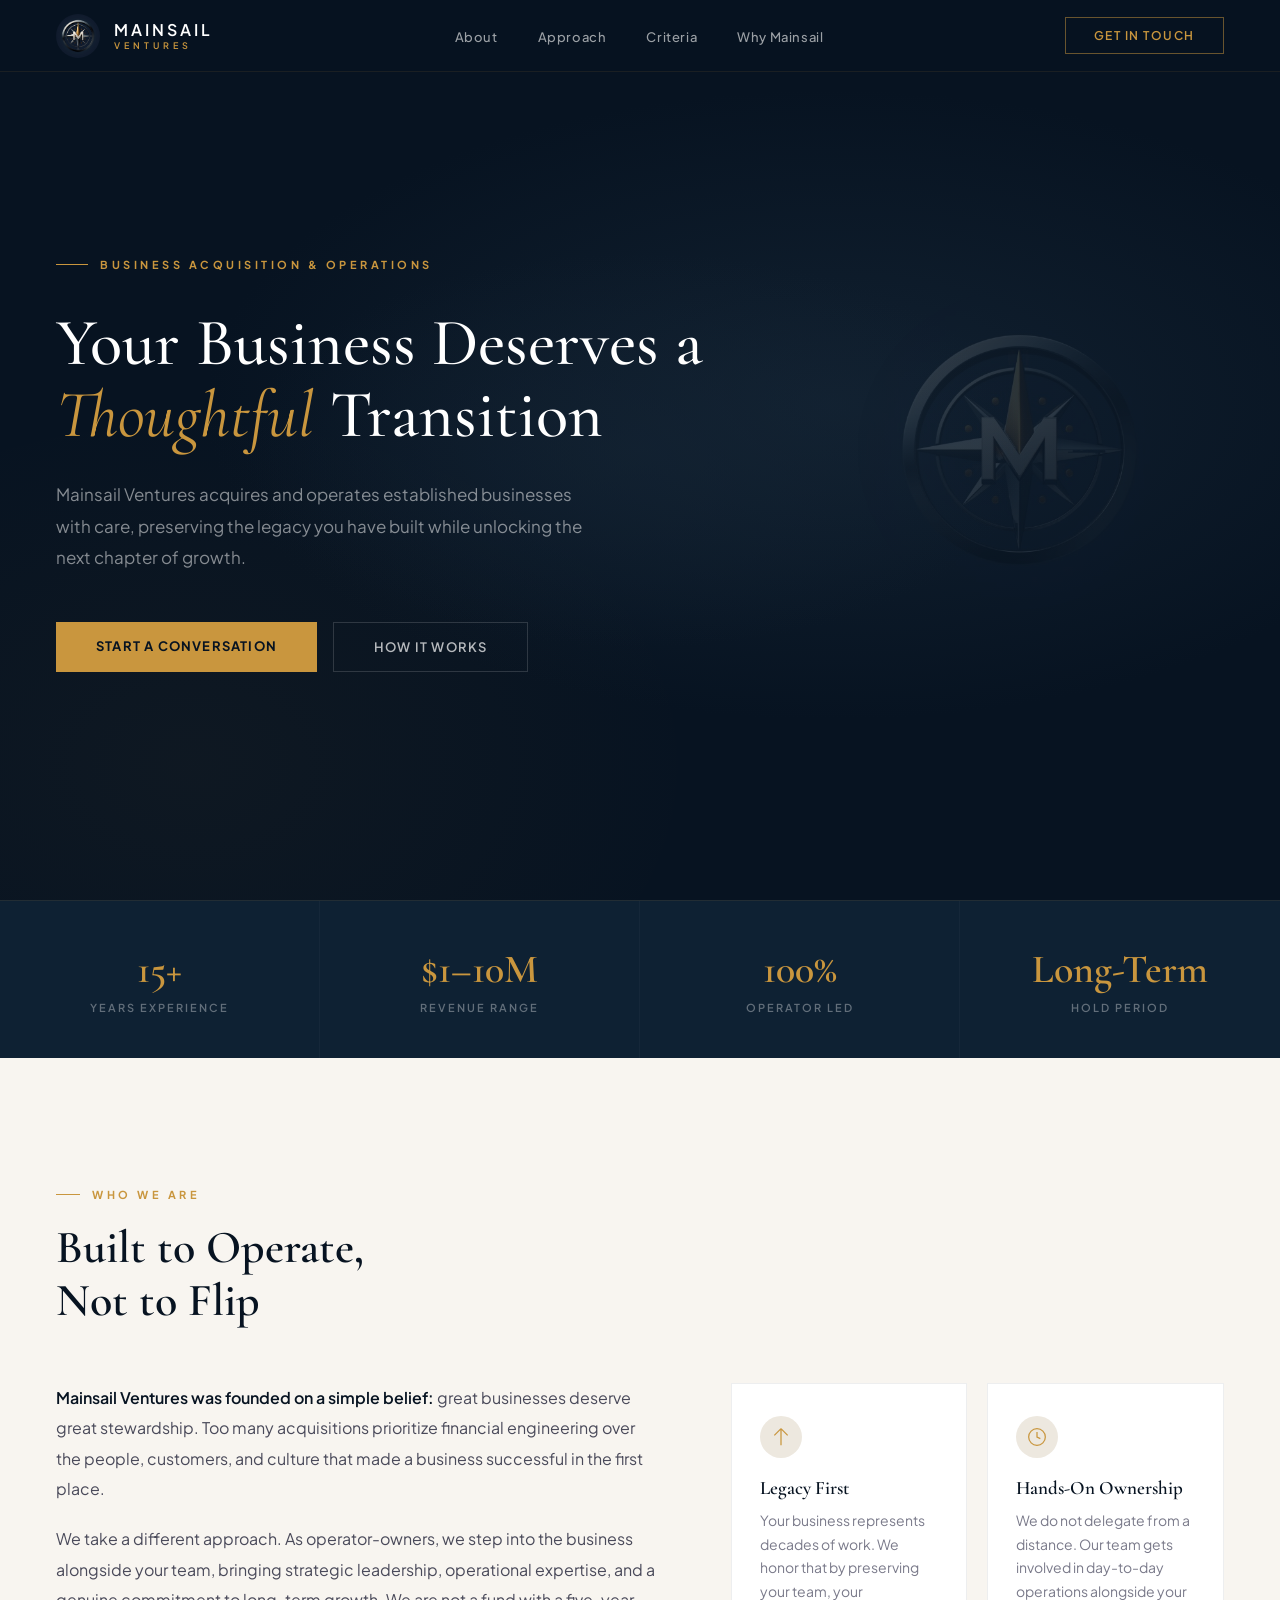
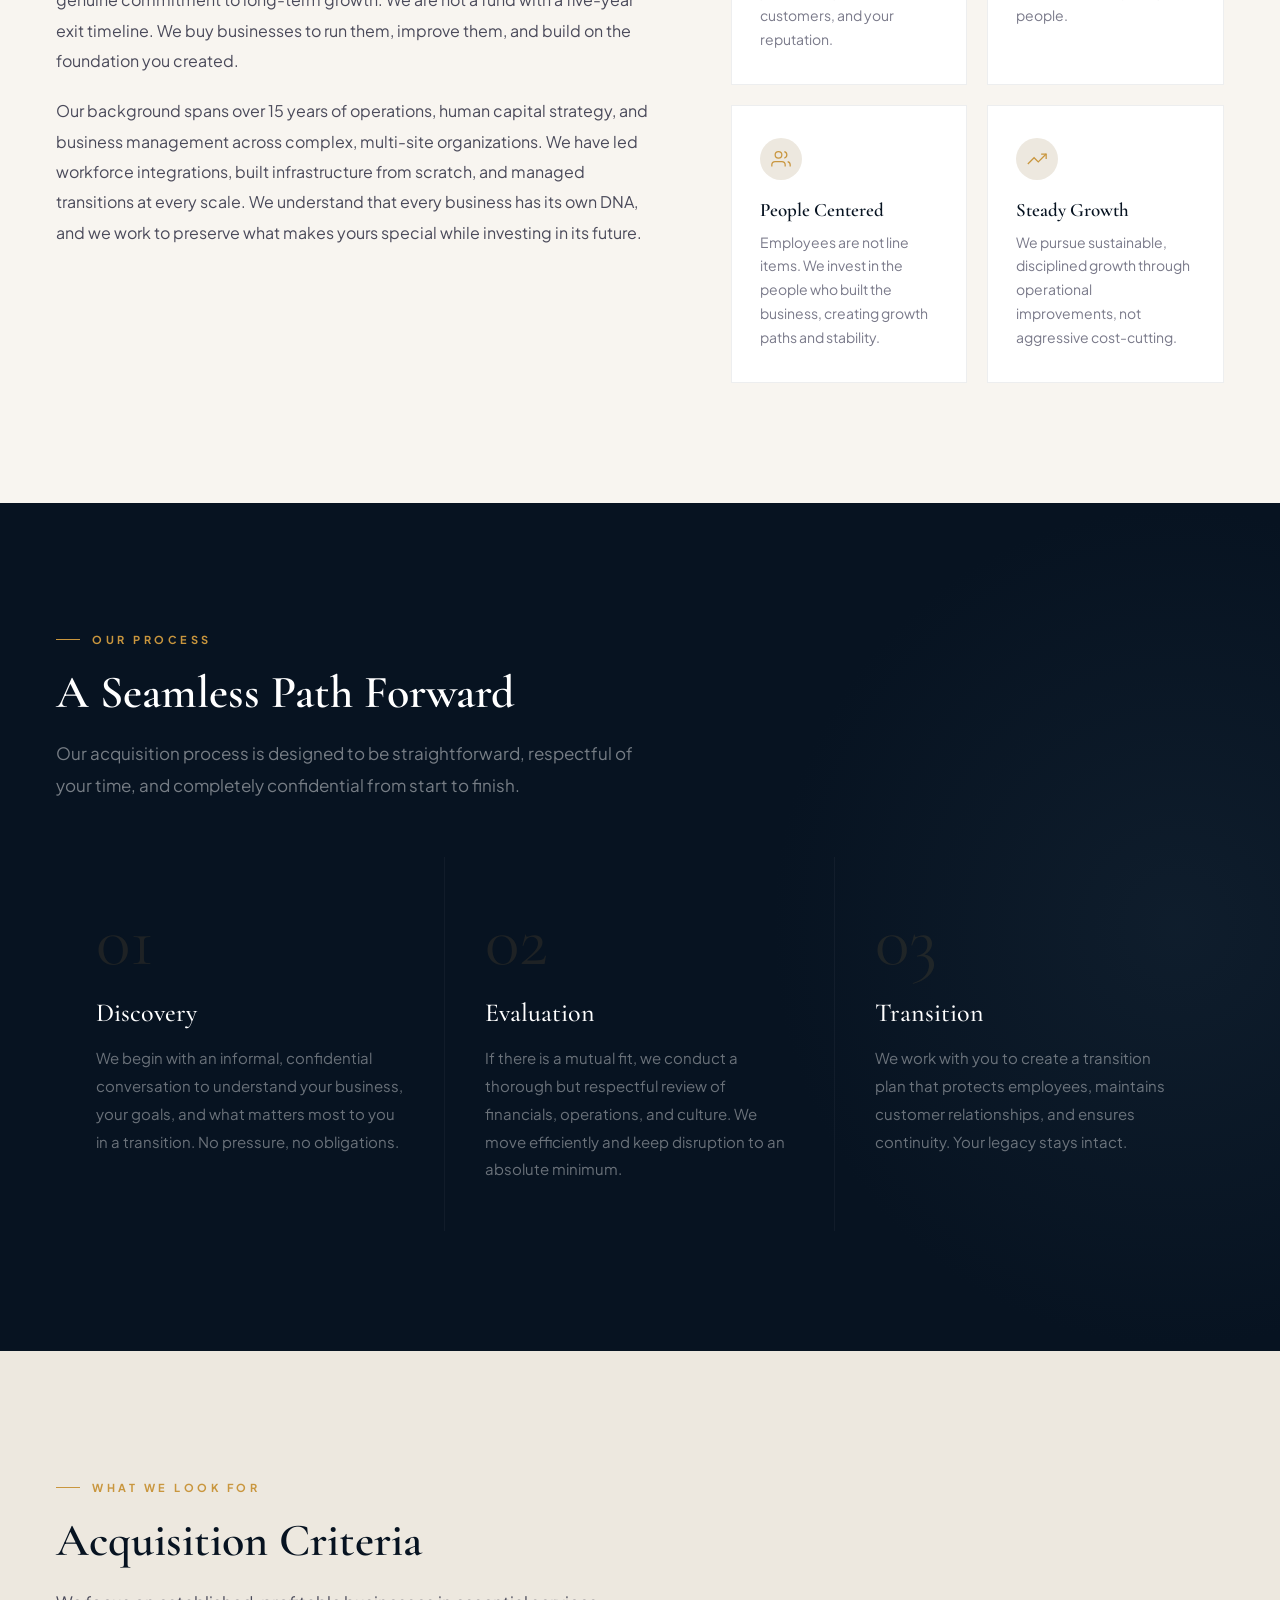
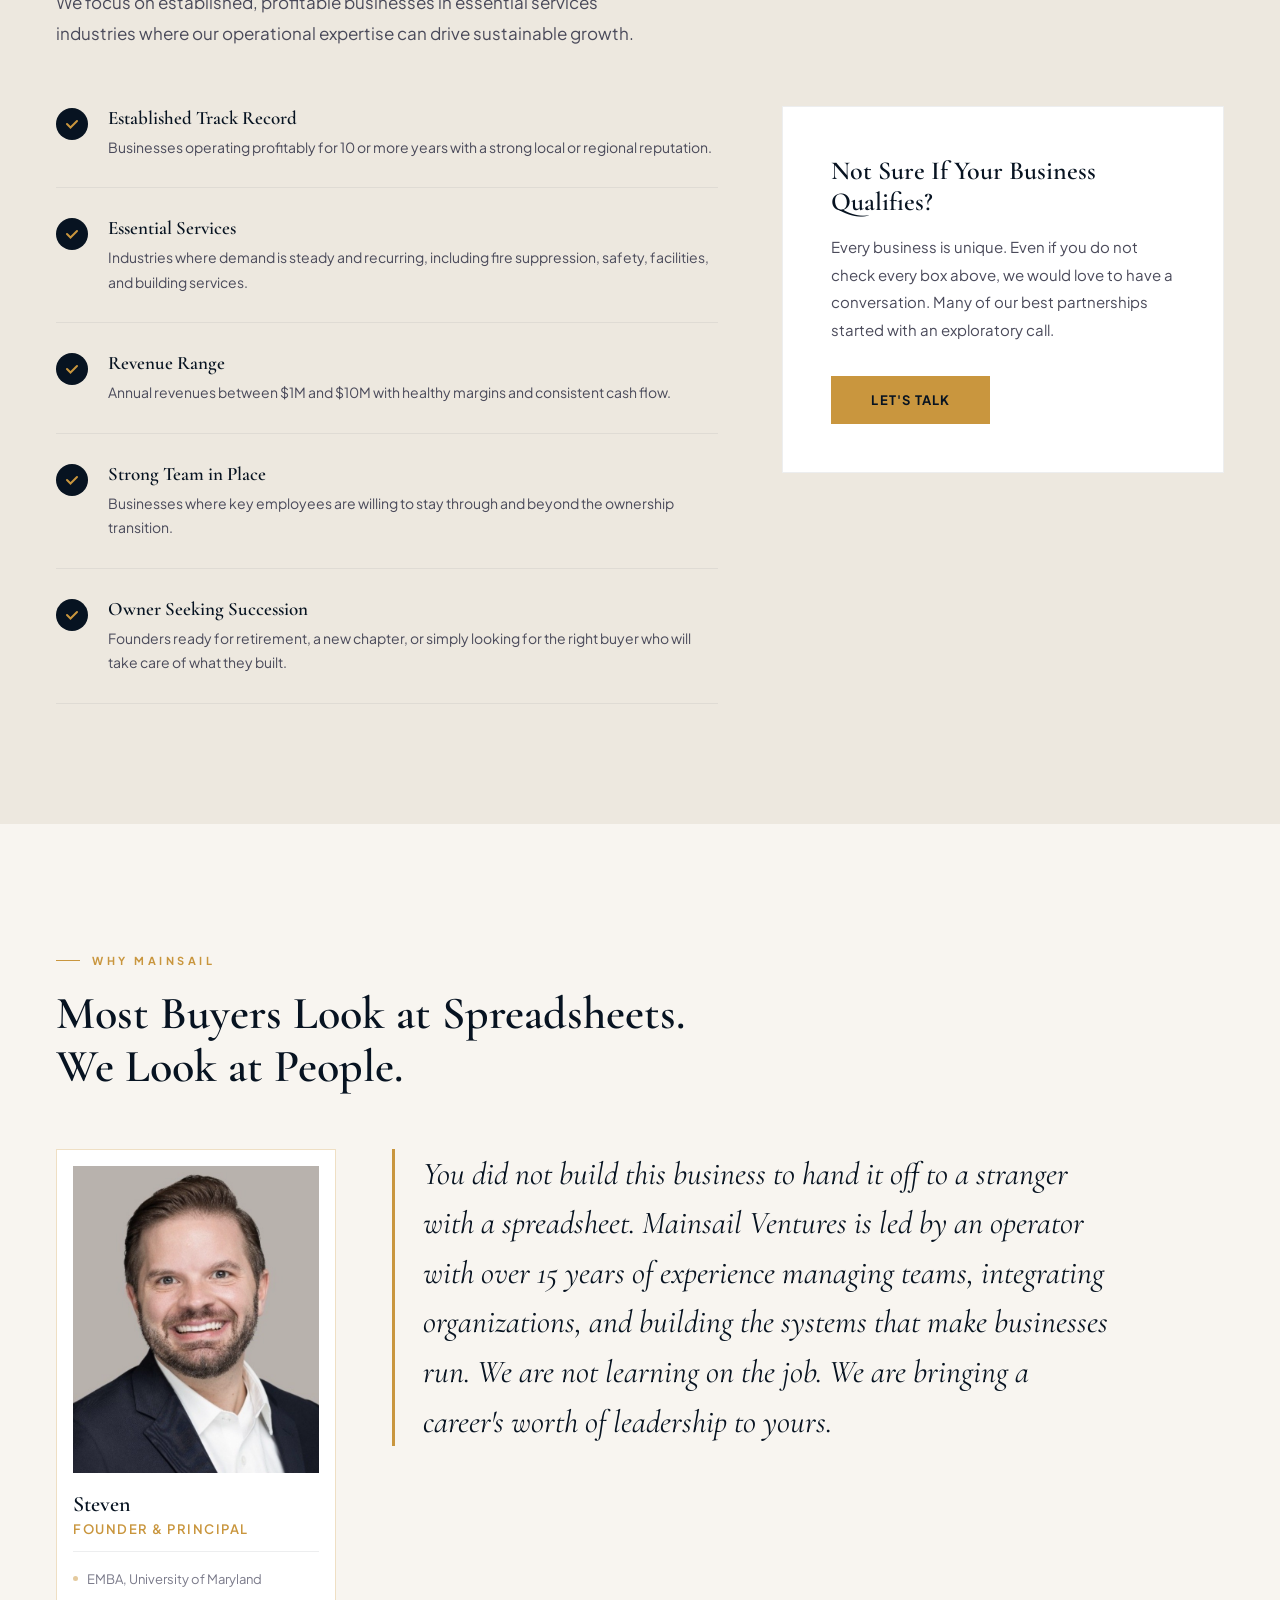
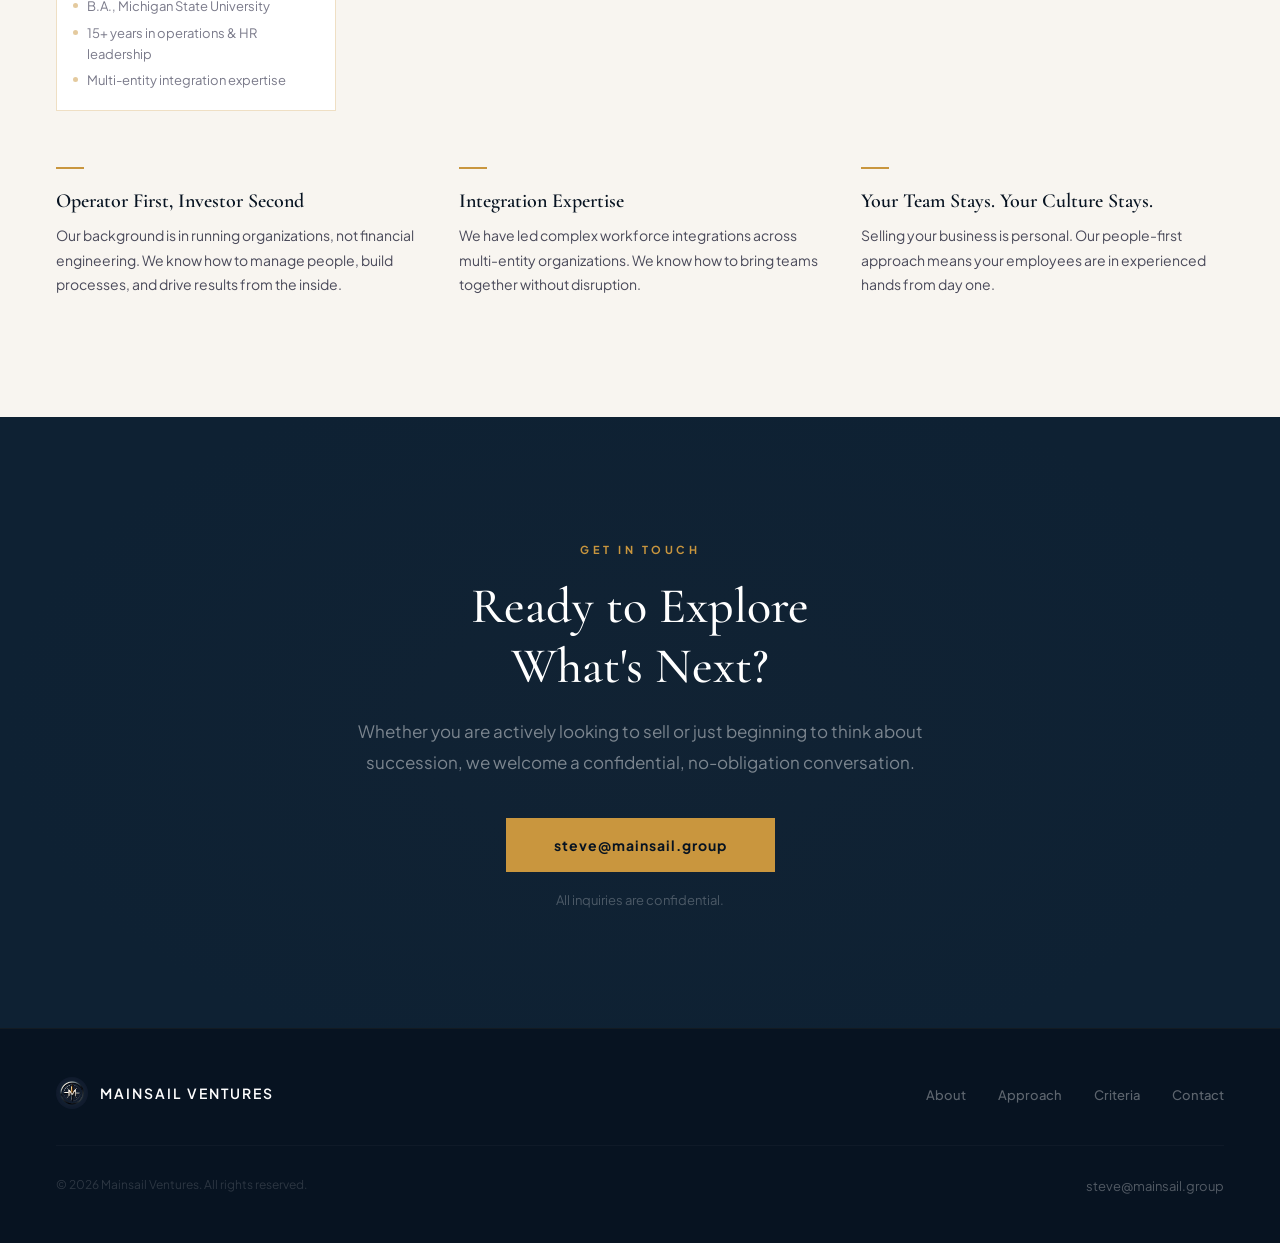
==== index.html @ d01d1192 "Add files via upload" ====
<!DOCTYPE html>
<html lang="en">
<head>
<meta charset="UTF-8">
<meta name="viewport" content="width=device-width, initial-scale=1.0">
<title>Mainsail Ventures | Business Acquisition & Operations</title>
<meta name="description" content="Mainsail Ventures acquires and operates established, profitable businesses in essential services industries. We preserve your legacy while unlocking the next chapter of growth.">
<link rel="icon" href="favicon.ico" type="image/x-icon">
<link rel="icon" type="image/png" sizes="32x32" href="favicon-32x32.png">
<link rel="icon" type="image/png" sizes="16x16" href="favicon-16x16.png">
<link rel="icon" type="image/png" sizes="192x192" href="favicon-192.png">
<link rel="apple-touch-icon" sizes="180x180" href="apple-touch-icon.png">
<link rel="manifest" href="site.webmanifest">
<meta name="msapplication-TileImage" content="mstile-150x150.png">
<meta name="msapplication-TileColor" content="#071321">
<meta name="msapplication-config" content="browserconfig.xml">
<meta name="theme-color" content="#071321">
<link rel="preconnect" href="https://fonts.googleapis.com">
<link href="https://fonts.googleapis.com/css2?family=Cormorant+Garamond:ital,wght@0,400;0,500;0,600;0,700;1,400;1,500&family=Plus+Jakarta+Sans:wght@300;400;500;600;700&display=swap" rel="stylesheet">
<style>
*, *::before, *::after { margin: 0; padding: 0; box-sizing: border-box; }

:root {
  --navy: #071321;
  --navy-mid: #0E2133;
  --navy-light: #142434;
  --navy-accent: #1B2C3E;
  --slate: #2D4A66;
  --sand: #E0D5C3;
  --sand-light: #EDE8DF;
  --cream: #F8F5F0;
  --gold: #C9963E;
  --gold-hover: #D9A84E;
  --gold-dim: rgba(201, 150, 62, 0.15);
  --silver: #B8C0CA;
  --white: #FFFFFF;
  --text-body: #4A4A5A;
  --text-light: #7A7A8A;
  --divider: rgba(7, 19, 33, 0.07);
}

html { scroll-behavior: smooth; font-size: 16px; }

body {
  font-family: 'Plus Jakarta Sans', -apple-system, sans-serif;
  color: var(--navy);
  background: var(--cream);
  overflow-x: hidden;
  -webkit-font-smoothing: antialiased;
}

h1, h2, h3, h4, h5 {
  font-family: 'Cormorant Garamond', Georgia, serif;
  font-weight: 600;
}

/* ===================== SCROLL REVEAL ===================== */
.reveal {
  opacity: 1; transform: translateY(0);
  transition: opacity 0.8s cubic-bezier(0.25, 0.46, 0.45, 0.94),
              transform 0.8s cubic-bezier(0.25, 0.46, 0.45, 0.94);
}
.reveal.hidden { opacity: 0; transform: translateY(40px); }
.reveal-delay-1 { transition-delay: 0.1s; }
.reveal-delay-2 { transition-delay: 0.2s; }
.reveal-delay-3 { transition-delay: 0.3s; }
.reveal-delay-4 { transition-delay: 0.4s; }

/* ===================== NAVIGATION ===================== */
nav {
  position: fixed; top: 0; left: 0; right: 0; z-index: 1000;
  display: flex; align-items: center; justify-content: space-between;
  padding: 0 56px; height: 72px;
  background: rgba(7, 19, 33, 0.97);
  backdrop-filter: blur(16px); -webkit-backdrop-filter: blur(16px);
  border-bottom: 1px solid rgba(201, 150, 62, 0.1);
  transition: all 0.3s;
}
nav.scrolled { height: 64px; box-shadow: 0 4px 24px rgba(0,0,0,0.3); }

.nav-logo {
  display: flex; align-items: center; gap: 14px;
  text-decoration: none; color: var(--white);
}
.nav-logo img {
  width: 44px; height: 44px; border-radius: 50%;
  object-fit: cover;
}
.nav-wordmark { display: flex; flex-direction: column; line-height: 1; }
.nav-wordmark .name {
  font-family: 'Plus Jakarta Sans', sans-serif;
  font-size: 16px; font-weight: 600; letter-spacing: 3px;
  text-transform: uppercase;
}
.nav-wordmark .sub {
  font-size: 9px; font-weight: 600; letter-spacing: 4px;
  color: var(--gold); text-transform: uppercase; margin-top: 3px;
}

.nav-links { display: flex; gap: 40px; list-style: none; }
.nav-links a {
  color: rgba(255,255,255,0.6); text-decoration: none;
  font-size: 13px; font-weight: 500; letter-spacing: 0.6px;
  transition: color 0.3s; position: relative;
}
.nav-links a::after {
  content: ''; position: absolute; bottom: -4px; left: 0;
  width: 0; height: 1px; background: var(--gold); transition: width 0.3s;
}
.nav-links a:hover { color: var(--white); }
.nav-links a:hover::after { width: 100%; }

.nav-cta {
  display: inline-block; background: transparent;
  border: 1px solid rgba(201, 150, 62, 0.5);
  color: var(--gold); padding: 10px 28px;
  font-size: 12px; font-weight: 600;
  letter-spacing: 1.5px; text-transform: uppercase;
  text-decoration: none; transition: all 0.3s;
}
.nav-cta:hover { background: var(--gold); color: var(--navy); border-color: var(--gold); }

.mobile-menu-btn {
  display: none; background: none; border: none;
  cursor: pointer; padding: 8px;
}
.mobile-menu-btn span {
  display: block; width: 24px; height: 2px;
  background: var(--white); margin: 5px 0; transition: all 0.3s;
}

/* ===================== HERO ===================== */
.hero {
  min-height: 100vh; display: flex; align-items: center;
  background: var(--navy); position: relative; overflow: hidden;
}
.hero-bg {
  position: absolute; inset: 0;
  background:
    radial-gradient(ellipse 70% 50% at 65% 45%, rgba(20, 36, 52, 0.8), transparent 70%),
    radial-gradient(ellipse 40% 40% at 15% 85%, rgba(201, 150, 62, 0.04), transparent);
}
.hero-glow {
  position: absolute; top: 50%; left: 50%;
  transform: translate(-50%, -50%);
  width: 800px; height: 400px;
  background: radial-gradient(ellipse, rgba(20, 36, 52, 0.6), transparent 70%);
  pointer-events: none;
}
.hero-content {
  position: relative; z-index: 2;
  max-width: 760px; padding: 140px 56px 120px;
}
.hero-label {
  display: inline-flex; align-items: center; gap: 12px;
  font-size: 11px; font-weight: 700; letter-spacing: 3.5px;
  text-transform: uppercase; color: var(--gold);
  margin-bottom: 36px;
  opacity: 0; animation: fadeUp 0.7s ease-out 0.3s forwards;
}
.hero-label::before { content: ''; width: 32px; height: 1px; background: var(--gold); }

.hero h1 {
  font-size: clamp(40px, 5.2vw, 68px);
  line-height: 1.08; color: var(--white);
  margin-bottom: 28px; font-weight: 500;
  opacity: 0; animation: fadeUp 0.8s ease-out 0.5s forwards;
}
.hero h1 em { font-style: italic; color: var(--gold); font-weight: 400; }

.hero-desc {
  font-size: 17px; line-height: 1.85;
  color: rgba(255,255,255,0.5);
  max-width: 540px; margin-bottom: 48px;
  opacity: 0; animation: fadeUp 0.8s ease-out 0.7s forwards;
}
.hero-actions {
  display: flex; gap: 16px; flex-wrap: wrap;
  opacity: 0; animation: fadeUp 0.8s ease-out 0.9s forwards;
}

.btn-gold {
  display: inline-block; background: var(--gold); color: var(--navy);
  padding: 16px 40px; font-size: 13px; font-weight: 700;
  letter-spacing: 1.2px; text-transform: uppercase;
  border: none; cursor: pointer; text-decoration: none; transition: all 0.35s;
}
.btn-gold:hover {
  background: var(--gold-hover); transform: translateY(-2px);
  box-shadow: 0 8px 24px rgba(201, 150, 62, 0.25);
}
.btn-outline {
  display: inline-block; background: transparent; color: rgba(255,255,255,0.7);
  padding: 16px 40px; font-size: 13px; font-weight: 600;
  letter-spacing: 1.2px; text-transform: uppercase;
  border: 1px solid rgba(255,255,255,0.15);
  text-decoration: none; transition: all 0.35s;
}
.btn-outline:hover { border-color: rgba(255,255,255,0.4); color: var(--white); }

/* Hero logo mark */
.hero-logo {
  position: absolute; right: 8%; top: 50%;
  transform: translateY(-50%);
  width: 320px; height: 320px;
  opacity: 0.12;
  border-radius: 50%;
  object-fit: cover;
  pointer-events: none;
}

/* ===================== STATS BAR ===================== */
.stats {
  background: var(--navy-mid);
  display: grid; grid-template-columns: repeat(4, 1fr);
  border-top: 1px solid rgba(201, 150, 62, 0.1);
}
.stat {
  padding: 44px 32px; text-align: center;
  border-right: 1px solid rgba(255,255,255,0.03);
  transition: background 0.3s;
}
.stat:last-child { border-right: none; }
.stat:hover { background: rgba(255,255,255,0.02); }
.stat-value {
  font-family: 'Cormorant Garamond', serif;
  font-size: 40px; font-weight: 600; color: var(--gold); margin-bottom: 8px;
}
.stat-label {
  font-size: 11px; color: rgba(255,255,255,0.35);
  letter-spacing: 2px; text-transform: uppercase; font-weight: 600;
}

/* ===================== ABOUT ===================== */
.about { padding: 120px 56px; background: var(--cream); }
.section-header { margin-bottom: 56px; }
.section-label {
  display: inline-flex; align-items: center; gap: 12px;
  font-size: 11px; font-weight: 700; letter-spacing: 3.5px;
  text-transform: uppercase; color: var(--gold); margin-bottom: 20px;
}
.section-label::before { content: ''; width: 24px; height: 1px; background: var(--gold); }
.section-header h2 {
  font-size: clamp(30px, 3.8vw, 46px);
  line-height: 1.15; color: var(--navy); margin-bottom: 20px;
}
.section-header .lead {
  font-size: 17px; line-height: 1.85; color: var(--text-body); max-width: 600px;
}
.about-grid {
  display: grid; grid-template-columns: 1.1fr 0.9fr;
  gap: 72px; align-items: start;
}
.about-prose p {
  font-size: 16px; line-height: 1.9; color: var(--text-body); margin-bottom: 20px;
}
.about-prose p strong { color: var(--navy); font-weight: 600; }

.values-grid { display: grid; grid-template-columns: 1fr 1fr; gap: 20px; }
.value-card {
  background: var(--white); padding: 32px 28px;
  border: 1px solid var(--divider); transition: all 0.35s; position: relative;
}
.value-card::before {
  content: ''; position: absolute; top: 0; left: 0;
  width: 0; height: 2px; background: var(--gold); transition: width 0.35s;
}
.value-card:hover {
  border-color: rgba(201, 150, 62, 0.2);
  box-shadow: 0 8px 32px rgba(7, 19, 33, 0.06); transform: translateY(-3px);
}
.value-card:hover::before { width: 100%; }
.value-icon {
  width: 42px; height: 42px; background: var(--sand-light);
  border-radius: 50%; margin-bottom: 18px;
  display: flex; align-items: center; justify-content: center;
}
.value-icon svg { width: 20px; height: 20px; }
.value-card h4 { font-size: 19px; color: var(--navy); margin-bottom: 10px; font-weight: 600; }
.value-card p { font-size: 14px; line-height: 1.7; color: var(--text-light); }

/* ===================== APPROACH ===================== */
.approach {
  padding: 120px 56px; background: var(--navy);
  position: relative; overflow: hidden;
}
.approach::before {
  content: ''; position: absolute;
  top: 0; right: 0; bottom: 0; width: 40%;
  background: radial-gradient(ellipse at 80% 50%, rgba(20, 36, 52, 0.6), transparent 70%);
}
.approach .section-header h2 { color: var(--white); }
.approach .section-header .lead { color: rgba(255,255,255,0.45); }
.steps {
  display: grid; grid-template-columns: repeat(3, 1fr);
  gap: 0; margin-top: 8px; position: relative; z-index: 1;
}
.step { padding: 48px 40px; border-right: 1px solid rgba(255,255,255,0.04); }
.step:last-child { border-right: none; }
.step-num {
  font-family: 'Cormorant Garamond', serif;
  font-size: 72px; font-weight: 400;
  color: rgba(201, 150, 62, 0.12); line-height: 1; margin-bottom: 20px;
}
.step h3 { font-size: 26px; color: var(--white); margin-bottom: 16px; font-weight: 500; }
.step p { font-size: 15px; line-height: 1.85; color: rgba(255,255,255,0.4); }

/* ===================== CRITERIA ===================== */
.criteria { padding: 120px 56px; background: var(--sand-light); }
.criteria-layout {
  display: grid; grid-template-columns: 1.2fr 0.8fr;
  gap: 64px; align-items: start;
}
.criteria-list { list-style: none; }
.criteria-item {
  padding: 28px 0; border-bottom: 1px solid rgba(7, 19, 33, 0.06);
  display: flex; gap: 20px; align-items: flex-start;
}
.criteria-item:first-child { padding-top: 0; }
.check-circle {
  width: 32px; height: 32px; flex-shrink: 0; background: var(--navy);
  border-radius: 50%; display: flex; align-items: center; justify-content: center; margin-top: 2px;
}
.check-circle svg { width: 14px; height: 14px; }
.criteria-item h4 { font-size: 19px; color: var(--navy); margin-bottom: 6px; font-weight: 600; }
.criteria-item p { font-size: 14px; line-height: 1.75; color: var(--text-body); }
.criteria-sidebar { background: var(--white); padding: 48px; border: 1px solid var(--divider); }
.criteria-sidebar h3 { font-size: 26px; color: var(--navy); margin-bottom: 16px; }
.criteria-sidebar p { font-size: 15px; line-height: 1.85; color: var(--text-body); margin-bottom: 32px; }

/* ===================== WHY MAINSAIL ===================== */
.why { padding: 120px 56px; background: var(--cream); }
.why-founder {
  display: grid; grid-template-columns: 280px 1fr;
  gap: 56px; align-items: start; margin-top: 8px;
}
.founder-photo-wrap {
  border: 1px solid rgba(201, 150, 62, 0.3);
  padding: 16px; background: var(--white);
}
.founder-photo {
  width: 100%; aspect-ratio: 4/5;
  object-fit: cover; object-position: center top;
  display: block; filter: grayscale(15%); transition: filter 0.4s;
}
.founder-photo:hover { filter: grayscale(0%); }
.founder-name {
  font-family: 'Cormorant Garamond', serif;
  font-size: 22px; font-weight: 600; color: var(--navy); margin-top: 18px;
}
.founder-title {
  font-size: 13px; color: var(--gold); font-weight: 600;
  letter-spacing: 1.5px; text-transform: uppercase; margin-top: 4px;
}
.founder-credentials {
  list-style: none; margin-top: 14px; padding-top: 14px;
  border-top: 1px solid var(--divider);
}
.founder-credentials li {
  font-size: 13px; color: var(--text-light); line-height: 1.6;
  padding: 3px 0; padding-left: 14px; position: relative;
}
.founder-credentials li::before {
  content: ''; position: absolute; left: 0; top: 10px;
  width: 5px; height: 5px; border-radius: 50%;
  background: var(--gold); opacity: 0.5;
}
.why-content { max-width: 720px; }
.why-content blockquote {
  font-family: 'Cormorant Garamond', serif;
  font-size: clamp(22px, 2.8vw, 32px);
  line-height: 1.55; color: var(--navy);
  font-style: italic; font-weight: 400;
  margin-bottom: 24px; padding-left: 28px;
  border-left: 3px solid var(--gold);
}
.why-points {
  margin-top: 56px; display: grid; grid-template-columns: repeat(3, 1fr); gap: 40px;
}
.why-point h4 { font-size: 20px; color: var(--navy); margin-bottom: 10px; }
.why-point p { font-size: 14px; line-height: 1.75; color: var(--text-body); }
.why-point .accent { width: 28px; height: 2px; background: var(--gold); margin-bottom: 20px; }

/* ===================== CTA / CONTACT ===================== */
.cta {
  padding: 120px 56px; background: var(--navy-mid);
  text-align: center; position: relative; overflow: hidden;
}
.cta::before {
  content: ''; position: absolute; inset: 0;
  background: radial-gradient(ellipse 50% 60% at 50% 50%, rgba(20, 36, 52, 0.5), transparent);
}
.cta-inner { position: relative; z-index: 1; max-width: 640px; margin: 0 auto; }
.cta .section-label { justify-content: center; }
.cta .section-label::before { display: none; }
.cta h2 {
  font-size: clamp(32px, 4vw, 50px); color: var(--white);
  margin-bottom: 20px; font-weight: 500;
}
.cta p {
  font-size: 17px; color: rgba(255,255,255,0.45);
  line-height: 1.85; margin-bottom: 40px;
}
.cta-email {
  display: inline-block; background: var(--gold); color: var(--navy);
  padding: 18px 48px; font-size: 14px; font-weight: 700;
  letter-spacing: 1px; text-decoration: none; transition: all 0.35s;
}
.cta-email:hover {
  background: var(--gold-hover); transform: translateY(-2px);
  box-shadow: 0 8px 32px rgba(201, 150, 62, 0.3);
}
.cta-note { margin-top: 20px; font-size: 13px; color: rgba(255,255,255,0.25); }

/* ===================== FOOTER ===================== */
footer {
  background: var(--navy); padding: 48px 56px;
  border-top: 1px solid rgba(201, 150, 62, 0.06);
}
.footer-top {
  display: flex; justify-content: space-between;
  align-items: center; flex-wrap: wrap; gap: 24px;
  padding-bottom: 36px; border-bottom: 1px solid rgba(255,255,255,0.03);
}
.footer-logo {
  display: flex; align-items: center; gap: 12px;
  text-decoration: none; color: var(--white);
}
.footer-logo img { width: 32px; height: 32px; border-radius: 50%; object-fit: cover; }
.footer-logo .name {
  font-family: 'Plus Jakarta Sans', sans-serif;
  font-size: 14px; font-weight: 600; letter-spacing: 2px;
  text-transform: uppercase;
}
.footer-nav { display: flex; gap: 32px; list-style: none; }
.footer-nav a {
  color: rgba(255,255,255,0.35); text-decoration: none;
  font-size: 13px; font-weight: 500; transition: color 0.3s;
}
.footer-nav a:hover { color: var(--gold); }
.footer-bottom {
  padding-top: 28px; display: flex; justify-content: space-between;
  align-items: center; flex-wrap: wrap; gap: 12px;
}
.footer-copy { font-size: 12px; color: rgba(255,255,255,0.15); }
.footer-email a {
  font-size: 13px; color: rgba(255,255,255,0.3);
  text-decoration: none; transition: color 0.3s;
}
.footer-email a:hover { color: var(--gold); }

/* ===================== ANIMATIONS ===================== */
@keyframes fadeUp {
  from { opacity: 0; transform: translateY(28px); }
  to { opacity: 1; transform: translateY(0); }
}

/* ===================== RESPONSIVE ===================== */
@media (max-width: 1024px) {
  .about-grid { grid-template-columns: 1fr; gap: 48px; }
  .criteria-layout { grid-template-columns: 1fr; }
  .why-founder { grid-template-columns: 1fr; gap: 40px; }
  .founder-photo { max-width: 260px; }
  .why-points { grid-template-columns: 1fr; gap: 32px; }
  .hero-logo { display: none; }
}
@media (max-width: 768px) {
  nav { padding: 0 24px; }
  .nav-links { display: none; }
  .nav-cta { display: none; }
  .mobile-menu-btn { display: block; }
  .hero-content { padding: 120px 24px 80px; }
  .hero h1 { font-size: 36px; }
  .hero-desc { font-size: 15px; }
  .hero-actions { flex-direction: column; }
  .btn-gold, .btn-outline { text-align: center; }
  .stats { grid-template-columns: repeat(2, 1fr); }
  .about, .approach, .criteria, .why, .cta { padding: 80px 24px; }
  .values-grid { grid-template-columns: 1fr; }
  .steps { grid-template-columns: 1fr; }
  .step { border-right: none; border-bottom: 1px solid rgba(255,255,255,0.04); padding: 36px 0; }
  .why-points { grid-template-columns: 1fr; }
  footer { padding: 36px 24px; }
  .footer-top { flex-direction: column; align-items: flex-start; }
  .footer-bottom { flex-direction: column; align-items: flex-start; }
}
</style>
</head>
<body>

<!-- ============ NAVIGATION ============ -->
<nav id="nav">
  <a href="#" class="nav-logo">
    <img src="logo.png" alt="Mainsail Ventures">
    <div class="nav-wordmark">
      <span class="name">Mainsail</span>
      <span class="sub">Ventures</span>
    </div>
  </a>
  <ul class="nav-links">
    <li><a href="#about">About</a></li>
    <li><a href="#approach">Approach</a></li>
    <li><a href="#criteria">Criteria</a></li>
    <li><a href="#why">Why Mainsail</a></li>
  </ul>
  <a href="#contact" class="nav-cta">Get in Touch</a>
  <button class="mobile-menu-btn" aria-label="Menu">
    <span></span><span></span><span></span>
  </button>
</nav>

<!-- ============ HERO ============ -->
<section class="hero" id="top">
  <div class="hero-bg"></div>
  <div class="hero-glow"></div>
  <img src="logo.png" alt="" class="hero-logo">
  <div class="hero-content">
    <span class="hero-label">Business Acquisition &amp; Operations</span>
    <h1>Your Business Deserves a <em>Thoughtful</em> Transition</h1>
    <p class="hero-desc">Mainsail Ventures acquires and operates established businesses with care, preserving the legacy you have built while unlocking the next chapter of growth.</p>
    <div class="hero-actions">
      <a href="#contact" class="btn-gold">Start a Conversation</a>
      <a href="#approach" class="btn-outline">How It Works</a>
    </div>
  </div>
</section>

<!-- ============ STATS ============ -->
<div class="stats">
  <div class="stat"><div class="stat-value">15+</div><div class="stat-label">Years Experience</div></div>
  <div class="stat"><div class="stat-value">$1&#8211;10M</div><div class="stat-label">Revenue Range</div></div>
  <div class="stat"><div class="stat-value">100%</div><div class="stat-label">Operator Led</div></div>
  <div class="stat"><div class="stat-value">Long-Term</div><div class="stat-label">Hold Period</div></div>
</div>

<!-- ============ ABOUT ============ -->
<section class="about" id="about">
  <div class="section-header reveal">
    <div class="section-label">Who We Are</div>
    <h2>Built to Operate,<br>Not to Flip</h2>
  </div>
  <div class="about-grid">
    <div class="about-prose reveal reveal-delay-1">
      <p><strong>Mainsail Ventures was founded on a simple belief:</strong> great businesses deserve great stewardship.  Too many acquisitions prioritize financial engineering over the people, customers, and culture that made a business successful in the first place.</p>
      <p>We take a different approach.  As operator-owners, we step into the business alongside your team, bringing strategic leadership, operational expertise, and a genuine commitment to long-term growth.  We are not a fund with a five-year exit timeline.  We buy businesses to run them, improve them, and build on the foundation you created.</p>
      <p>Our background spans over 15 years of operations, human capital strategy, and business management across complex, multi-site organizations.  We have led workforce integrations, built infrastructure from scratch, and managed transitions at every scale.  We understand that every business has its own DNA, and we work to preserve what makes yours special while investing in its future.</p>
    </div>
    <div class="values-grid">
      <div class="value-card reveal reveal-delay-1">
        <div class="value-icon"><svg viewBox="0 0 24 24" fill="none" stroke="#C9963E" stroke-width="1.5"><path d="M12 2L12 22M12 2L20 10M12 2L4 10"/></svg></div>
        <h4>Legacy First</h4>
        <p>Your business represents decades of work.  We honor that by preserving your team, your customers, and your reputation.</p>
      </div>
      <div class="value-card reveal reveal-delay-2">
        <div class="value-icon"><svg viewBox="0 0 24 24" fill="none" stroke="#C9963E" stroke-width="1.5"><circle cx="12" cy="12" r="10"/><path d="M12 6v6l4 2"/></svg></div>
        <h4>Hands-On Ownership</h4>
        <p>We do not delegate from a distance.  Our team gets involved in day-to-day operations alongside your people.</p>
      </div>
      <div class="value-card reveal reveal-delay-3">
        <div class="value-icon"><svg viewBox="0 0 24 24" fill="none" stroke="#C9963E" stroke-width="1.5"><path d="M17 21v-2a4 4 0 00-4-4H5a4 4 0 00-4 4v2"/><circle cx="9" cy="7" r="4"/><path d="M23 21v-2a4 4 0 00-3-3.87M16 3.13a4 4 0 010 7.75"/></svg></div>
        <h4>People Centered</h4>
        <p>Employees are not line items.  We invest in the people who built the business, creating growth paths and stability.</p>
      </div>
      <div class="value-card reveal reveal-delay-4">
        <div class="value-icon"><svg viewBox="0 0 24 24" fill="none" stroke="#C9963E" stroke-width="1.5"><path d="M23 6l-9.5 9.5-5-5L1 18"/><path d="M17 6h6v6"/></svg></div>
        <h4>Steady Growth</h4>
        <p>We pursue sustainable, disciplined growth through operational improvements, not aggressive cost-cutting.</p>
      </div>
    </div>
  </div>
</section>

<!-- ============ APPROACH ============ -->
<section class="approach" id="approach">
  <div class="section-header reveal">
    <div class="section-label">Our Process</div>
    <h2>A Seamless Path Forward</h2>
    <p class="lead">Our acquisition process is designed to be straightforward, respectful of your time, and completely confidential from start to finish.</p>
  </div>
  <div class="steps">
    <div class="step reveal reveal-delay-1">
      <div class="step-num">01</div>
      <h3>Discovery</h3>
      <p>We begin with an informal, confidential conversation to understand your business, your goals, and what matters most to you in a transition.  No pressure, no obligations.</p>
    </div>
    <div class="step reveal reveal-delay-2">
      <div class="step-num">02</div>
      <h3>Evaluation</h3>
      <p>If there is a mutual fit, we conduct a thorough but respectful review of financials, operations, and culture.  We move efficiently and keep disruption to an absolute minimum.</p>
    </div>
    <div class="step reveal reveal-delay-3">
      <div class="step-num">03</div>
      <h3>Transition</h3>
      <p>We work with you to create a transition plan that protects employees, maintains customer relationships, and ensures continuity.  Your legacy stays intact.</p>
    </div>
  </div>
</section>

<!-- ============ CRITERIA ============ -->
<section class="criteria" id="criteria">
  <div class="section-header reveal">
    <div class="section-label">What We Look For</div>
    <h2>Acquisition Criteria</h2>
    <p class="lead">We focus on established, profitable businesses in essential services industries where our operational expertise can drive sustainable growth.</p>
  </div>
  <div class="criteria-layout">
    <ul class="criteria-list">
      <li class="criteria-item reveal">
        <div class="check-circle"><svg viewBox="0 0 14 14" fill="none"><path d="M2 7L5.5 10.5L12 4" stroke="#C9963E" stroke-width="2" stroke-linecap="round"/></svg></div>
        <div><h4>Established Track Record</h4><p>Businesses operating profitably for 10 or more years with a strong local or regional reputation.</p></div>
      </li>
      <li class="criteria-item reveal reveal-delay-1">
        <div class="check-circle"><svg viewBox="0 0 14 14" fill="none"><path d="M2 7L5.5 10.5L12 4" stroke="#C9963E" stroke-width="2" stroke-linecap="round"/></svg></div>
        <div><h4>Essential Services</h4><p>Industries where demand is steady and recurring, including fire suppression, safety, facilities, and building services.</p></div>
      </li>
      <li class="criteria-item reveal reveal-delay-2">
        <div class="check-circle"><svg viewBox="0 0 14 14" fill="none"><path d="M2 7L5.5 10.5L12 4" stroke="#C9963E" stroke-width="2" stroke-linecap="round"/></svg></div>
        <div><h4>Revenue Range</h4><p>Annual revenues between $1M and $10M with healthy margins and consistent cash flow.</p></div>
      </li>
      <li class="criteria-item reveal reveal-delay-3">
        <div class="check-circle"><svg viewBox="0 0 14 14" fill="none"><path d="M2 7L5.5 10.5L12 4" stroke="#C9963E" stroke-width="2" stroke-linecap="round"/></svg></div>
        <div><h4>Strong Team in Place</h4><p>Businesses where key employees are willing to stay through and beyond the ownership transition.</p></div>
      </li>
      <li class="criteria-item reveal reveal-delay-4">
        <div class="check-circle"><svg viewBox="0 0 14 14" fill="none"><path d="M2 7L5.5 10.5L12 4" stroke="#C9963E" stroke-width="2" stroke-linecap="round"/></svg></div>
        <div><h4>Owner Seeking Succession</h4><p>Founders ready for retirement, a new chapter, or simply looking for the right buyer who will take care of what they built.</p></div>
      </li>
    </ul>
    <div class="criteria-sidebar reveal reveal-delay-2">
      <h3>Not Sure If Your Business Qualifies?</h3>
      <p>Every business is unique.  Even if you do not check every box above, we would love to have a conversation.  Many of our best partnerships started with an exploratory call.</p>
      <a href="#contact" class="btn-gold">Let's Talk</a>
    </div>
  </div>
</section>

<!-- ============ WHY MAINSAIL ============ -->
<section class="why" id="why">
  <div class="section-header reveal">
    <div class="section-label">Why Mainsail</div>
    <h2>Most Buyers Look at Spreadsheets.<br>We Look at People.</h2>
  </div>
  <div class="why-founder">
    <div class="founder-photo-wrap reveal reveal-delay-1">
      <img src="Headshot.jpeg" alt="Steven - Founder and Principal of Mainsail Ventures" class="founder-photo">
      <div class="founder-name">Steven</div>
      <div class="founder-title">Founder &amp; Principal</div>
      <ul class="founder-credentials">
        <li>EMBA, University of Maryland</li>
        <li>B.A., Michigan State University</li>
        <li>15+ years in operations &amp; HR leadership</li>
        <li>Multi-entity integration expertise</li>
      </ul>
    </div>
    <div class="why-content reveal reveal-delay-2">
      <blockquote>You did not build this business to hand it off to a stranger with a spreadsheet.  Mainsail Ventures is led by an operator with over 15 years of experience managing teams, integrating organizations, and building the systems that make businesses run.  We are not learning on the job.  We are bringing a career's worth of leadership to yours.</blockquote>
    </div>
  </div>
  <div class="why-points">
    <div class="why-point reveal reveal-delay-1">
      <div class="accent"></div>
      <h4>Operator First, Investor Second</h4>
      <p>Our background is in running organizations, not financial engineering.  We know how to manage people, build processes, and drive results from the inside.</p>
    </div>
    <div class="why-point reveal reveal-delay-2">
      <div class="accent"></div>
      <h4>Integration Expertise</h4>
      <p>We have led complex workforce integrations across multi-entity organizations.  We know how to bring teams together without disruption.</p>
    </div>
    <div class="why-point reveal reveal-delay-3">
      <div class="accent"></div>
      <h4>Your Team Stays. Your Culture Stays.</h4>
      <p>Selling your business is personal.  Our people-first approach means your employees are in experienced hands from day one.</p>
    </div>
  </div>
</section>

<!-- ============ CONTACT CTA ============ -->
<section class="cta" id="contact">
  <div class="cta-inner reveal">
    <div class="section-label">Get in Touch</div>
    <h2>Ready to Explore<br>What's Next?</h2>
    <p>Whether you are actively looking to sell or just beginning to think about succession, we welcome a confidential, no-obligation conversation.</p>
    <a id="cta-email-link" href="#" class="cta-email"></a>
    <div class="cta-note">All inquiries are confidential.</div>
  </div>
</section>

<!-- ============ FOOTER ============ -->
<footer>
  <div class="footer-top">
    <a href="#top" class="footer-logo">
      <img src="logo.png" alt="Mainsail Ventures">
      <span class="name">Mainsail Ventures</span>
    </a>
    <ul class="footer-nav">
      <li><a href="#about">About</a></li>
      <li><a href="#approach">Approach</a></li>
      <li><a href="#criteria">Criteria</a></li>
      <li><a href="#contact">Contact</a></li>
    </ul>
  </div>
  <div class="footer-bottom">
    <div class="footer-copy">&copy; 2026 Mainsail Ventures.  All rights reserved.</div>
    <div class="footer-email"><a id="footer-email-link" href="#"></a></div>
  </div>
</footer>

<!-- ============ SCRIPTS ============ -->
<script>
(function() {
  var u = 'steve';
  var d = 'mainsail.group';
  var full = u + String.fromCharCode(64) + d;
  var ml = 'mai' + 'lto:' + full;
  var a = document.getElementById('cta-email-link');
  if (a) { a.href = ml; a.textContent = full; }
  var b = document.getElementById('footer-email-link');
  if (b) { b.href = ml; b.textContent = full; }
})();

document.querySelectorAll('.reveal').forEach(function(el) { el.classList.add('hidden'); });

var observer = new IntersectionObserver(function(entries) {
  entries.forEach(function(entry) {
    if (entry.isIntersecting) { entry.target.classList.remove('hidden'); }
  });
}, { threshold: 0.08, rootMargin: '0px 0px -10px 0px' });

document.querySelectorAll('.reveal').forEach(function(el) { observer.observe(el); });

var navEl = document.getElementById('nav');
window.addEventListener('scroll', function() {
  if (window.scrollY > 60) { navEl.classList.add('scrolled'); }
  else { navEl.classList.remove('scrolled'); }
});

document.querySelectorAll('a[href^="#"]').forEach(function(a) {
  a.addEventListener('click', function(e) {
    e.preventDefault();
    var target = document.querySelector(a.getAttribute('href'));
    if (target) { target.scrollIntoView({ behavior: 'smooth', block: 'start' }); }
  });
});
</script>

</body>
</html>
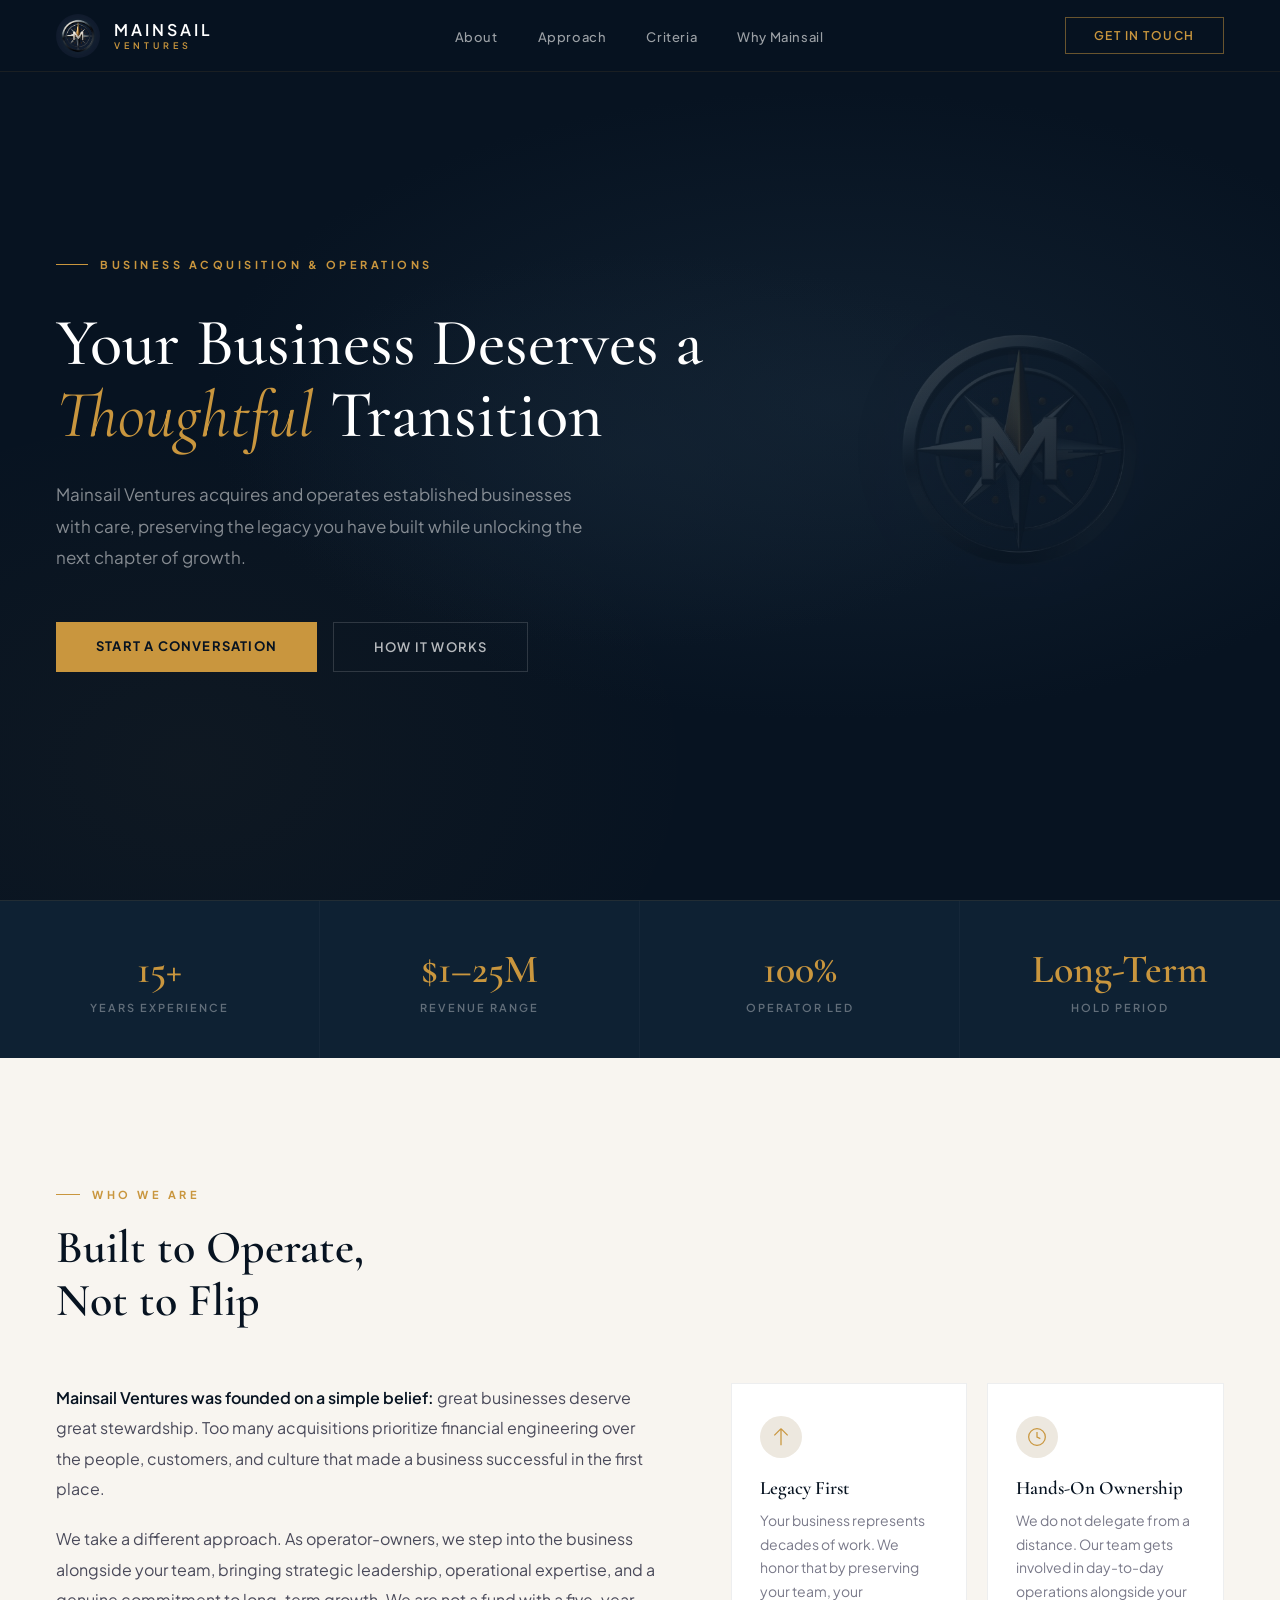
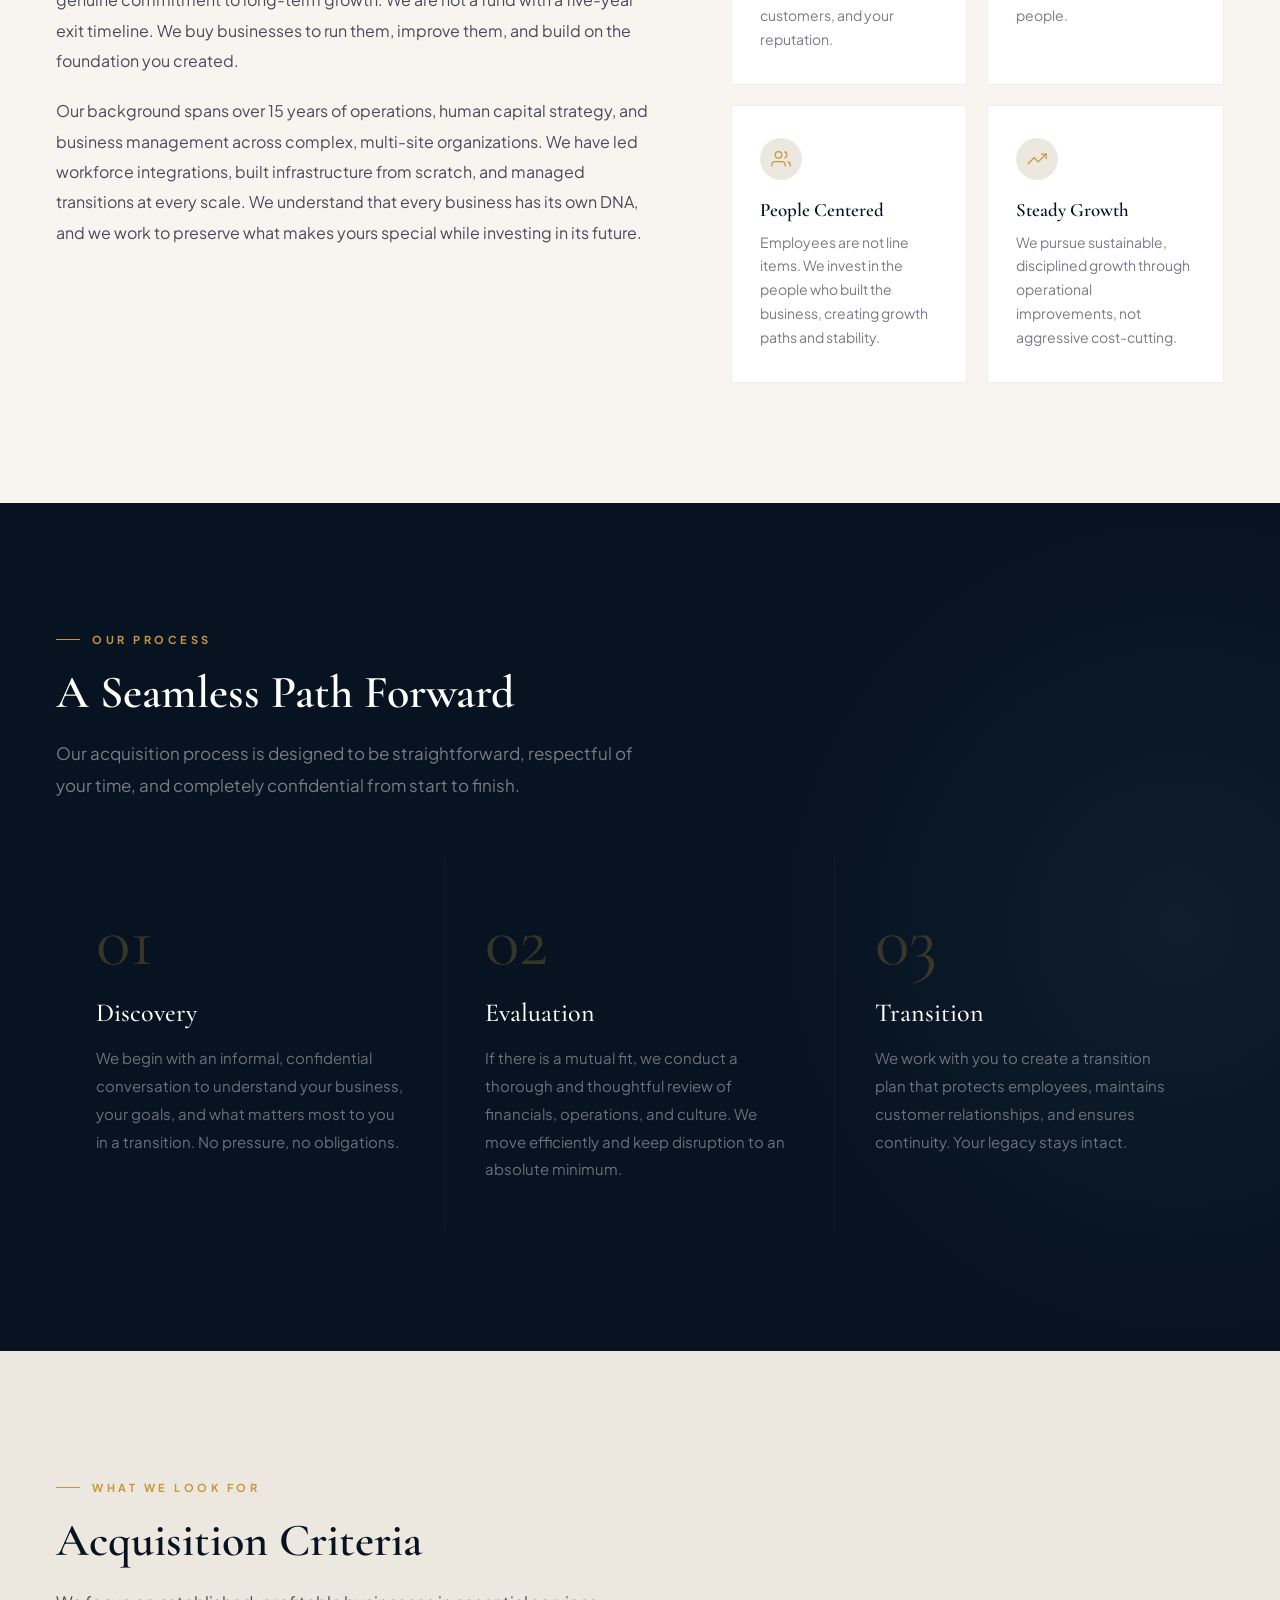
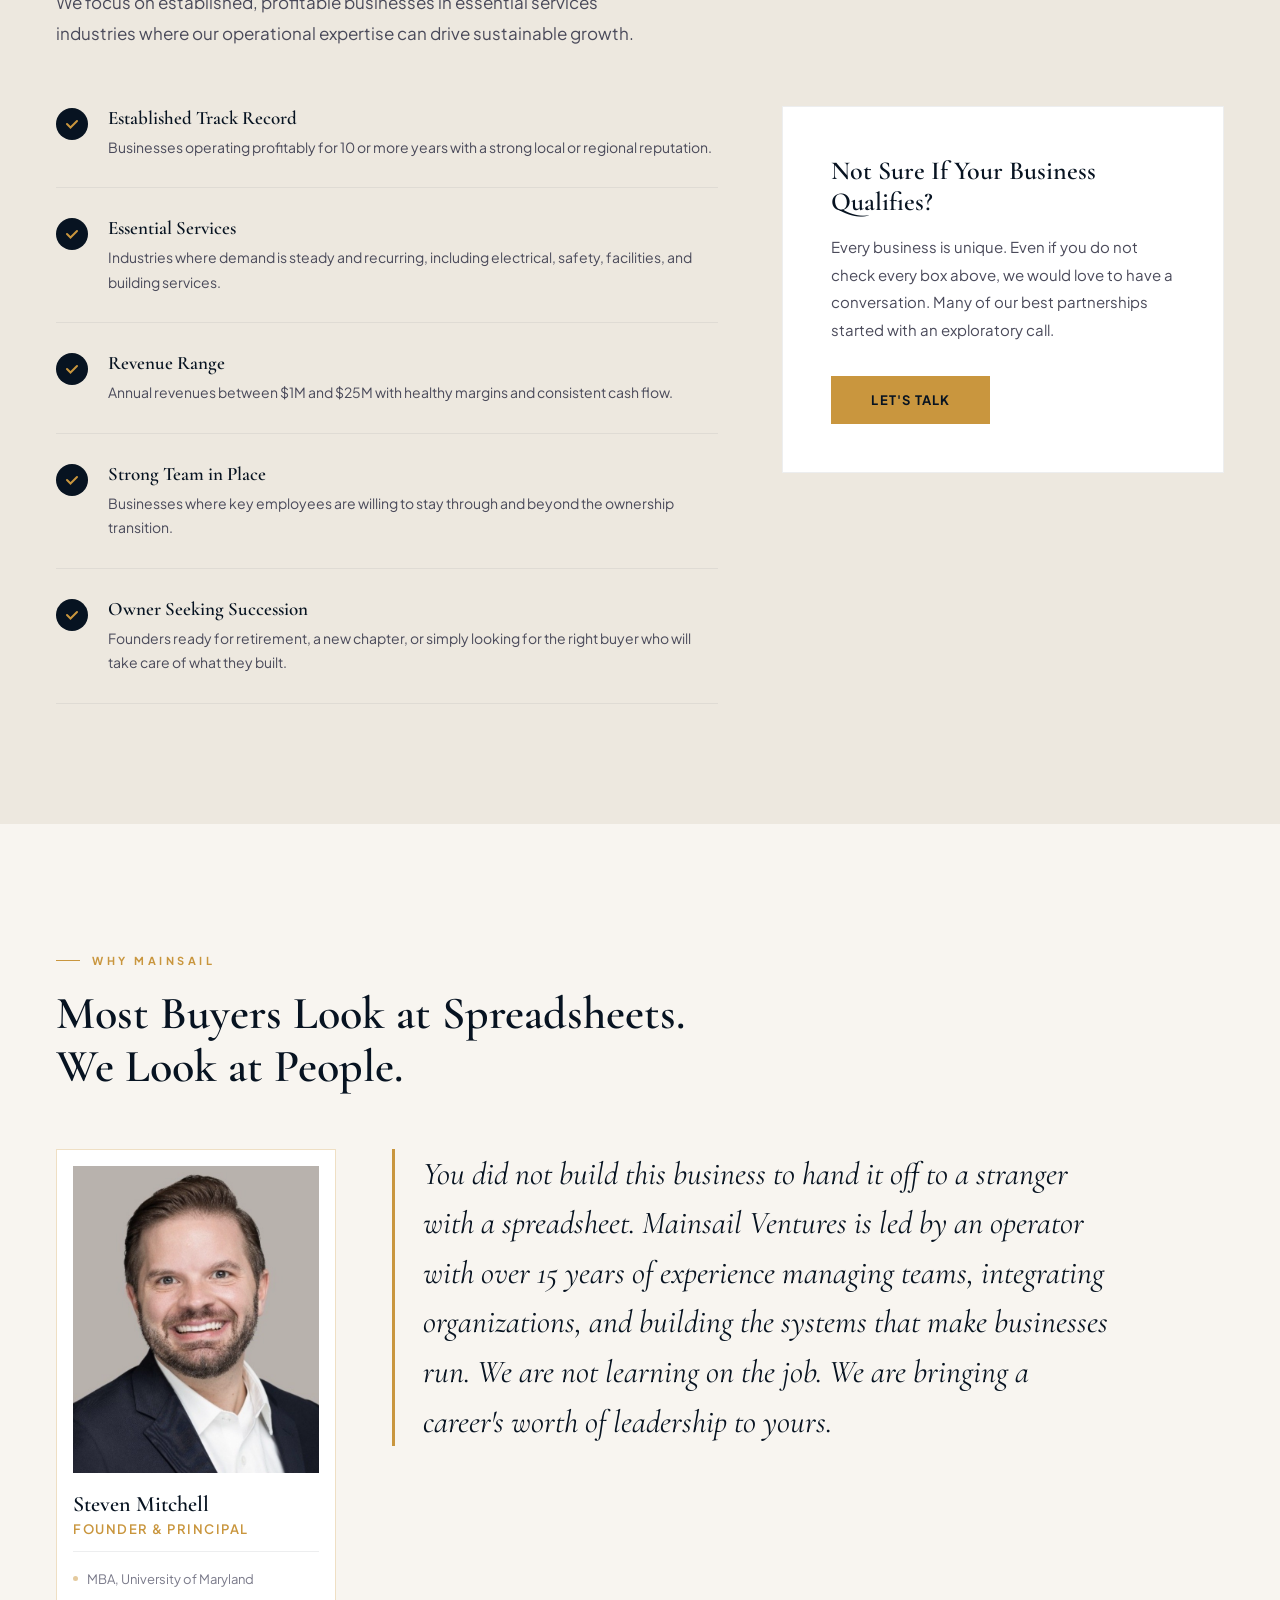
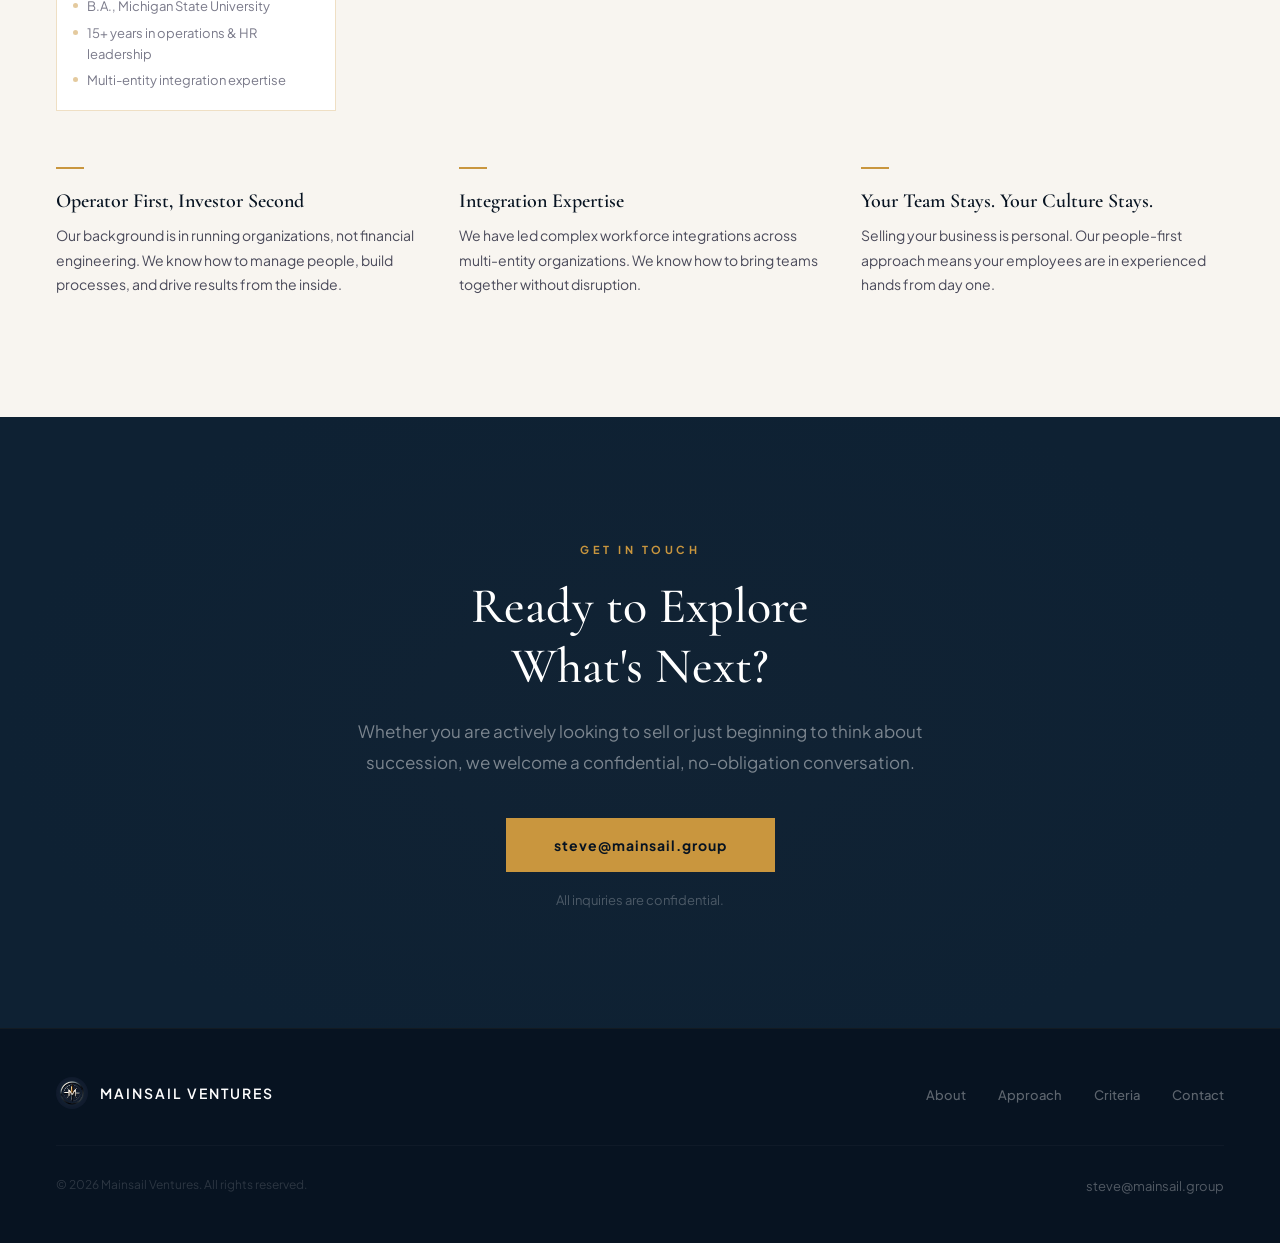
==== commit 4578a040: "Add files via upload" ====
--- a/index.html
+++ b/index.html
@@ -300,7 +300,7 @@
 .step-num {
   font-family: 'Cormorant Garamond', serif;
   font-size: 72px; font-weight: 400;
-  color: rgba(201, 150, 62, 0.12); line-height: 1; margin-bottom: 20px;
+  color: rgba(201, 150, 62, 0.25); line-height: 1; margin-bottom: 20px;
 }
 .step h3 { font-size: 26px; color: var(--white); margin-bottom: 16px; font-weight: 500; }
 .step p { font-size: 15px; line-height: 1.85; color: rgba(255,255,255,0.4); }
@@ -528,7 +528,7 @@
 <!-- ============ STATS ============ -->
 <div class="stats">
   <div class="stat"><div class="stat-value">15+</div><div class="stat-label">Years Experience</div></div>
-  <div class="stat"><div class="stat-value">$1&#8211;10M</div><div class="stat-label">Revenue Range</div></div>
+  <div class="stat"><div class="stat-value">$1&#8211;25M</div><div class="stat-label">Revenue Range</div></div>
   <div class="stat"><div class="stat-value">100%</div><div class="stat-label">Operator Led</div></div>
   <div class="stat"><div class="stat-value">Long-Term</div><div class="stat-label">Hold Period</div></div>
 </div>
@@ -586,7 +586,7 @@
     <div class="step reveal reveal-delay-2">
       <div class="step-num">02</div>
       <h3>Evaluation</h3>
-      <p>If there is a mutual fit, we conduct a thorough but respectful review of financials, operations, and culture.  We move efficiently and keep disruption to an absolute minimum.</p>
+      <p>If there is a mutual fit, we conduct a thorough and thoughtful review of financials, operations, and culture.  We move efficiently and keep disruption to an absolute minimum.</p>
     </div>
     <div class="step reveal reveal-delay-3">
       <div class="step-num">03</div>
@@ -611,11 +611,11 @@
       </li>
       <li class="criteria-item reveal reveal-delay-1">
         <div class="check-circle"><svg viewBox="0 0 14 14" fill="none"><path d="M2 7L5.5 10.5L12 4" stroke="#C9963E" stroke-width="2" stroke-linecap="round"/></svg></div>
-        <div><h4>Essential Services</h4><p>Industries where demand is steady and recurring, including fire suppression, safety, facilities, and building services.</p></div>
+        <div><h4>Essential Services</h4><p>Industries where demand is steady and recurring, including electrical, safety, facilities, and building services.</p></div>
       </li>
       <li class="criteria-item reveal reveal-delay-2">
         <div class="check-circle"><svg viewBox="0 0 14 14" fill="none"><path d="M2 7L5.5 10.5L12 4" stroke="#C9963E" stroke-width="2" stroke-linecap="round"/></svg></div>
-        <div><h4>Revenue Range</h4><p>Annual revenues between $1M and $10M with healthy margins and consistent cash flow.</p></div>
+        <div><h4>Revenue Range</h4><p>Annual revenues between $1M and $25M with healthy margins and consistent cash flow.</p></div>
       </li>
       <li class="criteria-item reveal reveal-delay-3">
         <div class="check-circle"><svg viewBox="0 0 14 14" fill="none"><path d="M2 7L5.5 10.5L12 4" stroke="#C9963E" stroke-width="2" stroke-linecap="round"/></svg></div>
@@ -643,10 +643,10 @@
   <div class="why-founder">
     <div class="founder-photo-wrap reveal reveal-delay-1">
       <img src="Headshot.jpeg" alt="Steven - Founder and Principal of Mainsail Ventures" class="founder-photo">
-      <div class="founder-name">Steven</div>
+      <div class="founder-name">Steven Mitchell</div>
       <div class="founder-title">Founder &amp; Principal</div>
       <ul class="founder-credentials">
-        <li>EMBA, University of Maryland</li>
+        <li>MBA, University of Maryland</li>
         <li>B.A., Michigan State University</li>
         <li>15+ years in operations &amp; HR leadership</li>
         <li>Multi-entity integration expertise</li>
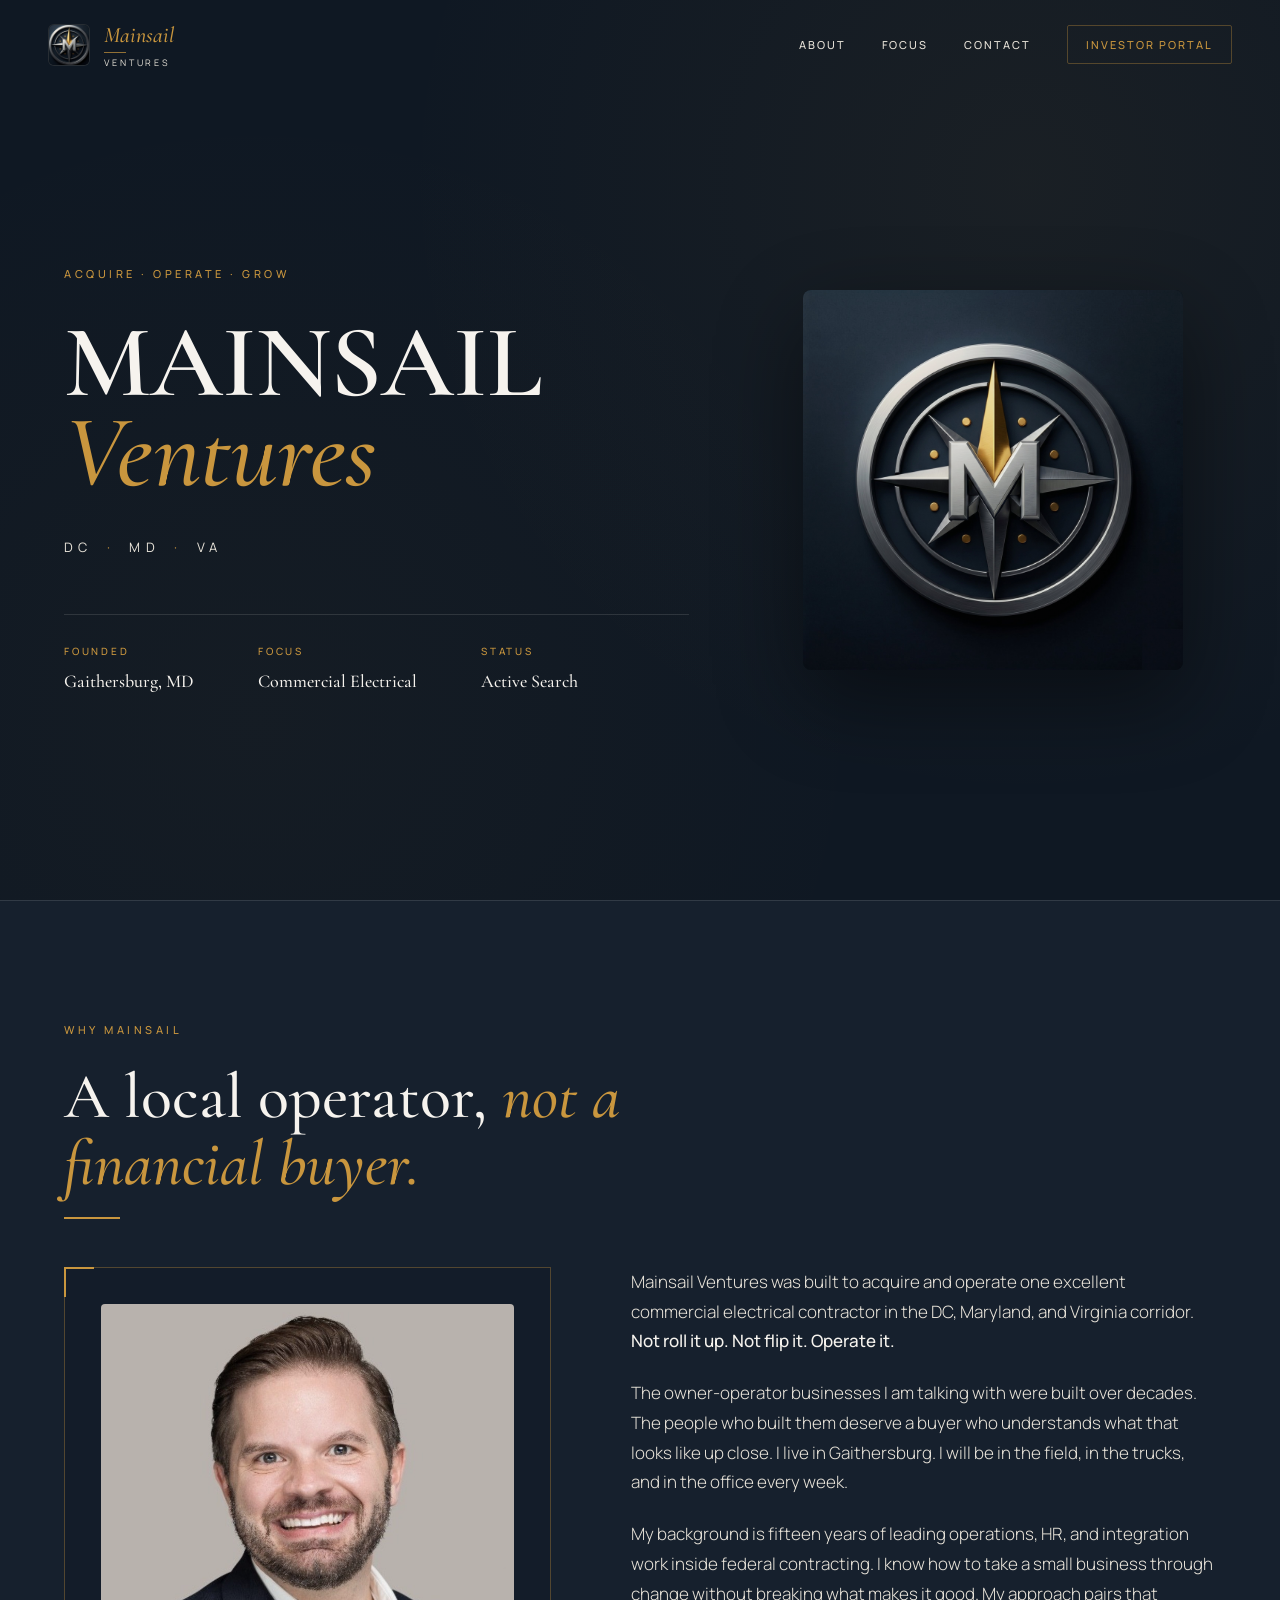
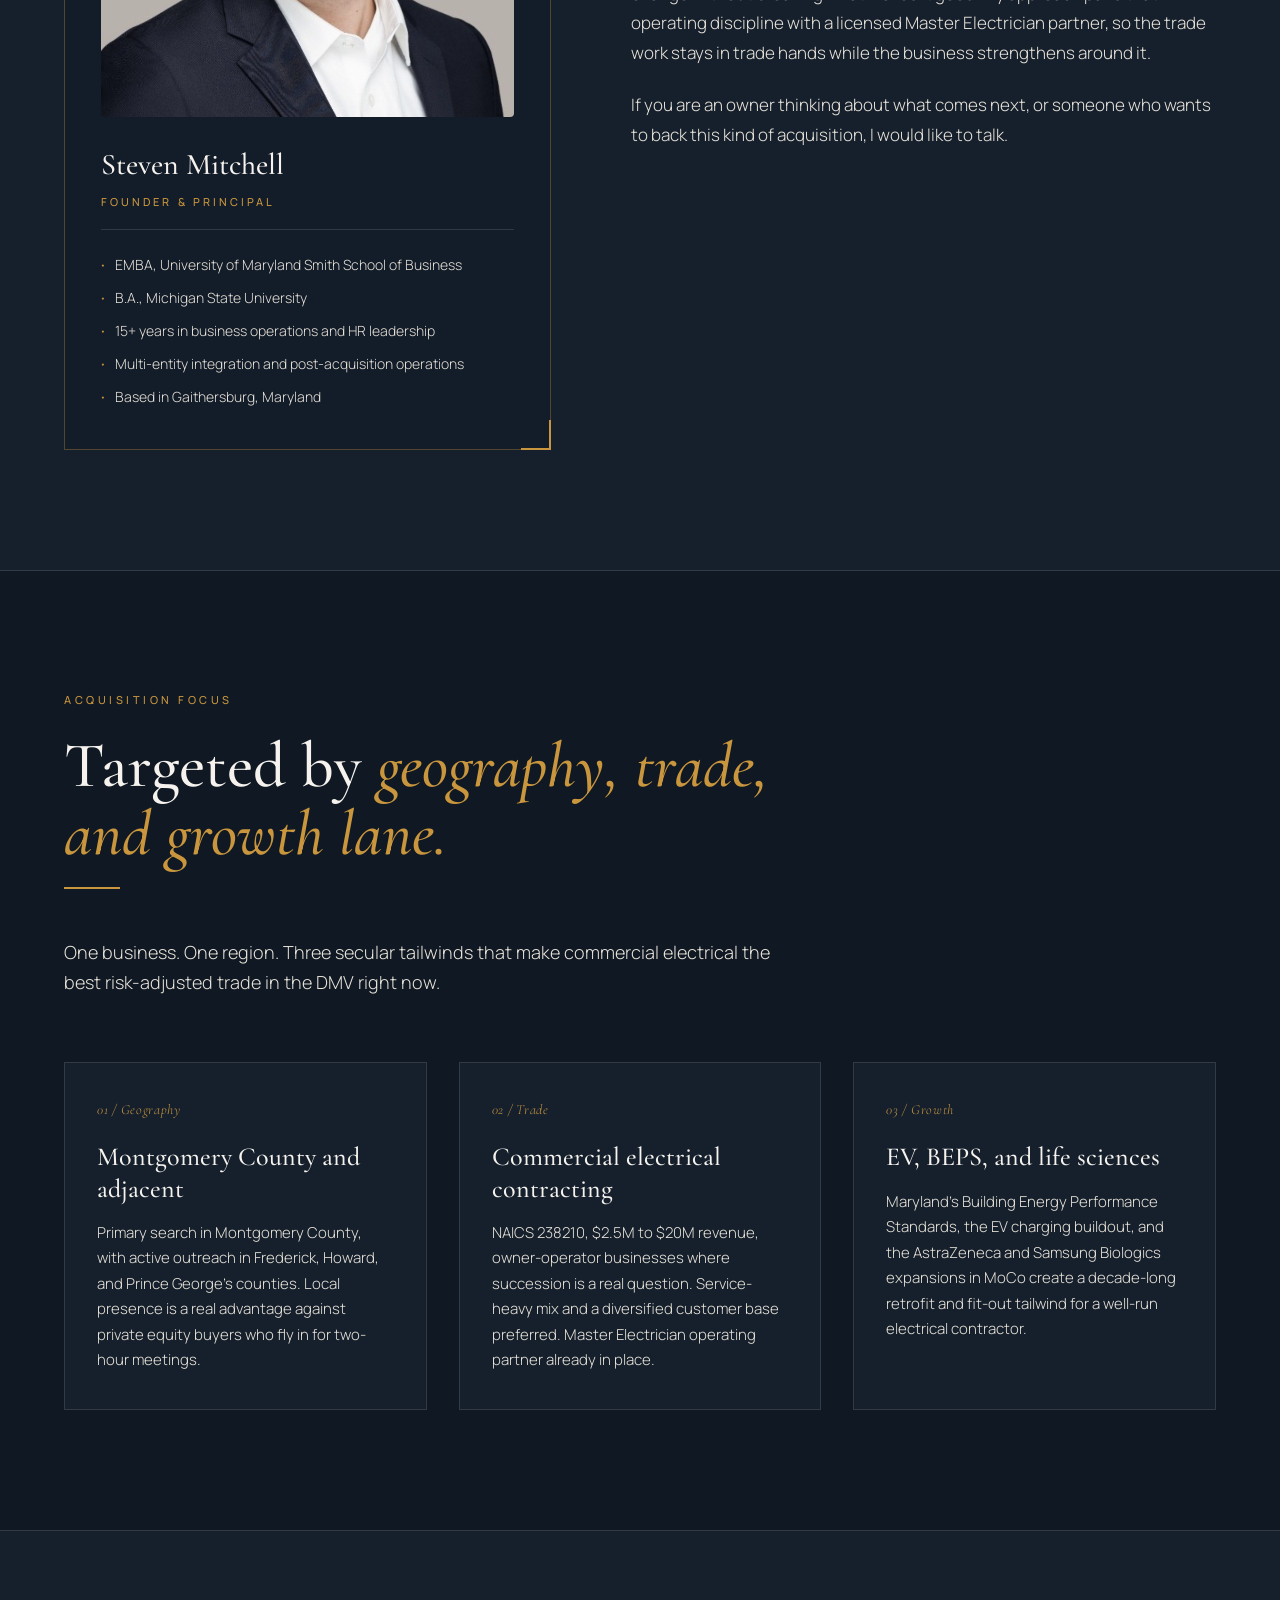
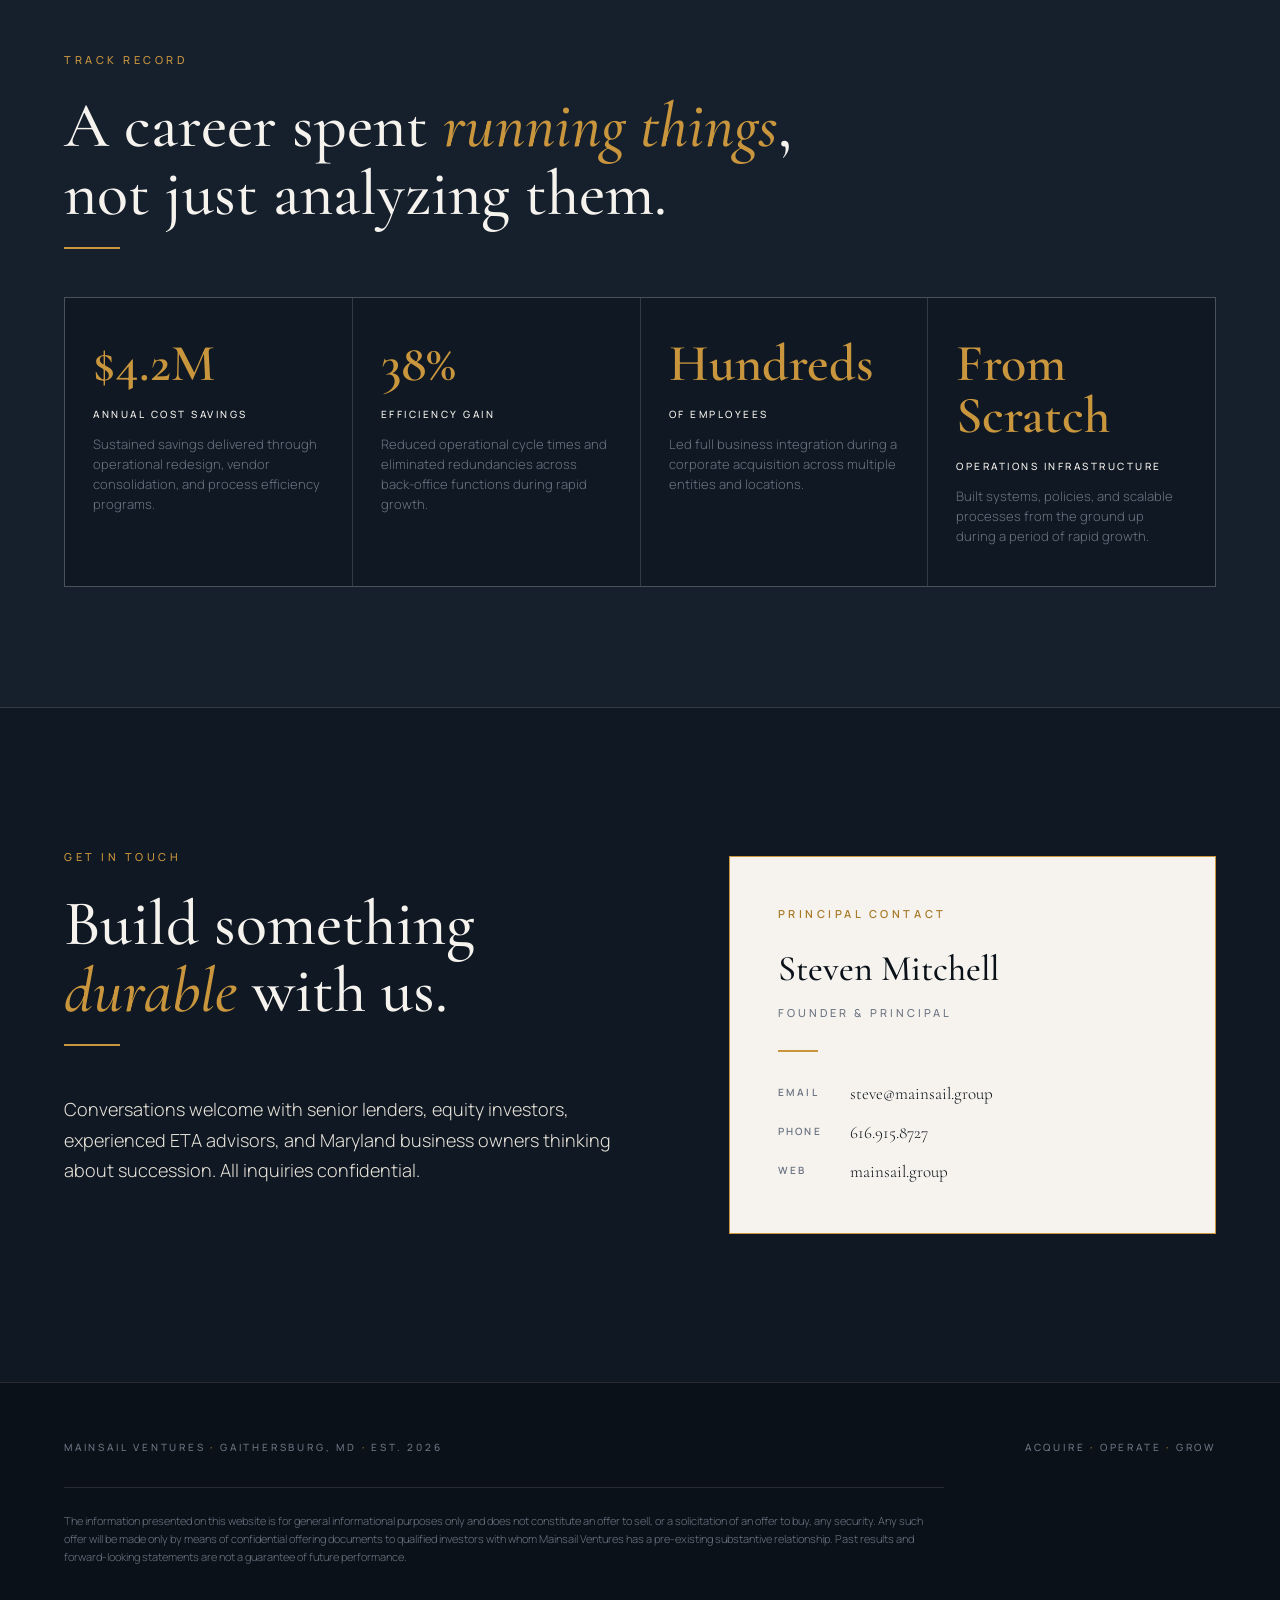
==== commit ac1d8120: "Add files via upload" ====
--- a/index.html
+++ b/index.html
@@ -1,747 +1,983 @@
 <!DOCTYPE html>
 <html lang="en">
 <head>
-<meta charset="UTF-8">
-<meta name="viewport" content="width=device-width, initial-scale=1.0">
-<title>Mainsail Ventures | Business Acquisition & Operations</title>
-<meta name="description" content="Mainsail Ventures acquires and operates established, profitable businesses in essential services industries. We preserve your legacy while unlocking the next chapter of growth.">
-<link rel="icon" href="favicon.ico" type="image/x-icon">
-<link rel="icon" type="image/png" sizes="32x32" href="favicon-32x32.png">
-<link rel="icon" type="image/png" sizes="16x16" href="favicon-16x16.png">
-<link rel="icon" type="image/png" sizes="192x192" href="favicon-192.png">
-<link rel="apple-touch-icon" sizes="180x180" href="apple-touch-icon.png">
-<link rel="manifest" href="site.webmanifest">
-<meta name="msapplication-TileImage" content="mstile-150x150.png">
-<meta name="msapplication-TileColor" content="#071321">
-<meta name="msapplication-config" content="browserconfig.xml">
-<meta name="theme-color" content="#071321">
-<link rel="preconnect" href="https://fonts.googleapis.com">
-<link href="https://fonts.googleapis.com/css2?family=Cormorant+Garamond:ital,wght@0,400;0,500;0,600;0,700;1,400;1,500&family=Plus+Jakarta+Sans:wght@300;400;500;600;700&display=swap" rel="stylesheet">
+<meta charset="UTF-8" />
+<meta name="viewport" content="width=device-width, initial-scale=1.0" />
+<title>Mainsail Ventures | Acquire · Operate · Grow</title>
+<meta name="description" content="Mainsail Ventures is acquiring and operating an established commercial electrical contractor in the DC, Maryland, and Virginia corridor." />
+<meta name="author" content="Steven Mitchell" />
+
+<!-- Favicons (cache-busted v3) -->
+<link rel="icon" type="image/x-icon" href="/favicon.ico?v=3" />
+<link rel="icon" type="image/png" sizes="16x16" href="/favicon-16x16.png?v=3" />
+<link rel="icon" type="image/png" sizes="32x32" href="/favicon-32x32.png?v=3" />
+<link rel="icon" type="image/png" sizes="48x48" href="/favicon-48x48.png?v=3" />
+<link rel="icon" type="image/png" sizes="96x96" href="/favicon-96x96.png?v=3" />
+<link rel="icon" type="image/png" sizes="192x192" href="/favicon-192.png?v=3" />
+<link rel="icon" type="image/png" sizes="512x512" href="/favicon-512.png?v=3" />
+<link rel="apple-touch-icon" sizes="180x180" href="/apple-touch-icon.png?v=3" />
+<link rel="manifest" href="/site.webmanifest?v=3" />
+<meta name="msapplication-config" content="/browserconfig.xml?v=3" />
+<meta name="msapplication-TileColor" content="#0F1823" />
+<meta name="theme-color" content="#0F1823" />
+
+<!-- Open Graph -->
+<meta property="og:type" content="website" />
+<meta property="og:title" content="Mainsail Ventures" />
+<meta property="og:description" content="Acquire · Operate · Grow. Commercial electrical contracting in the DC, Maryland, and Virginia corridor." />
+<meta property="og:image" content="/favicon-512.png" />
+<meta property="og:url" content="https://mainsail.group" />
+
+<!-- Fonts -->
+<link rel="preconnect" href="https://fonts.googleapis.com" />
+<link rel="preconnect" href="https://fonts.gstatic.com" crossorigin />
+<link href="https://fonts.googleapis.com/css2?family=Cormorant+Garamond:ital,wght@0,400;0,500;0,600;0,700;1,400;1,500;1,600&family=Manrope:wght@300;400;500;600;700&display=swap" rel="stylesheet" />
+
 <style>
-*, *::before, *::after { margin: 0; padding: 0; box-sizing: border-box; }
-
-:root {
-  --navy: #071321;
-  --navy-mid: #0E2133;
-  --navy-light: #142434;
-  --navy-accent: #1B2C3E;
-  --slate: #2D4A66;
-  --sand: #E0D5C3;
-  --sand-light: #EDE8DF;
-  --cream: #F8F5F0;
-  --gold: #C9963E;
-  --gold-hover: #D9A84E;
-  --gold-dim: rgba(201, 150, 62, 0.15);
-  --silver: #B8C0CA;
-  --white: #FFFFFF;
-  --text-body: #4A4A5A;
-  --text-light: #7A7A8A;
-  --divider: rgba(7, 19, 33, 0.07);
-}
-
-html { scroll-behavior: smooth; font-size: 16px; }
-
-body {
-  font-family: 'Plus Jakarta Sans', -apple-system, sans-serif;
-  color: var(--navy);
-  background: var(--cream);
-  overflow-x: hidden;
-  -webkit-font-smoothing: antialiased;
-}
-
-h1, h2, h3, h4, h5 {
-  font-family: 'Cormorant Garamond', Georgia, serif;
-  font-weight: 600;
-}
-
-/* ===================== SCROLL REVEAL ===================== */
-.reveal {
-  opacity: 1; transform: translateY(0);
-  transition: opacity 0.8s cubic-bezier(0.25, 0.46, 0.45, 0.94),
-              transform 0.8s cubic-bezier(0.25, 0.46, 0.45, 0.94);
-}
-.reveal.hidden { opacity: 0; transform: translateY(40px); }
-.reveal-delay-1 { transition-delay: 0.1s; }
-.reveal-delay-2 { transition-delay: 0.2s; }
-.reveal-delay-3 { transition-delay: 0.3s; }
-.reveal-delay-4 { transition-delay: 0.4s; }
-
-/* ===================== NAVIGATION ===================== */
-nav {
-  position: fixed; top: 0; left: 0; right: 0; z-index: 1000;
-  display: flex; align-items: center; justify-content: space-between;
-  padding: 0 56px; height: 72px;
-  background: rgba(7, 19, 33, 0.97);
-  backdrop-filter: blur(16px); -webkit-backdrop-filter: blur(16px);
-  border-bottom: 1px solid rgba(201, 150, 62, 0.1);
-  transition: all 0.3s;
-}
-nav.scrolled { height: 64px; box-shadow: 0 4px 24px rgba(0,0,0,0.3); }
-
-.nav-logo {
-  display: flex; align-items: center; gap: 14px;
-  text-decoration: none; color: var(--white);
-}
-.nav-logo img {
-  width: 44px; height: 44px; border-radius: 50%;
-  object-fit: cover;
-}
-.nav-wordmark { display: flex; flex-direction: column; line-height: 1; }
-.nav-wordmark .name {
-  font-family: 'Plus Jakarta Sans', sans-serif;
-  font-size: 16px; font-weight: 600; letter-spacing: 3px;
-  text-transform: uppercase;
-}
-.nav-wordmark .sub {
-  font-size: 9px; font-weight: 600; letter-spacing: 4px;
-  color: var(--gold); text-transform: uppercase; margin-top: 3px;
-}
-
-.nav-links { display: flex; gap: 40px; list-style: none; }
-.nav-links a {
-  color: rgba(255,255,255,0.6); text-decoration: none;
-  font-size: 13px; font-weight: 500; letter-spacing: 0.6px;
-  transition: color 0.3s; position: relative;
-}
-.nav-links a::after {
-  content: ''; position: absolute; bottom: -4px; left: 0;
-  width: 0; height: 1px; background: var(--gold); transition: width 0.3s;
-}
-.nav-links a:hover { color: var(--white); }
-.nav-links a:hover::after { width: 100%; }
-
-.nav-cta {
-  display: inline-block; background: transparent;
-  border: 1px solid rgba(201, 150, 62, 0.5);
-  color: var(--gold); padding: 10px 28px;
-  font-size: 12px; font-weight: 600;
-  letter-spacing: 1.5px; text-transform: uppercase;
-  text-decoration: none; transition: all 0.3s;
-}
-.nav-cta:hover { background: var(--gold); color: var(--navy); border-color: var(--gold); }
-
-.mobile-menu-btn {
-  display: none; background: none; border: none;
-  cursor: pointer; padding: 8px;
-}
-.mobile-menu-btn span {
-  display: block; width: 24px; height: 2px;
-  background: var(--white); margin: 5px 0; transition: all 0.3s;
-}
-
-/* ===================== HERO ===================== */
-.hero {
-  min-height: 100vh; display: flex; align-items: center;
-  background: var(--navy); position: relative; overflow: hidden;
-}
-.hero-bg {
-  position: absolute; inset: 0;
-  background:
-    radial-gradient(ellipse 70% 50% at 65% 45%, rgba(20, 36, 52, 0.8), transparent 70%),
-    radial-gradient(ellipse 40% 40% at 15% 85%, rgba(201, 150, 62, 0.04), transparent);
-}
-.hero-glow {
-  position: absolute; top: 50%; left: 50%;
-  transform: translate(-50%, -50%);
-  width: 800px; height: 400px;
-  background: radial-gradient(ellipse, rgba(20, 36, 52, 0.6), transparent 70%);
-  pointer-events: none;
-}
-.hero-content {
-  position: relative; z-index: 2;
-  max-width: 760px; padding: 140px 56px 120px;
-}
-.hero-label {
-  display: inline-flex; align-items: center; gap: 12px;
-  font-size: 11px; font-weight: 700; letter-spacing: 3.5px;
-  text-transform: uppercase; color: var(--gold);
-  margin-bottom: 36px;
-  opacity: 0; animation: fadeUp 0.7s ease-out 0.3s forwards;
-}
-.hero-label::before { content: ''; width: 32px; height: 1px; background: var(--gold); }
-
-.hero h1 {
-  font-size: clamp(40px, 5.2vw, 68px);
-  line-height: 1.08; color: var(--white);
-  margin-bottom: 28px; font-weight: 500;
-  opacity: 0; animation: fadeUp 0.8s ease-out 0.5s forwards;
-}
-.hero h1 em { font-style: italic; color: var(--gold); font-weight: 400; }
-
-.hero-desc {
-  font-size: 17px; line-height: 1.85;
-  color: rgba(255,255,255,0.5);
-  max-width: 540px; margin-bottom: 48px;
-  opacity: 0; animation: fadeUp 0.8s ease-out 0.7s forwards;
-}
-.hero-actions {
-  display: flex; gap: 16px; flex-wrap: wrap;
-  opacity: 0; animation: fadeUp 0.8s ease-out 0.9s forwards;
-}
-
-.btn-gold {
-  display: inline-block; background: var(--gold); color: var(--navy);
-  padding: 16px 40px; font-size: 13px; font-weight: 700;
-  letter-spacing: 1.2px; text-transform: uppercase;
-  border: none; cursor: pointer; text-decoration: none; transition: all 0.35s;
-}
-.btn-gold:hover {
-  background: var(--gold-hover); transform: translateY(-2px);
-  box-shadow: 0 8px 24px rgba(201, 150, 62, 0.25);
-}
-.btn-outline {
-  display: inline-block; background: transparent; color: rgba(255,255,255,0.7);
-  padding: 16px 40px; font-size: 13px; font-weight: 600;
-  letter-spacing: 1.2px; text-transform: uppercase;
-  border: 1px solid rgba(255,255,255,0.15);
-  text-decoration: none; transition: all 0.35s;
-}
-.btn-outline:hover { border-color: rgba(255,255,255,0.4); color: var(--white); }
-
-/* Hero logo mark */
-.hero-logo {
-  position: absolute; right: 8%; top: 50%;
-  transform: translateY(-50%);
-  width: 320px; height: 320px;
-  opacity: 0.12;
-  border-radius: 50%;
-  object-fit: cover;
-  pointer-events: none;
-}
-
-/* ===================== STATS BAR ===================== */
-.stats {
-  background: var(--navy-mid);
-  display: grid; grid-template-columns: repeat(4, 1fr);
-  border-top: 1px solid rgba(201, 150, 62, 0.1);
-}
-.stat {
-  padding: 44px 32px; text-align: center;
-  border-right: 1px solid rgba(255,255,255,0.03);
-  transition: background 0.3s;
-}
-.stat:last-child { border-right: none; }
-.stat:hover { background: rgba(255,255,255,0.02); }
-.stat-value {
-  font-family: 'Cormorant Garamond', serif;
-  font-size: 40px; font-weight: 600; color: var(--gold); margin-bottom: 8px;
-}
-.stat-label {
-  font-size: 11px; color: rgba(255,255,255,0.35);
-  letter-spacing: 2px; text-transform: uppercase; font-weight: 600;
-}
-
-/* ===================== ABOUT ===================== */
-.about { padding: 120px 56px; background: var(--cream); }
-.section-header { margin-bottom: 56px; }
-.section-label {
-  display: inline-flex; align-items: center; gap: 12px;
-  font-size: 11px; font-weight: 700; letter-spacing: 3.5px;
-  text-transform: uppercase; color: var(--gold); margin-bottom: 20px;
-}
-.section-label::before { content: ''; width: 24px; height: 1px; background: var(--gold); }
-.section-header h2 {
-  font-size: clamp(30px, 3.8vw, 46px);
-  line-height: 1.15; color: var(--navy); margin-bottom: 20px;
-}
-.section-header .lead {
-  font-size: 17px; line-height: 1.85; color: var(--text-body); max-width: 600px;
-}
-.about-grid {
-  display: grid; grid-template-columns: 1.1fr 0.9fr;
-  gap: 72px; align-items: start;
-}
-.about-prose p {
-  font-size: 16px; line-height: 1.9; color: var(--text-body); margin-bottom: 20px;
-}
-.about-prose p strong { color: var(--navy); font-weight: 600; }
-
-.values-grid { display: grid; grid-template-columns: 1fr 1fr; gap: 20px; }
-.value-card {
-  background: var(--white); padding: 32px 28px;
-  border: 1px solid var(--divider); transition: all 0.35s; position: relative;
-}
-.value-card::before {
-  content: ''; position: absolute; top: 0; left: 0;
-  width: 0; height: 2px; background: var(--gold); transition: width 0.35s;
-}
-.value-card:hover {
-  border-color: rgba(201, 150, 62, 0.2);
-  box-shadow: 0 8px 32px rgba(7, 19, 33, 0.06); transform: translateY(-3px);
-}
-.value-card:hover::before { width: 100%; }
-.value-icon {
-  width: 42px; height: 42px; background: var(--sand-light);
-  border-radius: 50%; margin-bottom: 18px;
-  display: flex; align-items: center; justify-content: center;
-}
-.value-icon svg { width: 20px; height: 20px; }
-.value-card h4 { font-size: 19px; color: var(--navy); margin-bottom: 10px; font-weight: 600; }
-.value-card p { font-size: 14px; line-height: 1.7; color: var(--text-light); }
-
-/* ===================== APPROACH ===================== */
-.approach {
-  padding: 120px 56px; background: var(--navy);
-  position: relative; overflow: hidden;
-}
-.approach::before {
-  content: ''; position: absolute;
-  top: 0; right: 0; bottom: 0; width: 40%;
-  background: radial-gradient(ellipse at 80% 50%, rgba(20, 36, 52, 0.6), transparent 70%);
-}
-.approach .section-header h2 { color: var(--white); }
-.approach .section-header .lead { color: rgba(255,255,255,0.45); }
-.steps {
-  display: grid; grid-template-columns: repeat(3, 1fr);
-  gap: 0; margin-top: 8px; position: relative; z-index: 1;
-}
-.step { padding: 48px 40px; border-right: 1px solid rgba(255,255,255,0.04); }
-.step:last-child { border-right: none; }
-.step-num {
-  font-family: 'Cormorant Garamond', serif;
-  font-size: 72px; font-weight: 400;
-  color: rgba(201, 150, 62, 0.25); line-height: 1; margin-bottom: 20px;
-}
-.step h3 { font-size: 26px; color: var(--white); margin-bottom: 16px; font-weight: 500; }
-.step p { font-size: 15px; line-height: 1.85; color: rgba(255,255,255,0.4); }
-
-/* ===================== CRITERIA ===================== */
-.criteria { padding: 120px 56px; background: var(--sand-light); }
-.criteria-layout {
-  display: grid; grid-template-columns: 1.2fr 0.8fr;
-  gap: 64px; align-items: start;
-}
-.criteria-list { list-style: none; }
-.criteria-item {
-  padding: 28px 0; border-bottom: 1px solid rgba(7, 19, 33, 0.06);
-  display: flex; gap: 20px; align-items: flex-start;
-}
-.criteria-item:first-child { padding-top: 0; }
-.check-circle {
-  width: 32px; height: 32px; flex-shrink: 0; background: var(--navy);
-  border-radius: 50%; display: flex; align-items: center; justify-content: center; margin-top: 2px;
-}
-.check-circle svg { width: 14px; height: 14px; }
-.criteria-item h4 { font-size: 19px; color: var(--navy); margin-bottom: 6px; font-weight: 600; }
-.criteria-item p { font-size: 14px; line-height: 1.75; color: var(--text-body); }
-.criteria-sidebar { background: var(--white); padding: 48px; border: 1px solid var(--divider); }
-.criteria-sidebar h3 { font-size: 26px; color: var(--navy); margin-bottom: 16px; }
-.criteria-sidebar p { font-size: 15px; line-height: 1.85; color: var(--text-body); margin-bottom: 32px; }
-
-/* ===================== WHY MAINSAIL ===================== */
-.why { padding: 120px 56px; background: var(--cream); }
-.why-founder {
-  display: grid; grid-template-columns: 280px 1fr;
-  gap: 56px; align-items: start; margin-top: 8px;
-}
-.founder-photo-wrap {
-  border: 1px solid rgba(201, 150, 62, 0.3);
-  padding: 16px; background: var(--white);
-}
-.founder-photo {
-  width: 100%; aspect-ratio: 4/5;
-  object-fit: cover; object-position: center top;
-  display: block; filter: grayscale(15%); transition: filter 0.4s;
-}
-.founder-photo:hover { filter: grayscale(0%); }
-.founder-name {
-  font-family: 'Cormorant Garamond', serif;
-  font-size: 22px; font-weight: 600; color: var(--navy); margin-top: 18px;
-}
-.founder-title {
-  font-size: 13px; color: var(--gold); font-weight: 600;
-  letter-spacing: 1.5px; text-transform: uppercase; margin-top: 4px;
-}
-.founder-credentials {
-  list-style: none; margin-top: 14px; padding-top: 14px;
-  border-top: 1px solid var(--divider);
-}
-.founder-credentials li {
-  font-size: 13px; color: var(--text-light); line-height: 1.6;
-  padding: 3px 0; padding-left: 14px; position: relative;
-}
-.founder-credentials li::before {
-  content: ''; position: absolute; left: 0; top: 10px;
-  width: 5px; height: 5px; border-radius: 50%;
-  background: var(--gold); opacity: 0.5;
-}
-.why-content { max-width: 720px; }
-.why-content blockquote {
-  font-family: 'Cormorant Garamond', serif;
-  font-size: clamp(22px, 2.8vw, 32px);
-  line-height: 1.55; color: var(--navy);
-  font-style: italic; font-weight: 400;
-  margin-bottom: 24px; padding-left: 28px;
-  border-left: 3px solid var(--gold);
-}
-.why-points {
-  margin-top: 56px; display: grid; grid-template-columns: repeat(3, 1fr); gap: 40px;
-}
-.why-point h4 { font-size: 20px; color: var(--navy); margin-bottom: 10px; }
-.why-point p { font-size: 14px; line-height: 1.75; color: var(--text-body); }
-.why-point .accent { width: 28px; height: 2px; background: var(--gold); margin-bottom: 20px; }
-
-/* ===================== CTA / CONTACT ===================== */
-.cta {
-  padding: 120px 56px; background: var(--navy-mid);
-  text-align: center; position: relative; overflow: hidden;
-}
-.cta::before {
-  content: ''; position: absolute; inset: 0;
-  background: radial-gradient(ellipse 50% 60% at 50% 50%, rgba(20, 36, 52, 0.5), transparent);
-}
-.cta-inner { position: relative; z-index: 1; max-width: 640px; margin: 0 auto; }
-.cta .section-label { justify-content: center; }
-.cta .section-label::before { display: none; }
-.cta h2 {
-  font-size: clamp(32px, 4vw, 50px); color: var(--white);
-  margin-bottom: 20px; font-weight: 500;
-}
-.cta p {
-  font-size: 17px; color: rgba(255,255,255,0.45);
-  line-height: 1.85; margin-bottom: 40px;
-}
-.cta-email {
-  display: inline-block; background: var(--gold); color: var(--navy);
-  padding: 18px 48px; font-size: 14px; font-weight: 700;
-  letter-spacing: 1px; text-decoration: none; transition: all 0.35s;
-}
-.cta-email:hover {
-  background: var(--gold-hover); transform: translateY(-2px);
-  box-shadow: 0 8px 32px rgba(201, 150, 62, 0.3);
-}
-.cta-note { margin-top: 20px; font-size: 13px; color: rgba(255,255,255,0.25); }
-
-/* ===================== FOOTER ===================== */
-footer {
-  background: var(--navy); padding: 48px 56px;
-  border-top: 1px solid rgba(201, 150, 62, 0.06);
-}
-.footer-top {
-  display: flex; justify-content: space-between;
-  align-items: center; flex-wrap: wrap; gap: 24px;
-  padding-bottom: 36px; border-bottom: 1px solid rgba(255,255,255,0.03);
-}
-.footer-logo {
-  display: flex; align-items: center; gap: 12px;
-  text-decoration: none; color: var(--white);
-}
-.footer-logo img { width: 32px; height: 32px; border-radius: 50%; object-fit: cover; }
-.footer-logo .name {
-  font-family: 'Plus Jakarta Sans', sans-serif;
-  font-size: 14px; font-weight: 600; letter-spacing: 2px;
-  text-transform: uppercase;
-}
-.footer-nav { display: flex; gap: 32px; list-style: none; }
-.footer-nav a {
-  color: rgba(255,255,255,0.35); text-decoration: none;
-  font-size: 13px; font-weight: 500; transition: color 0.3s;
-}
-.footer-nav a:hover { color: var(--gold); }
-.footer-bottom {
-  padding-top: 28px; display: flex; justify-content: space-between;
-  align-items: center; flex-wrap: wrap; gap: 12px;
-}
-.footer-copy { font-size: 12px; color: rgba(255,255,255,0.15); }
-.footer-email a {
-  font-size: 13px; color: rgba(255,255,255,0.3);
-  text-decoration: none; transition: color 0.3s;
-}
-.footer-email a:hover { color: var(--gold); }
-
-/* ===================== ANIMATIONS ===================== */
-@keyframes fadeUp {
-  from { opacity: 0; transform: translateY(28px); }
-  to { opacity: 1; transform: translateY(0); }
-}
-
-/* ===================== RESPONSIVE ===================== */
-@media (max-width: 1024px) {
-  .about-grid { grid-template-columns: 1fr; gap: 48px; }
-  .criteria-layout { grid-template-columns: 1fr; }
-  .why-founder { grid-template-columns: 1fr; gap: 40px; }
-  .founder-photo { max-width: 260px; }
-  .why-points { grid-template-columns: 1fr; gap: 32px; }
-  .hero-logo { display: none; }
-}
-@media (max-width: 768px) {
-  nav { padding: 0 24px; }
-  .nav-links { display: none; }
-  .nav-cta { display: none; }
-  .mobile-menu-btn { display: block; }
-  .hero-content { padding: 120px 24px 80px; }
-  .hero h1 { font-size: 36px; }
-  .hero-desc { font-size: 15px; }
-  .hero-actions { flex-direction: column; }
-  .btn-gold, .btn-outline { text-align: center; }
-  .stats { grid-template-columns: repeat(2, 1fr); }
-  .about, .approach, .criteria, .why, .cta { padding: 80px 24px; }
-  .values-grid { grid-template-columns: 1fr; }
-  .steps { grid-template-columns: 1fr; }
-  .step { border-right: none; border-bottom: 1px solid rgba(255,255,255,0.04); padding: 36px 0; }
-  .why-points { grid-template-columns: 1fr; }
-  footer { padding: 36px 24px; }
-  .footer-top { flex-direction: column; align-items: flex-start; }
-  .footer-bottom { flex-direction: column; align-items: flex-start; }
-}
+  :root {
+    --navy: #0F1823;
+    --navy-deep: #0A1119;
+    --navy-soft: #16202D;
+    --cream: #F6F3EE;
+    --cream-dim: #E8E3D9;
+    --gold: #C9963E;
+    --gold-soft: #D4A858;
+    --gold-deep: #A87A2A;
+    --muted-blue: #6B7482;
+    --muted-warm: #8A867C;
+    --rule: rgba(201, 150, 62, 0.35);
+    --rule-soft: rgba(246, 243, 238, 0.12);
+  }
+
+  * { box-sizing: border-box; margin: 0; padding: 0; }
+
+  html { scroll-behavior: smooth; }
+
+  body {
+    font-family: 'Manrope', system-ui, sans-serif;
+    background: var(--navy);
+    color: var(--cream);
+    line-height: 1.6;
+    font-weight: 300;
+    -webkit-font-smoothing: antialiased;
+    text-rendering: optimizeLegibility;
+  }
+
+  /* === NAVIGATION === */
+  nav {
+    position: fixed;
+    top: 0; left: 0; right: 0;
+    padding: 22px 48px;
+    display: flex;
+    align-items: center;
+    justify-content: space-between;
+    z-index: 100;
+    transition: all 0.3s ease;
+    background: rgba(15, 24, 35, 0);
+    backdrop-filter: blur(0px);
+  }
+
+  nav.scrolled {
+    background: rgba(15, 24, 35, 0.92);
+    backdrop-filter: blur(14px);
+    padding: 14px 48px;
+    border-bottom: 1px solid var(--rule-soft);
+  }
+
+  /* Logo + brand lockup using closing-slide treatment */
+  .brand {
+    display: flex;
+    align-items: center;
+    gap: 14px;
+    text-decoration: none;
+    color: inherit;
+  }
+
+  .brand-mark {
+    width: 42px;
+    height: 42px;
+    border-radius: 6px;
+    background: var(--navy-deep);
+    overflow: hidden;
+    display: flex;
+    align-items: center;
+    justify-content: center;
+    border: 1px solid var(--rule-soft);
+    flex-shrink: 0;
+  }
+
+  .brand-mark img {
+    width: 100%;
+    height: 100%;
+    object-fit: cover;
+    object-position: center;
+    transform: scale(1.4);
+  }
+
+  .brand-text {
+    display: flex;
+    flex-direction: column;
+    line-height: 1;
+    padding-top: 2px;
+  }
+
+  .brand-text .mainsail {
+    font-family: 'Cormorant Garamond', serif;
+    font-style: italic;
+    font-weight: 500;
+    font-size: 22px;
+    color: var(--gold);
+    letter-spacing: 0.01em;
+    line-height: 1;
+  }
+
+  .brand-text .ventures-rule {
+    width: 22px;
+    height: 1px;
+    background: var(--gold);
+    margin: 6px 0 5px 0;
+    opacity: 0.7;
+  }
+
+  .brand-text .ventures {
+    font-family: 'Manrope', sans-serif;
+    font-weight: 400;
+    font-size: 9px;
+    color: var(--cream-dim);
+    letter-spacing: 0.32em;
+    text-transform: uppercase;
+    line-height: 1;
+  }
+
+  .nav-links {
+    display: flex;
+    align-items: center;
+    gap: 36px;
+  }
+
+  .nav-links a {
+    font-family: 'Manrope', sans-serif;
+    color: var(--cream-dim);
+    text-decoration: none;
+    font-size: 11px;
+    font-weight: 500;
+    letter-spacing: 0.18em;
+    text-transform: uppercase;
+    transition: color 0.2s ease;
+    position: relative;
+  }
+
+  .nav-links a:hover { color: var(--gold); }
+
+  .nav-links a.investor-link {
+    color: var(--gold);
+    border: 1px solid var(--rule);
+    padding: 10px 18px;
+    border-radius: 2px;
+    transition: all 0.25s ease;
+  }
+
+  .nav-links a.investor-link:hover {
+    background: var(--gold);
+    color: var(--navy-deep);
+    border-color: var(--gold);
+  }
+
+  /* === HERO === */
+  .hero {
+    min-height: 100vh;
+    padding: 140px 64px 80px;
+    display: flex;
+    align-items: center;
+    position: relative;
+    overflow: hidden;
+  }
+
+  .hero::before {
+    content: '';
+    position: absolute;
+    top: 0; left: 0; right: 0; bottom: 0;
+    background:
+      radial-gradient(circle at 80% 20%, rgba(201, 150, 62, 0.06) 0%, transparent 50%),
+      radial-gradient(circle at 20% 80%, rgba(201, 150, 62, 0.03) 0%, transparent 50%);
+    pointer-events: none;
+  }
+
+  .hero-grid {
+    max-width: 1280px;
+    margin: 0 auto;
+    width: 100%;
+    display: grid;
+    grid-template-columns: 1.4fr 1fr;
+    gap: 80px;
+    align-items: center;
+    position: relative;
+    z-index: 1;
+  }
+
+  .hero-eyebrow {
+    font-family: 'Manrope', sans-serif;
+    font-size: 11px;
+    color: var(--gold);
+    letter-spacing: 0.32em;
+    text-transform: uppercase;
+    margin-bottom: 32px;
+    font-weight: 500;
+  }
+
+  .hero h1 {
+    font-family: 'Cormorant Garamond', serif;
+    font-size: clamp(56px, 8vw, 116px);
+    font-weight: 600;
+    line-height: 0.95;
+    letter-spacing: -0.01em;
+    color: var(--cream);
+    text-transform: uppercase;
+    margin-bottom: 0;
+  }
+
+  .hero h1 .ventures-italic {
+    display: block;
+    font-style: italic;
+    font-weight: 500;
+    color: var(--gold);
+    text-transform: none;
+    letter-spacing: -0.005em;
+    margin-top: -8px;
+  }
+
+  .hero-tagline {
+    font-family: 'Manrope', sans-serif;
+    font-size: 13px;
+    letter-spacing: 0.42em;
+    text-transform: uppercase;
+    color: var(--cream-dim);
+    margin-top: 36px;
+    font-weight: 400;
+  }
+
+  .hero-tagline .dot {
+    color: var(--gold);
+    margin: 0 14px;
+  }
+
+  .hero-meta {
+    margin-top: 56px;
+    padding-top: 28px;
+    border-top: 1px solid var(--rule-soft);
+    display: flex;
+    gap: 64px;
+  }
+
+  .hero-meta-item .label {
+    font-family: 'Manrope', sans-serif;
+    font-size: 10px;
+    letter-spacing: 0.28em;
+    text-transform: uppercase;
+    color: var(--gold);
+    margin-bottom: 8px;
+    font-weight: 500;
+  }
+
+  .hero-meta-item .value {
+    font-family: 'Cormorant Garamond', serif;
+    font-size: 18px;
+    color: var(--cream);
+    font-weight: 500;
+  }
+
+  .hero-logo {
+    display: flex;
+    align-items: center;
+    justify-content: center;
+    position: relative;
+  }
+
+  .hero-logo-wrap {
+    width: 100%;
+    max-width: 380px;
+    aspect-ratio: 1;
+    border-radius: 8px;
+    background: var(--navy-deep);
+    overflow: hidden;
+    box-shadow: 0 30px 90px rgba(0, 0, 0, 0.5);
+    opacity: 0.92;
+  }
+
+  .hero-logo-wrap img {
+    width: 100%;
+    height: 100%;
+    object-fit: cover;
+  }
+
+  /* === SECTIONS === */
+  section {
+    padding: 120px 64px;
+    position: relative;
+  }
+
+  .section-inner {
+    max-width: 1180px;
+    margin: 0 auto;
+  }
+
+  .section-eyebrow {
+    font-family: 'Manrope', sans-serif;
+    font-size: 11px;
+    color: var(--gold);
+    letter-spacing: 0.32em;
+    text-transform: uppercase;
+    margin-bottom: 24px;
+    font-weight: 500;
+  }
+
+  .section-heading {
+    font-family: 'Cormorant Garamond', serif;
+    font-size: clamp(40px, 5vw, 64px);
+    font-weight: 500;
+    line-height: 1.05;
+    color: var(--cream);
+    margin-bottom: 20px;
+    max-width: 760px;
+  }
+
+  .section-heading em {
+    font-style: italic;
+    color: var(--gold);
+    font-weight: 500;
+  }
+
+  .section-rule {
+    width: 56px;
+    height: 2px;
+    background: var(--gold);
+    margin-bottom: 48px;
+  }
+
+  .section-lede {
+    font-size: 18px;
+    line-height: 1.7;
+    color: var(--cream-dim);
+    max-width: 720px;
+    margin-bottom: 56px;
+    font-weight: 300;
+  }
+
+  /* === ABOUT / WHY MAINSAIL === */
+  .about {
+    background: var(--navy-soft);
+    border-top: 1px solid var(--rule-soft);
+    border-bottom: 1px solid var(--rule-soft);
+  }
+
+  .about-grid {
+    display: grid;
+    grid-template-columns: 1fr 1.2fr;
+    gap: 80px;
+    align-items: start;
+  }
+
+  .founder-card {
+    border: 1px solid var(--rule);
+    padding: 36px;
+    background: rgba(15, 24, 35, 0.4);
+    position: relative;
+  }
+
+  .founder-card::before {
+    content: '';
+    position: absolute;
+    top: -1px; left: -1px;
+    width: 28px; height: 28px;
+    border-top: 2px solid var(--gold);
+    border-left: 2px solid var(--gold);
+  }
+
+  .founder-card::after {
+    content: '';
+    position: absolute;
+    bottom: -1px; right: -1px;
+    width: 28px; height: 28px;
+    border-bottom: 2px solid var(--gold);
+    border-right: 2px solid var(--gold);
+  }
+
+  .founder-photo {
+    width: 100%;
+    aspect-ratio: 1;
+    border-radius: 4px;
+    background: var(--navy-deep);
+    overflow: hidden;
+    margin-bottom: 24px;
+    filter: saturate(0.85);
+    transition: filter 0.4s ease;
+  }
+
+  .founder-photo:hover { filter: saturate(1.05); }
+
+  .founder-photo img {
+    width: 100%;
+    height: 100%;
+    object-fit: cover;
+  }
+
+  .founder-name {
+    font-family: 'Cormorant Garamond', serif;
+    font-size: 30px;
+    font-weight: 500;
+    color: var(--cream);
+    margin-bottom: 4px;
+  }
+
+  .founder-title {
+    font-family: 'Manrope', sans-serif;
+    font-size: 11px;
+    letter-spacing: 0.28em;
+    text-transform: uppercase;
+    color: var(--gold);
+    margin-bottom: 18px;
+    font-weight: 500;
+  }
+
+  .founder-creds {
+    list-style: none;
+    border-top: 1px solid var(--rule-soft);
+    padding-top: 18px;
+  }
+
+  .founder-creds li {
+    font-size: 14px;
+    color: var(--cream-dim);
+    padding: 6px 0;
+    line-height: 1.5;
+  }
+
+  .founder-creds li::before {
+    content: '·';
+    color: var(--gold);
+    margin-right: 10px;
+    font-weight: 700;
+  }
+
+  .about-copy p {
+    font-size: 17px;
+    line-height: 1.75;
+    color: var(--cream-dim);
+    margin-bottom: 22px;
+    font-weight: 300;
+  }
+
+  .about-copy p strong {
+    color: var(--cream);
+    font-weight: 500;
+  }
+
+  /* === FOCUS SECTION === */
+  .focus-grid {
+    display: grid;
+    grid-template-columns: repeat(3, 1fr);
+    gap: 32px;
+    margin-top: 64px;
+  }
+
+  .focus-card {
+    padding: 36px 32px;
+    border: 1px solid var(--rule-soft);
+    background: var(--navy-soft);
+    position: relative;
+    transition: all 0.3s ease;
+  }
+
+  .focus-card:hover {
+    border-color: var(--rule);
+    transform: translateY(-2px);
+  }
+
+  .focus-card-num {
+    font-family: 'Cormorant Garamond', serif;
+    font-size: 14px;
+    font-style: italic;
+    color: var(--gold);
+    margin-bottom: 20px;
+    letter-spacing: 0.05em;
+  }
+
+  .focus-card h3 {
+    font-family: 'Cormorant Garamond', serif;
+    font-size: 26px;
+    font-weight: 500;
+    color: var(--cream);
+    margin-bottom: 16px;
+    line-height: 1.2;
+  }
+
+  .focus-card p {
+    font-size: 15px;
+    line-height: 1.7;
+    color: var(--cream-dim);
+    font-weight: 300;
+  }
+
+  /* === TRACK RECORD === */
+  .track {
+    background: var(--navy-soft);
+    border-top: 1px solid var(--rule-soft);
+    border-bottom: 1px solid var(--rule-soft);
+  }
+
+  .track-grid {
+    display: grid;
+    grid-template-columns: repeat(4, 1fr);
+    gap: 1px;
+    background: var(--rule-soft);
+    margin-top: 48px;
+    border: 1px solid var(--rule-soft);
+  }
+
+  .track-item {
+    background: var(--navy);
+    padding: 40px 28px;
+    text-align: left;
+  }
+
+  .track-num {
+    font-family: 'Cormorant Garamond', serif;
+    font-size: 52px;
+    font-weight: 600;
+    color: var(--gold);
+    line-height: 1;
+    margin-bottom: 16px;
+  }
+
+  .track-label {
+    font-family: 'Manrope', sans-serif;
+    font-size: 10px;
+    letter-spacing: 0.25em;
+    text-transform: uppercase;
+    color: var(--cream);
+    margin-bottom: 12px;
+    font-weight: 500;
+  }
+
+  .track-desc {
+    font-size: 13px;
+    color: var(--muted-blue);
+    line-height: 1.55;
+    font-weight: 300;
+  }
+
+  /* === CONTACT === */
+  .contact {
+    padding: 140px 64px;
+  }
+
+  .contact-grid {
+    max-width: 1180px;
+    margin: 0 auto;
+    display: grid;
+    grid-template-columns: 1.2fr 1fr;
+    gap: 80px;
+    align-items: center;
+  }
+
+  .contact-card {
+    background: var(--cream);
+    color: var(--navy-deep);
+    padding: 48px;
+    border: 1px solid var(--gold);
+  }
+
+  .contact-card .contact-eyebrow {
+    font-family: 'Manrope', sans-serif;
+    font-size: 11px;
+    letter-spacing: 0.32em;
+    text-transform: uppercase;
+    color: var(--gold-deep);
+    font-weight: 600;
+    margin-bottom: 18px;
+  }
+
+  .contact-card h3 {
+    font-family: 'Cormorant Garamond', serif;
+    font-size: 36px;
+    font-weight: 500;
+    color: var(--navy-deep);
+    margin-bottom: 6px;
+  }
+
+  .contact-card .role {
+    font-family: 'Manrope', sans-serif;
+    font-size: 11px;
+    letter-spacing: 0.28em;
+    text-transform: uppercase;
+    color: var(--muted-blue);
+    margin-bottom: 28px;
+    font-weight: 500;
+  }
+
+  .contact-rule {
+    width: 40px;
+    height: 2px;
+    background: var(--gold);
+    margin-bottom: 28px;
+  }
+
+  .contact-rows {
+    display: grid;
+    grid-template-columns: auto 1fr;
+    gap: 12px 28px;
+    font-size: 15px;
+  }
+
+  .contact-rows .label {
+    font-family: 'Manrope', sans-serif;
+    font-size: 10px;
+    letter-spacing: 0.22em;
+    text-transform: uppercase;
+    color: var(--muted-blue);
+    font-weight: 600;
+    padding-top: 4px;
+  }
+
+  .contact-rows .value {
+    font-family: 'Cormorant Garamond', serif;
+    font-size: 17px;
+    color: var(--navy-deep);
+  }
+
+  .contact-rows .value a {
+    color: inherit;
+    text-decoration: none;
+    border-bottom: 1px solid transparent;
+    transition: border-color 0.2s ease;
+  }
+
+  .contact-rows .value a:hover { border-color: var(--gold); }
+
+  /* === FOOTER === */
+  footer {
+    background: var(--navy-deep);
+    padding: 56px 64px 40px;
+    border-top: 1px solid var(--rule-soft);
+  }
+
+  .footer-inner {
+    max-width: 1180px;
+    margin: 0 auto;
+    display: flex;
+    flex-direction: column;
+    gap: 32px;
+  }
+
+  .footer-row {
+    display: flex;
+    justify-content: space-between;
+    align-items: center;
+    flex-wrap: wrap;
+    gap: 24px;
+  }
+
+  .footer-tag {
+    font-family: 'Manrope', sans-serif;
+    font-size: 10px;
+    letter-spacing: 0.28em;
+    text-transform: uppercase;
+    color: var(--muted-blue);
+    font-weight: 500;
+  }
+
+  .footer-tag .gold-dot { color: var(--gold); }
+
+  .footer-disclaimer {
+    font-size: 11px;
+    color: var(--muted-blue);
+    line-height: 1.65;
+    font-weight: 300;
+    padding-top: 24px;
+    border-top: 1px solid var(--rule-soft);
+    max-width: 880px;
+  }
+
+  /* === REVEAL ANIMATION === */
+  .reveal {
+    opacity: 0;
+    transform: translateY(20px);
+    transition: opacity 0.8s ease, transform 0.8s ease;
+  }
+
+  .reveal.visible {
+    opacity: 1;
+    transform: translateY(0);
+  }
+
+  /* === RESPONSIVE === */
+  @media (max-width: 980px) {
+    nav { padding: 16px 24px; }
+    nav.scrolled { padding: 12px 24px; }
+    .nav-links { gap: 20px; }
+    .nav-links a:not(.investor-link) { display: none; }
+
+    .hero { padding: 120px 24px 60px; }
+    .hero-grid { grid-template-columns: 1fr; gap: 56px; }
+    .hero-logo-wrap { max-width: 260px; }
+    .hero-meta { gap: 32px; }
+
+    section { padding: 80px 24px; }
+    .about-grid { grid-template-columns: 1fr; gap: 48px; }
+    .focus-grid { grid-template-columns: 1fr; }
+    .track-grid { grid-template-columns: repeat(2, 1fr); }
+    .contact { padding: 80px 24px; }
+    .contact-grid { grid-template-columns: 1fr; gap: 48px; }
+    .contact-card { padding: 32px; }
+    footer { padding: 40px 24px 32px; }
+  }
+
+  @media (max-width: 560px) {
+    .hero h1 { font-size: 56px; }
+    .track-grid { grid-template-columns: 1fr 1fr; }
+    .hero-meta { flex-direction: column; gap: 16px; }
+  }
 </style>
 </head>
 <body>
 
-<!-- ============ NAVIGATION ============ -->
+<!-- ============ NAV ============ -->
 <nav id="nav">
-  <a href="#" class="nav-logo">
-    <img src="logo.png" alt="Mainsail Ventures">
-    <div class="nav-wordmark">
-      <span class="name">Mainsail</span>
-      <span class="sub">Ventures</span>
+  <a href="#top" class="brand" aria-label="Mainsail Ventures home">
+    <div class="brand-mark">
+      <img src="/logo.png?v=3" alt="Mainsail Ventures" />
+    </div>
+    <div class="brand-text">
+      <span class="mainsail">Mainsail</span>
+      <span class="ventures-rule"></span>
+      <span class="ventures">Ventures</span>
     </div>
   </a>
-  <ul class="nav-links">
-    <li><a href="#about">About</a></li>
-    <li><a href="#approach">Approach</a></li>
-    <li><a href="#criteria">Criteria</a></li>
-    <li><a href="#why">Why Mainsail</a></li>
-  </ul>
-  <a href="#contact" class="nav-cta">Get in Touch</a>
-  <button class="mobile-menu-btn" aria-label="Menu">
-    <span></span><span></span><span></span>
-  </button>
+  <div class="nav-links">
+    <a href="#about">About</a>
+    <a href="#focus">Focus</a>
+    <a href="#contact">Contact</a>
+    <a href="/investors.html" class="investor-link">Investor Portal</a>
+  </div>
 </nav>
 
 <!-- ============ HERO ============ -->
 <section class="hero" id="top">
-  <div class="hero-bg"></div>
-  <div class="hero-glow"></div>
-  <img src="logo.png" alt="" class="hero-logo">
-  <div class="hero-content">
-    <span class="hero-label">Business Acquisition &amp; Operations</span>
-    <h1>Your Business Deserves a <em>Thoughtful</em> Transition</h1>
-    <p class="hero-desc">Mainsail Ventures acquires and operates established businesses with care, preserving the legacy you have built while unlocking the next chapter of growth.</p>
-    <div class="hero-actions">
-      <a href="#contact" class="btn-gold">Start a Conversation</a>
-      <a href="#approach" class="btn-outline">How It Works</a>
+  <div class="hero-grid">
+    <div class="reveal visible">
+      <div class="hero-eyebrow">Acquire · Operate · Grow</div>
+      <h1>
+        Mainsail
+        <span class="ventures-italic">Ventures</span>
+      </h1>
+      <div class="hero-tagline">
+        DC<span class="dot">·</span>MD<span class="dot">·</span>VA
+      </div>
+      <div class="hero-meta">
+        <div class="hero-meta-item">
+          <div class="label">Founded</div>
+          <div class="value">Gaithersburg, MD</div>
+        </div>
+        <div class="hero-meta-item">
+          <div class="label">Focus</div>
+          <div class="value">Commercial Electrical</div>
+        </div>
+        <div class="hero-meta-item">
+          <div class="label">Status</div>
+          <div class="value">Active Search</div>
+        </div>
+      </div>
+    </div>
+    <div class="hero-logo reveal visible">
+      <div class="hero-logo-wrap">
+        <img src="/logo.png?v=3" alt="Mainsail Ventures compass logo" />
+      </div>
     </div>
   </div>
 </section>
 
-<!-- ============ STATS ============ -->
-<div class="stats">
-  <div class="stat"><div class="stat-value">15+</div><div class="stat-label">Years Experience</div></div>
-  <div class="stat"><div class="stat-value">$1&#8211;25M</div><div class="stat-label">Revenue Range</div></div>
-  <div class="stat"><div class="stat-value">100%</div><div class="stat-label">Operator Led</div></div>
-  <div class="stat"><div class="stat-value">Long-Term</div><div class="stat-label">Hold Period</div></div>
-</div>
-
 <!-- ============ ABOUT ============ -->
 <section class="about" id="about">
-  <div class="section-header reveal">
-    <div class="section-label">Who We Are</div>
-    <h2>Built to Operate,<br>Not to Flip</h2>
-  </div>
-  <div class="about-grid">
-    <div class="about-prose reveal reveal-delay-1">
-      <p><strong>Mainsail Ventures was founded on a simple belief:</strong> great businesses deserve great stewardship.  Too many acquisitions prioritize financial engineering over the people, customers, and culture that made a business successful in the first place.</p>
-      <p>We take a different approach.  As operator-owners, we step into the business alongside your team, bringing strategic leadership, operational expertise, and a genuine commitment to long-term growth.  We are not a fund with a five-year exit timeline.  We buy businesses to run them, improve them, and build on the foundation you created.</p>
-      <p>Our background spans over 15 years of operations, human capital strategy, and business management across complex, multi-site organizations.  We have led workforce integrations, built infrastructure from scratch, and managed transitions at every scale.  We understand that every business has its own DNA, and we work to preserve what makes yours special while investing in its future.</p>
-    </div>
-    <div class="values-grid">
-      <div class="value-card reveal reveal-delay-1">
-        <div class="value-icon"><svg viewBox="0 0 24 24" fill="none" stroke="#C9963E" stroke-width="1.5"><path d="M12 2L12 22M12 2L20 10M12 2L4 10"/></svg></div>
-        <h4>Legacy First</h4>
-        <p>Your business represents decades of work.  We honor that by preserving your team, your customers, and your reputation.</p>
-      </div>
-      <div class="value-card reveal reveal-delay-2">
-        <div class="value-icon"><svg viewBox="0 0 24 24" fill="none" stroke="#C9963E" stroke-width="1.5"><circle cx="12" cy="12" r="10"/><path d="M12 6v6l4 2"/></svg></div>
-        <h4>Hands-On Ownership</h4>
-        <p>We do not delegate from a distance.  Our team gets involved in day-to-day operations alongside your people.</p>
-      </div>
-      <div class="value-card reveal reveal-delay-3">
-        <div class="value-icon"><svg viewBox="0 0 24 24" fill="none" stroke="#C9963E" stroke-width="1.5"><path d="M17 21v-2a4 4 0 00-4-4H5a4 4 0 00-4 4v2"/><circle cx="9" cy="7" r="4"/><path d="M23 21v-2a4 4 0 00-3-3.87M16 3.13a4 4 0 010 7.75"/></svg></div>
-        <h4>People Centered</h4>
-        <p>Employees are not line items.  We invest in the people who built the business, creating growth paths and stability.</p>
-      </div>
-      <div class="value-card reveal reveal-delay-4">
-        <div class="value-icon"><svg viewBox="0 0 24 24" fill="none" stroke="#C9963E" stroke-width="1.5"><path d="M23 6l-9.5 9.5-5-5L1 18"/><path d="M17 6h6v6"/></svg></div>
-        <h4>Steady Growth</h4>
-        <p>We pursue sustainable, disciplined growth through operational improvements, not aggressive cost-cutting.</p>
+  <div class="section-inner">
+    <div class="reveal">
+      <div class="section-eyebrow">Why Mainsail</div>
+      <h2 class="section-heading">A local operator, <em>not a financial buyer.</em></h2>
+      <div class="section-rule"></div>
+    </div>
+    <div class="about-grid">
+      <div class="founder-card reveal">
+        <div class="founder-photo">
+          <img src="/Headshot.jpeg" alt="Steven Mitchell, Founder and Principal" />
+        </div>
+        <div class="founder-name">Steven Mitchell</div>
+        <div class="founder-title">Founder &amp; Principal</div>
+        <ul class="founder-creds">
+          <li>EMBA, University of Maryland Smith School of Business</li>
+          <li>B.A., Michigan State University</li>
+          <li>15+ years in business operations and HR leadership</li>
+          <li>Multi-entity integration and post-acquisition operations</li>
+          <li>Based in Gaithersburg, Maryland</li>
+        </ul>
+      </div>
+      <div class="about-copy reveal">
+        <p>
+          Mainsail Ventures was built to acquire and operate one excellent commercial electrical contractor in the DC, Maryland, and Virginia corridor. <strong>Not roll it up.  Not flip it.  Operate it.</strong>
+        </p>
+        <p>
+          The owner-operator businesses I am talking with were built over decades.  The people who built them deserve a buyer who understands what that looks like up close.  I live in Gaithersburg.  I will be in the field, in the trucks, and in the office every week.
+        </p>
+        <p>
+          My background is fifteen years of leading operations, HR, and integration work inside federal contracting.  I know how to take a small business through change without breaking what makes it good.  My approach pairs that operating discipline with a licensed Master Electrician partner, so the trade work stays in trade hands while the business strengthens around it.
+        </p>
+        <p>
+          If you are an owner thinking about what comes next, or someone who wants to back this kind of acquisition, I would like to talk.
+        </p>
       </div>
     </div>
   </div>
 </section>
 
-<!-- ============ APPROACH ============ -->
-<section class="approach" id="approach">
-  <div class="section-header reveal">
-    <div class="section-label">Our Process</div>
-    <h2>A Seamless Path Forward</h2>
-    <p class="lead">Our acquisition process is designed to be straightforward, respectful of your time, and completely confidential from start to finish.</p>
-  </div>
-  <div class="steps">
-    <div class="step reveal reveal-delay-1">
-      <div class="step-num">01</div>
-      <h3>Discovery</h3>
-      <p>We begin with an informal, confidential conversation to understand your business, your goals, and what matters most to you in a transition.  No pressure, no obligations.</p>
-    </div>
-    <div class="step reveal reveal-delay-2">
-      <div class="step-num">02</div>
-      <h3>Evaluation</h3>
-      <p>If there is a mutual fit, we conduct a thorough and thoughtful review of financials, operations, and culture.  We move efficiently and keep disruption to an absolute minimum.</p>
-    </div>
-    <div class="step reveal reveal-delay-3">
-      <div class="step-num">03</div>
-      <h3>Transition</h3>
-      <p>We work with you to create a transition plan that protects employees, maintains customer relationships, and ensures continuity.  Your legacy stays intact.</p>
+<!-- ============ FOCUS ============ -->
+<section id="focus">
+  <div class="section-inner">
+    <div class="reveal">
+      <div class="section-eyebrow">Acquisition Focus</div>
+      <h2 class="section-heading">Targeted by <em>geography, trade, and growth lane.</em></h2>
+      <div class="section-rule"></div>
+      <p class="section-lede">
+        One business.  One region.  Three secular tailwinds that make commercial electrical the best risk-adjusted trade in the DMV right now.
+      </p>
+    </div>
+    <div class="focus-grid">
+      <div class="focus-card reveal">
+        <div class="focus-card-num">01 / Geography</div>
+        <h3>Montgomery County and adjacent</h3>
+        <p>
+          Primary search in Montgomery County, with active outreach in Frederick, Howard, and Prince George's counties.  Local presence is a real advantage against private equity buyers who fly in for two-hour meetings.
+        </p>
+      </div>
+      <div class="focus-card reveal">
+        <div class="focus-card-num">02 / Trade</div>
+        <h3>Commercial electrical contracting</h3>
+        <p>
+          NAICS 238210, $2.5M to $20M revenue, owner-operator businesses where succession is a real question.  Service-heavy mix and a diversified customer base preferred.  Master Electrician operating partner already in place.
+        </p>
+      </div>
+      <div class="focus-card reveal">
+        <div class="focus-card-num">03 / Growth</div>
+        <h3>EV, BEPS, and life sciences</h3>
+        <p>
+          Maryland's Building Energy Performance Standards, the EV charging buildout, and the AstraZeneca and Samsung Biologics expansions in MoCo create a decade-long retrofit and fit-out tailwind for a well-run electrical contractor.
+        </p>
+      </div>
     </div>
   </div>
 </section>
 
-<!-- ============ CRITERIA ============ -->
-<section class="criteria" id="criteria">
-  <div class="section-header reveal">
-    <div class="section-label">What We Look For</div>
-    <h2>Acquisition Criteria</h2>
-    <p class="lead">We focus on established, profitable businesses in essential services industries where our operational expertise can drive sustainable growth.</p>
-  </div>
-  <div class="criteria-layout">
-    <ul class="criteria-list">
-      <li class="criteria-item reveal">
-        <div class="check-circle"><svg viewBox="0 0 14 14" fill="none"><path d="M2 7L5.5 10.5L12 4" stroke="#C9963E" stroke-width="2" stroke-linecap="round"/></svg></div>
-        <div><h4>Established Track Record</h4><p>Businesses operating profitably for 10 or more years with a strong local or regional reputation.</p></div>
-      </li>
-      <li class="criteria-item reveal reveal-delay-1">
-        <div class="check-circle"><svg viewBox="0 0 14 14" fill="none"><path d="M2 7L5.5 10.5L12 4" stroke="#C9963E" stroke-width="2" stroke-linecap="round"/></svg></div>
-        <div><h4>Essential Services</h4><p>Industries where demand is steady and recurring, including electrical, safety, facilities, and building services.</p></div>
-      </li>
-      <li class="criteria-item reveal reveal-delay-2">
-        <div class="check-circle"><svg viewBox="0 0 14 14" fill="none"><path d="M2 7L5.5 10.5L12 4" stroke="#C9963E" stroke-width="2" stroke-linecap="round"/></svg></div>
-        <div><h4>Revenue Range</h4><p>Annual revenues between $1M and $25M with healthy margins and consistent cash flow.</p></div>
-      </li>
-      <li class="criteria-item reveal reveal-delay-3">
-        <div class="check-circle"><svg viewBox="0 0 14 14" fill="none"><path d="M2 7L5.5 10.5L12 4" stroke="#C9963E" stroke-width="2" stroke-linecap="round"/></svg></div>
-        <div><h4>Strong Team in Place</h4><p>Businesses where key employees are willing to stay through and beyond the ownership transition.</p></div>
-      </li>
-      <li class="criteria-item reveal reveal-delay-4">
-        <div class="check-circle"><svg viewBox="0 0 14 14" fill="none"><path d="M2 7L5.5 10.5L12 4" stroke="#C9963E" stroke-width="2" stroke-linecap="round"/></svg></div>
-        <div><h4>Owner Seeking Succession</h4><p>Founders ready for retirement, a new chapter, or simply looking for the right buyer who will take care of what they built.</p></div>
-      </li>
-    </ul>
-    <div class="criteria-sidebar reveal reveal-delay-2">
-      <h3>Not Sure If Your Business Qualifies?</h3>
-      <p>Every business is unique.  Even if you do not check every box above, we would love to have a conversation.  Many of our best partnerships started with an exploratory call.</p>
-      <a href="#contact" class="btn-gold">Let's Talk</a>
+<!-- ============ TRACK RECORD ============ -->
+<section class="track">
+  <div class="section-inner">
+    <div class="reveal">
+      <div class="section-eyebrow">Track Record</div>
+      <h2 class="section-heading">A career spent <em>running things</em>, not just analyzing them.</h2>
+      <div class="section-rule"></div>
+    </div>
+    <div class="track-grid reveal">
+      <div class="track-item">
+        <div class="track-num">$4.2M</div>
+        <div class="track-label">Annual cost savings</div>
+        <div class="track-desc">Sustained savings delivered through operational redesign, vendor consolidation, and process efficiency programs.</div>
+      </div>
+      <div class="track-item">
+        <div class="track-num">38%</div>
+        <div class="track-label">Efficiency gain</div>
+        <div class="track-desc">Reduced operational cycle times and eliminated redundancies across back-office functions during rapid growth.</div>
+      </div>
+      <div class="track-item">
+        <div class="track-num">Hundreds</div>
+        <div class="track-label">Of employees</div>
+        <div class="track-desc">Led full business integration during a corporate acquisition across multiple entities and locations.</div>
+      </div>
+      <div class="track-item">
+        <div class="track-num">From Scratch</div>
+        <div class="track-label">Operations infrastructure</div>
+        <div class="track-desc">Built systems, policies, and scalable processes from the ground up during a period of rapid growth.</div>
+      </div>
     </div>
   </div>
 </section>
 
-<!-- ============ WHY MAINSAIL ============ -->
-<section class="why" id="why">
-  <div class="section-header reveal">
-    <div class="section-label">Why Mainsail</div>
-    <h2>Most Buyers Look at Spreadsheets.<br>We Look at People.</h2>
-  </div>
-  <div class="why-founder">
-    <div class="founder-photo-wrap reveal reveal-delay-1">
-      <img src="Headshot.jpeg" alt="Steven - Founder and Principal of Mainsail Ventures" class="founder-photo">
-      <div class="founder-name">Steven Mitchell</div>
-      <div class="founder-title">Founder &amp; Principal</div>
-      <ul class="founder-credentials">
-        <li>MBA, University of Maryland</li>
-        <li>B.A., Michigan State University</li>
-        <li>15+ years in operations &amp; HR leadership</li>
-        <li>Multi-entity integration expertise</li>
-      </ul>
-    </div>
-    <div class="why-content reveal reveal-delay-2">
-      <blockquote>You did not build this business to hand it off to a stranger with a spreadsheet.  Mainsail Ventures is led by an operator with over 15 years of experience managing teams, integrating organizations, and building the systems that make businesses run.  We are not learning on the job.  We are bringing a career's worth of leadership to yours.</blockquote>
-    </div>
-  </div>
-  <div class="why-points">
-    <div class="why-point reveal reveal-delay-1">
-      <div class="accent"></div>
-      <h4>Operator First, Investor Second</h4>
-      <p>Our background is in running organizations, not financial engineering.  We know how to manage people, build processes, and drive results from the inside.</p>
-    </div>
-    <div class="why-point reveal reveal-delay-2">
-      <div class="accent"></div>
-      <h4>Integration Expertise</h4>
-      <p>We have led complex workforce integrations across multi-entity organizations.  We know how to bring teams together without disruption.</p>
-    </div>
-    <div class="why-point reveal reveal-delay-3">
-      <div class="accent"></div>
-      <h4>Your Team Stays. Your Culture Stays.</h4>
-      <p>Selling your business is personal.  Our people-first approach means your employees are in experienced hands from day one.</p>
+<!-- ============ CONTACT ============ -->
+<section class="contact" id="contact">
+  <div class="contact-grid">
+    <div class="reveal">
+      <div class="section-eyebrow">Get In Touch</div>
+      <h2 class="section-heading">Build something <em>durable</em> with us.</h2>
+      <div class="section-rule"></div>
+      <p class="section-lede">
+        Conversations welcome with senior lenders, equity investors, experienced ETA advisors, and Maryland business owners thinking about succession.  All inquiries confidential.
+      </p>
+    </div>
+    <div class="contact-card reveal">
+      <div class="contact-eyebrow">Principal Contact</div>
+      <h3>Steven Mitchell</h3>
+      <div class="role">Founder &amp; Principal</div>
+      <div class="contact-rule"></div>
+      <div class="contact-rows">
+        <div class="label">Email</div>
+        <div class="value"><a href="mailto:steve@mainsail.group">steve@mainsail.group</a></div>
+        <div class="label">Phone</div>
+        <div class="value"><a href="tel:+16169158727">616.915.8727</a></div>
+        <div class="label">Web</div>
+        <div class="value"><a href="https://mainsail.group">mainsail.group</a></div>
+      </div>
     </div>
   </div>
 </section>
 
-<!-- ============ CONTACT CTA ============ -->
-<section class="cta" id="contact">
-  <div class="cta-inner reveal">
-    <div class="section-label">Get in Touch</div>
-    <h2>Ready to Explore<br>What's Next?</h2>
-    <p>Whether you are actively looking to sell or just beginning to think about succession, we welcome a confidential, no-obligation conversation.</p>
-    <a id="cta-email-link" href="#" class="cta-email"></a>
-    <div class="cta-note">All inquiries are confidential.</div>
-  </div>
-</section>
-
 <!-- ============ FOOTER ============ -->
 <footer>
-  <div class="footer-top">
-    <a href="#top" class="footer-logo">
-      <img src="logo.png" alt="Mainsail Ventures">
-      <span class="name">Mainsail Ventures</span>
-    </a>
-    <ul class="footer-nav">
-      <li><a href="#about">About</a></li>
-      <li><a href="#approach">Approach</a></li>
-      <li><a href="#criteria">Criteria</a></li>
-      <li><a href="#contact">Contact</a></li>
-    </ul>
-  </div>
-  <div class="footer-bottom">
-    <div class="footer-copy">&copy; 2026 Mainsail Ventures.  All rights reserved.</div>
-    <div class="footer-email"><a id="footer-email-link" href="#"></a></div>
+  <div class="footer-inner">
+    <div class="footer-row">
+      <div class="footer-tag">
+        Mainsail Ventures <span class="gold-dot">·</span> Gaithersburg, MD <span class="gold-dot">·</span> Est. 2026
+      </div>
+      <div class="footer-tag">
+        Acquire <span class="gold-dot">·</span> Operate <span class="gold-dot">·</span> Grow
+      </div>
+    </div>
+    <div class="footer-disclaimer">
+      The information presented on this website is for general informational purposes only and does not constitute an offer to sell, or a solicitation of an offer to buy, any security.  Any such offer will be made only by means of confidential offering documents to qualified investors with whom Mainsail Ventures has a pre-existing substantive relationship.  Past results and forward-looking statements are not a guarantee of future performance.
+    </div>
   </div>
 </footer>
 
-<!-- ============ SCRIPTS ============ -->
 <script>
-(function() {
-  var u = 'steve';
-  var d = 'mainsail.group';
-  var full = u + String.fromCharCode(64) + d;
-  var ml = 'mai' + 'lto:' + full;
-  var a = document.getElementById('cta-email-link');
-  if (a) { a.href = ml; a.textContent = full; }
-  var b = document.getElementById('footer-email-link');
-  if (b) { b.href = ml; b.textContent = full; }
-})();
-
-document.querySelectorAll('.reveal').forEach(function(el) { el.classList.add('hidden'); });
-
-var observer = new IntersectionObserver(function(entries) {
-  entries.forEach(function(entry) {
-    if (entry.isIntersecting) { entry.target.classList.remove('hidden'); }
+  // Reveal on scroll
+  const io = new IntersectionObserver((entries) => {
+    entries.forEach(e => {
+      if (e.isIntersecting) e.target.classList.add('visible');
+    });
+  }, { threshold: 0.12, rootMargin: '0px 0px -40px 0px' });
+
+  document.querySelectorAll('.reveal').forEach(el => io.observe(el));
+
+  // Nav scroll style
+  const nav = document.getElementById('nav');
+  window.addEventListener('scroll', () => {
+    nav.classList.toggle('scrolled', window.scrollY > 60);
   });
-}, { threshold: 0.08, rootMargin: '0px 0px -10px 0px' });
-
-document.querySelectorAll('.reveal').forEach(function(el) { observer.observe(el); });
-
-var navEl = document.getElementById('nav');
-window.addEventListener('scroll', function() {
-  if (window.scrollY > 60) { navEl.classList.add('scrolled'); }
-  else { navEl.classList.remove('scrolled'); }
-});
-
-document.querySelectorAll('a[href^="#"]').forEach(function(a) {
-  a.addEventListener('click', function(e) {
-    e.preventDefault();
-    var target = document.querySelector(a.getAttribute('href'));
-    if (target) { target.scrollIntoView({ behavior: 'smooth', block: 'start' }); }
+
+  // Smooth anchor scroll
+  document.querySelectorAll('a[href^="#"]').forEach(a => {
+    a.addEventListener('click', e => {
+      const id = a.getAttribute('href');
+      if (id.length > 1) {
+        const t = document.querySelector(id);
+        if (t) { e.preventDefault(); t.scrollIntoView({ behavior: 'smooth', block: 'start' }); }
+      }
+    });
   });
-});
 </script>
 
 </body>
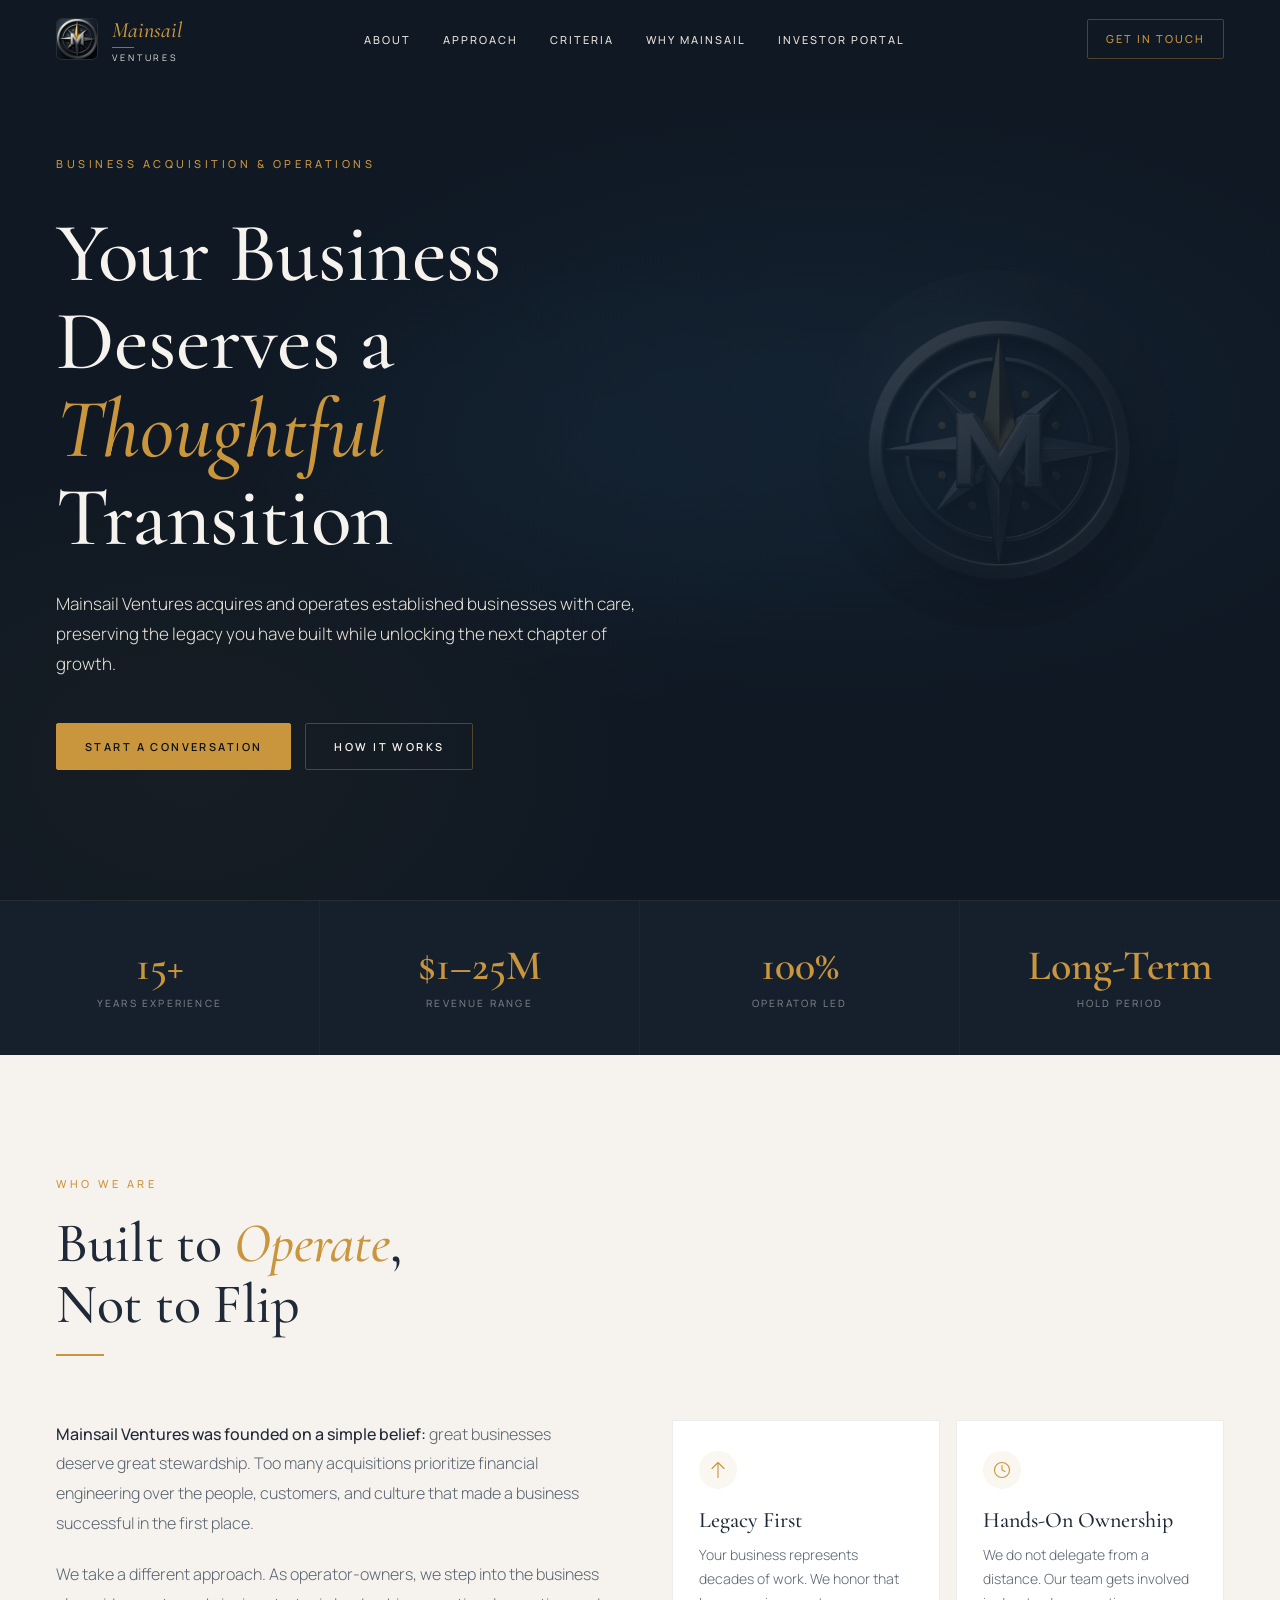
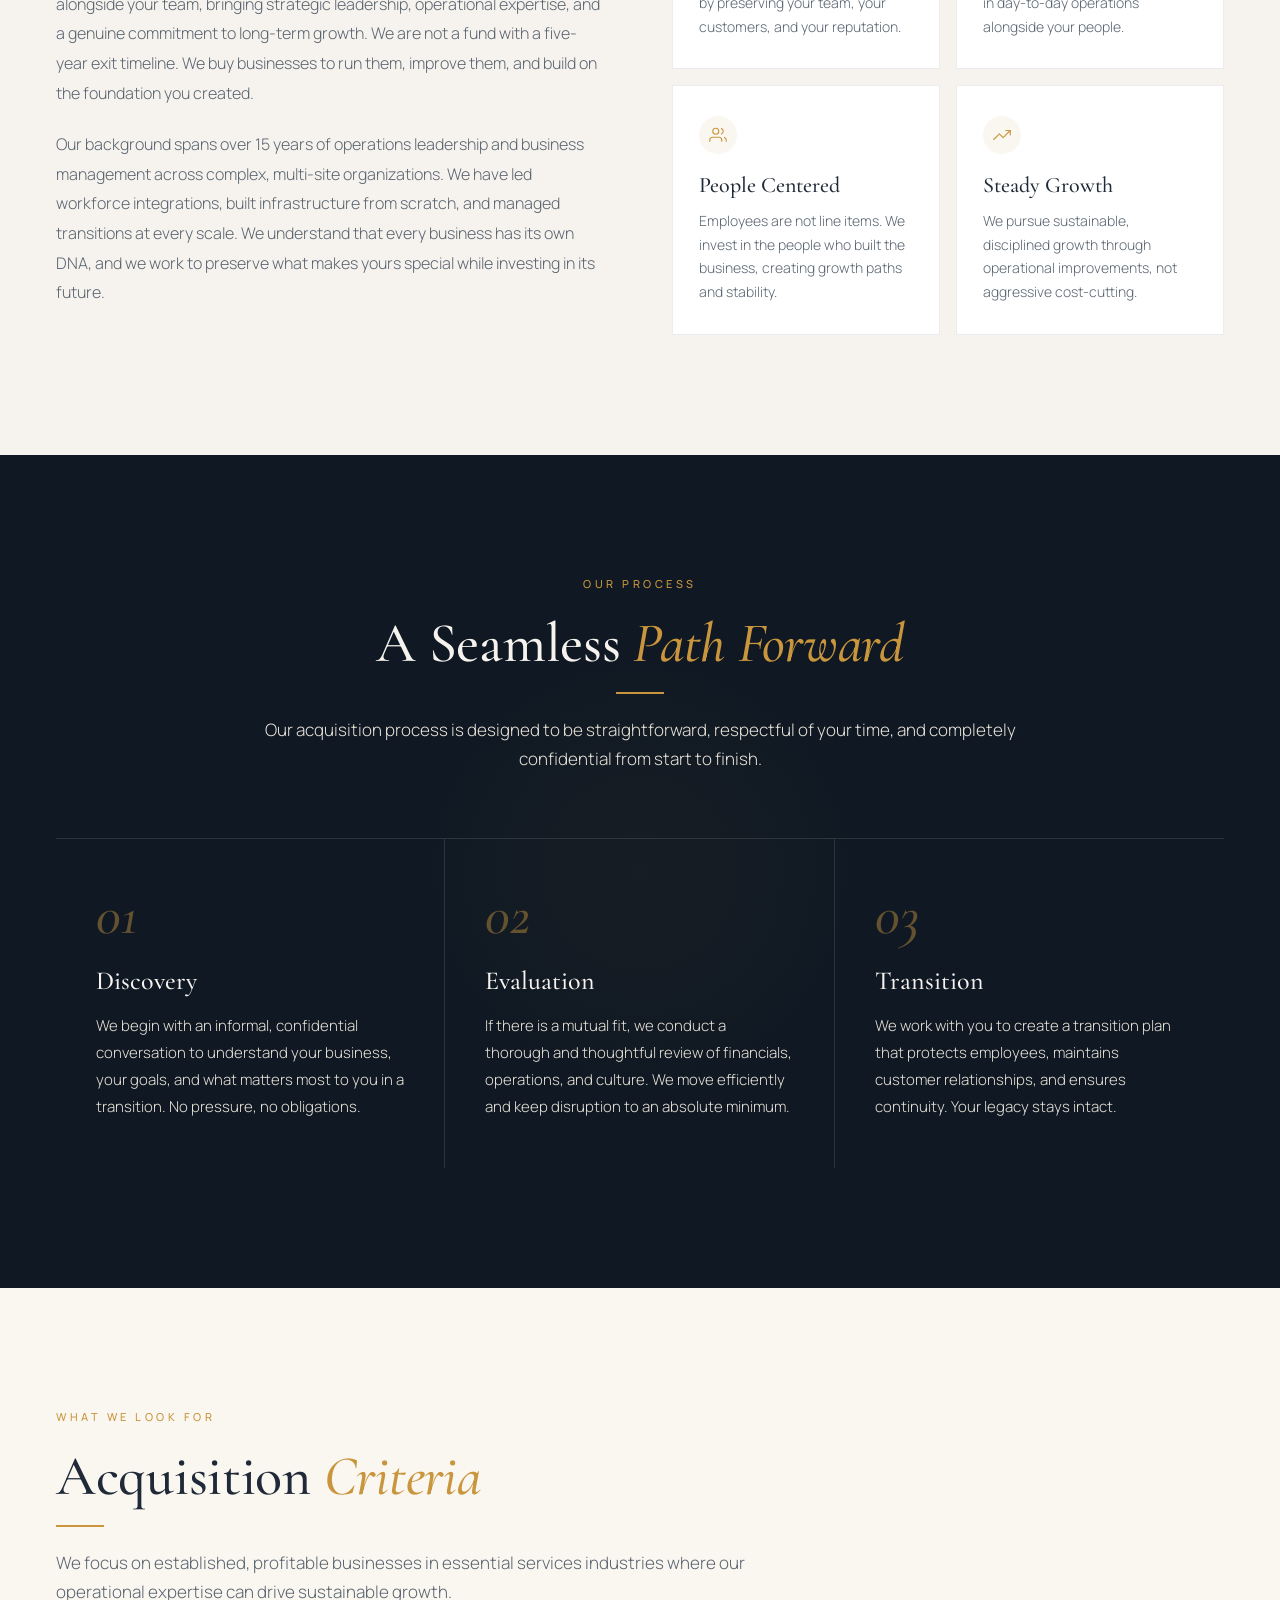
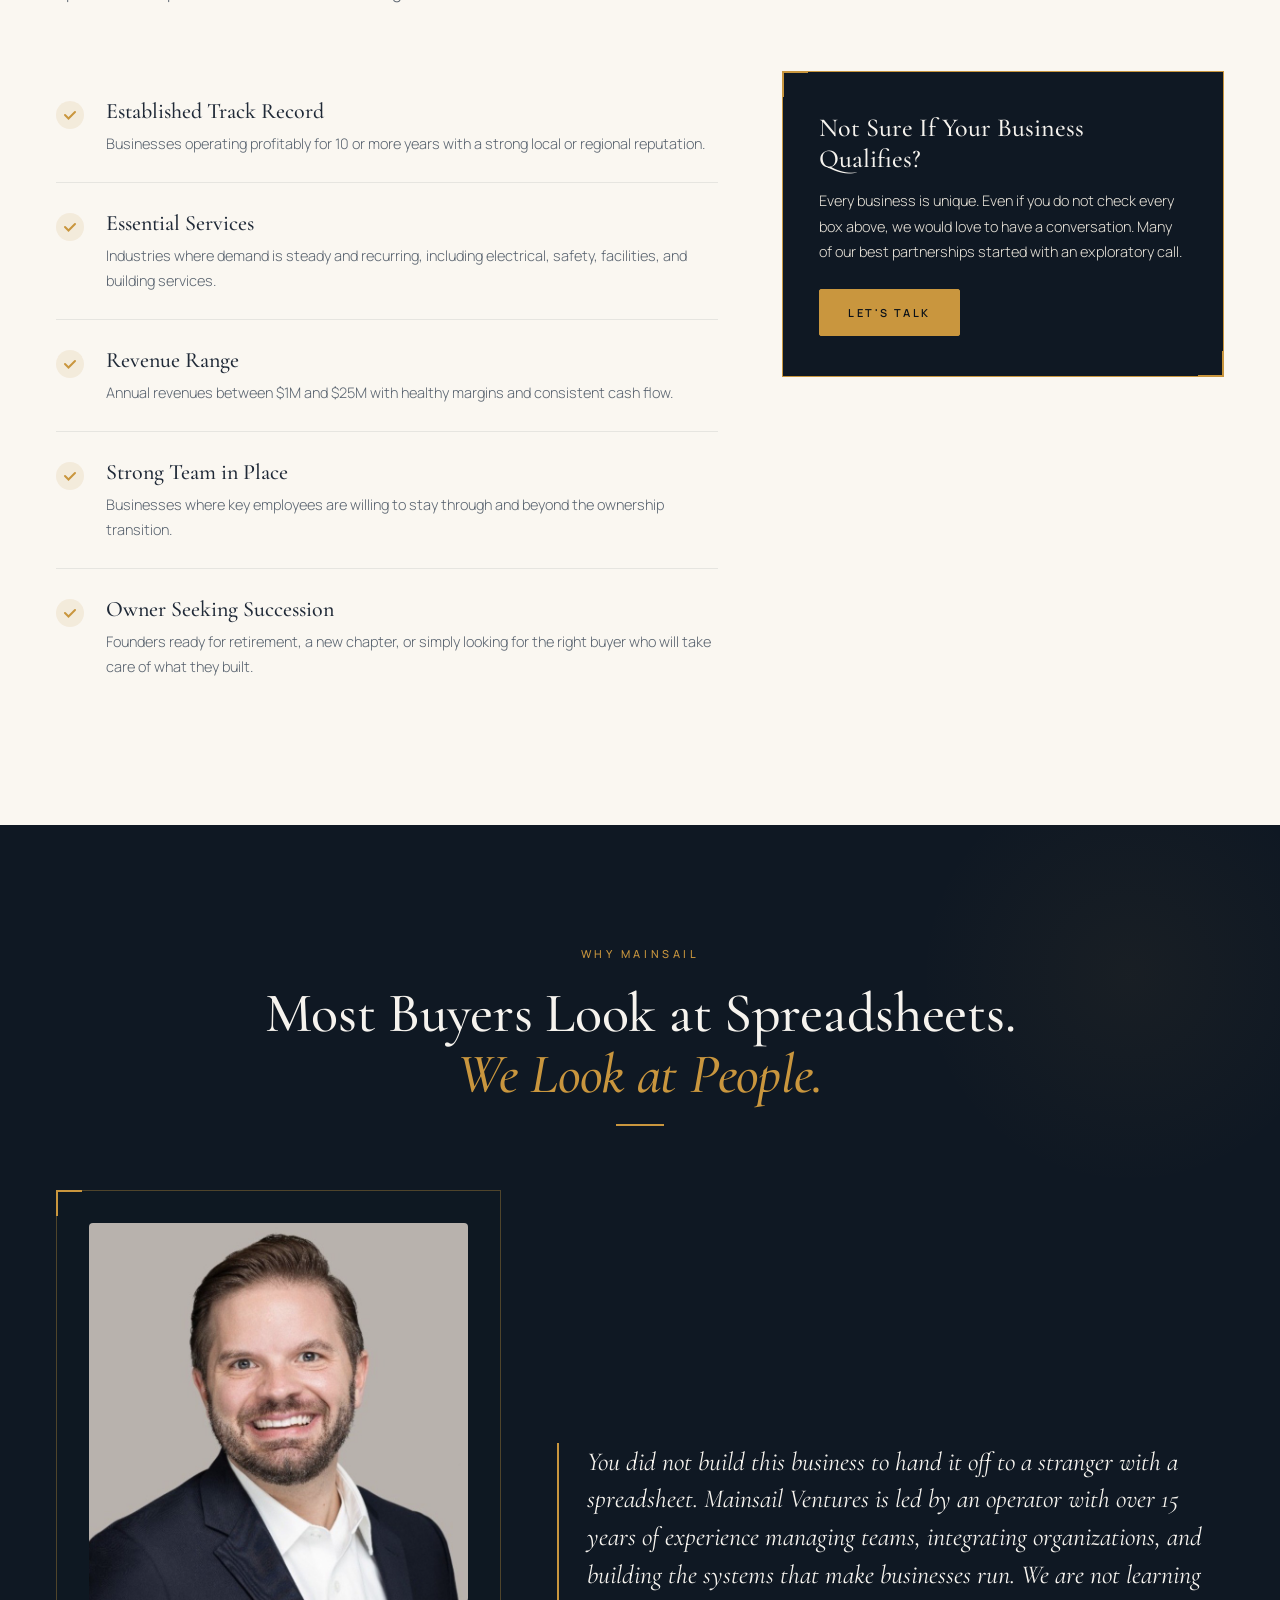
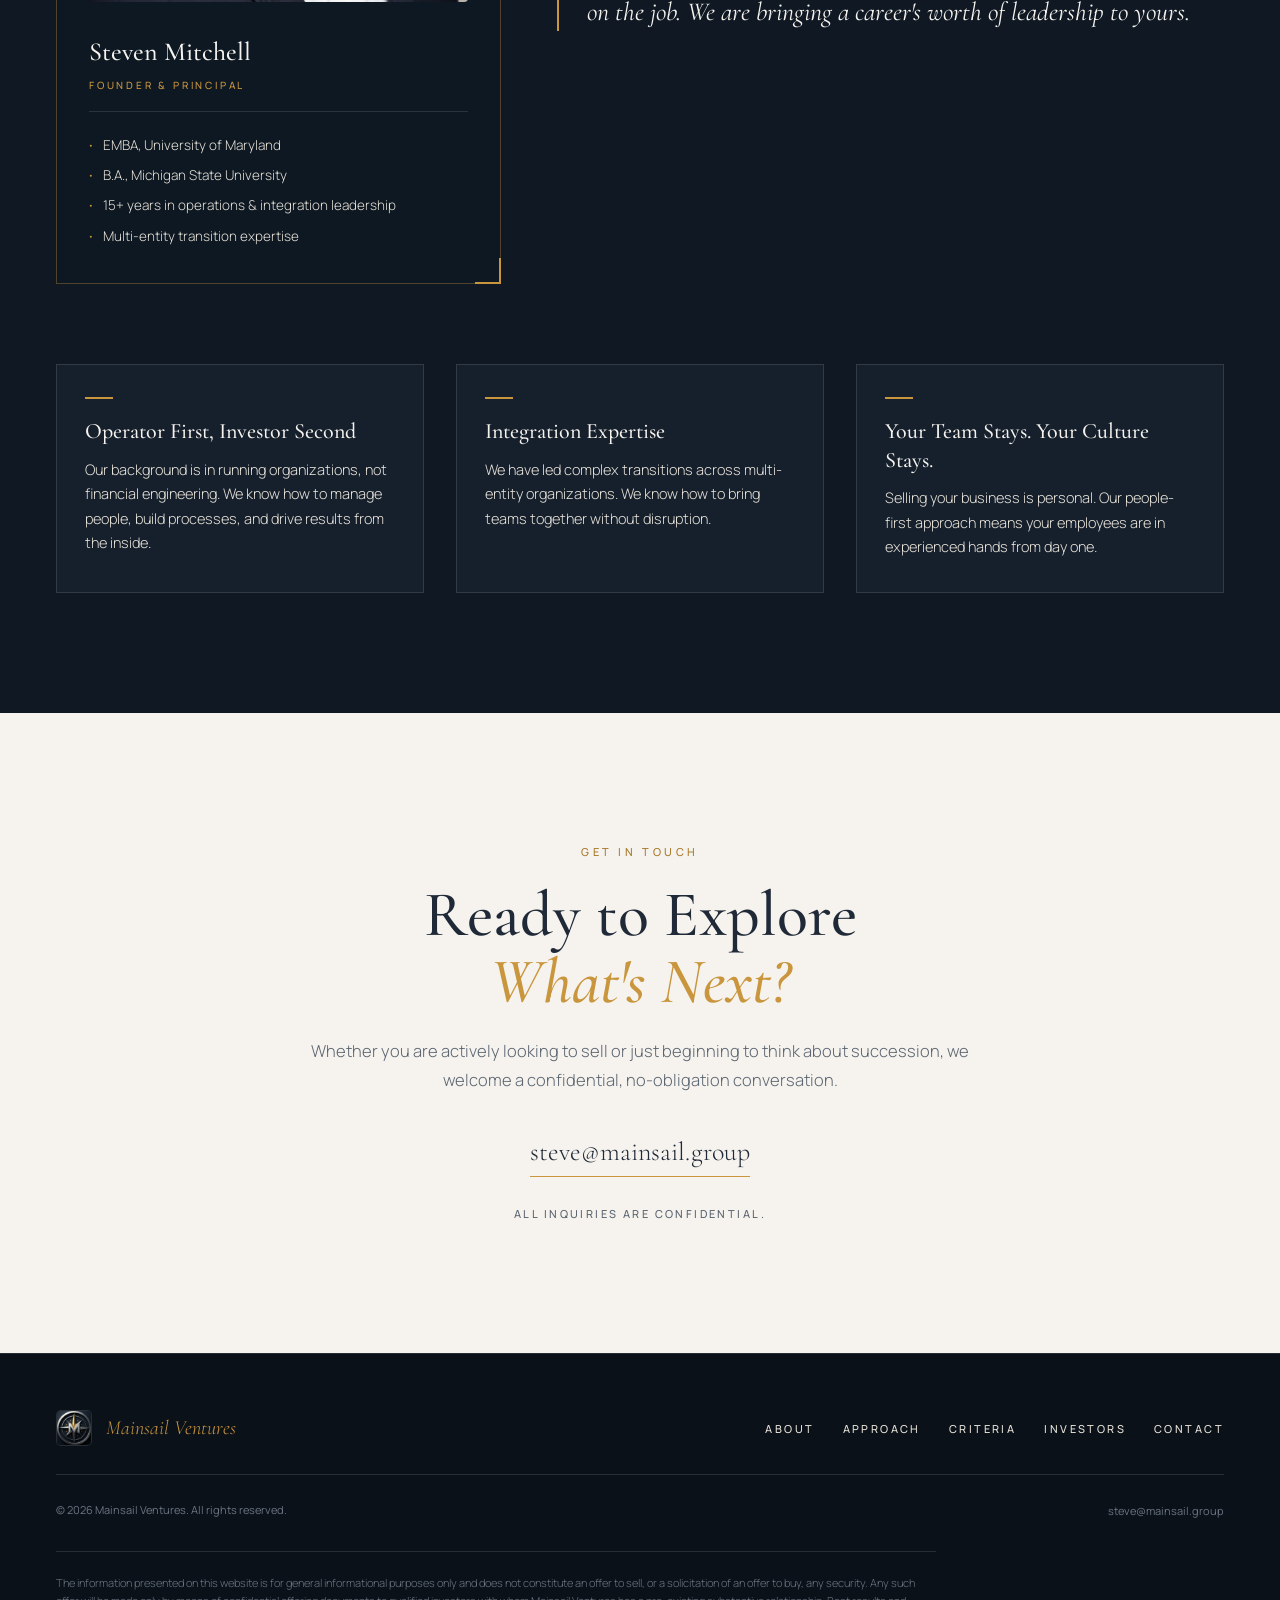
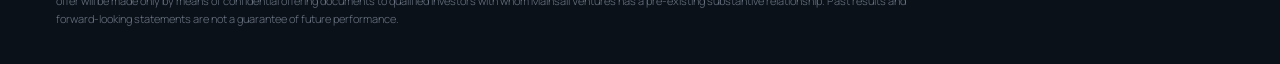
==== commit 5ced2510: "Add files via upload" ====
--- a/index.html
+++ b/index.html
@@ -3,8 +3,8 @@
 <head>
 <meta charset="UTF-8" />
 <meta name="viewport" content="width=device-width, initial-scale=1.0" />
-<title>Mainsail Ventures | Acquire · Operate · Grow</title>
-<meta name="description" content="Mainsail Ventures is acquiring and operating an established commercial electrical contractor in the DC, Maryland, and Virginia corridor." />
+<title>Mainsail Ventures | Business Acquisition &amp; Operations</title>
+<meta name="description" content="Mainsail Ventures acquires and operates established businesses in essential services industries.  We preserve your legacy while unlocking the next chapter of growth." />
 <meta name="author" content="Steven Mitchell" />
 
 <!-- Favicons (cache-busted v3) -->
@@ -24,7 +24,7 @@
 <!-- Open Graph -->
 <meta property="og:type" content="website" />
 <meta property="og:title" content="Mainsail Ventures" />
-<meta property="og:description" content="Acquire · Operate · Grow. Commercial electrical contracting in the DC, Maryland, and Virginia corridor." />
+<meta property="og:description" content="Business Acquisition &amp; Operations.  Acquire · Operate · Grow." />
 <meta property="og:image" content="/favicon-512.png" />
 <meta property="og:url" content="https://mainsail.group" />
 
@@ -35,111 +35,86 @@
 
 <style>
   :root {
-    --navy: #0F1823;
-    --navy-deep: #0A1119;
-    --navy-soft: #16202D;
-    --cream: #F6F3EE;
-    --cream-dim: #E8E3D9;
-    --gold: #C9963E;
-    --gold-soft: #D4A858;
-    --gold-deep: #A87A2A;
-    --muted-blue: #6B7482;
-    --muted-warm: #8A867C;
-    --rule: rgba(201, 150, 62, 0.35);
-    --rule-soft: rgba(246, 243, 238, 0.12);
+    --navy:        #0F1823;
+    --navy-deep:   #0A1119;
+    --navy-mid:    #16202D;
+    --cream:       #F6F3EE;
+    --cream-dim:   #E8E3D9;
+    --sand-light:  #FAF7F1;
+    --gold:        #C9963E;
+    --gold-soft:   #D4A858;
+    --gold-deep:   #A87A2A;
+    --white:       #FFFFFF;
+    --text:        #1F2937;
+    --text-light:  #5A6470;
+    --muted-blue:  #6B7482;
+    --divider:     rgba(7, 19, 33, 0.08);
+    --rule:        rgba(201, 150, 62, 0.35);
+    --rule-soft:   rgba(246, 243, 238, 0.12);
   }
 
   * { box-sizing: border-box; margin: 0; padding: 0; }
-
   html { scroll-behavior: smooth; }
-
   body {
     font-family: 'Manrope', system-ui, sans-serif;
     background: var(--navy);
     color: var(--cream);
+    font-weight: 300;
     line-height: 1.6;
-    font-weight: 300;
     -webkit-font-smoothing: antialiased;
     text-rendering: optimizeLegibility;
   }
 
-  /* === NAVIGATION === */
+  /* ===================== NAV ===================== */
   nav {
-    position: fixed;
-    top: 0; left: 0; right: 0;
-    padding: 22px 48px;
-    display: flex;
-    align-items: center;
-    justify-content: space-between;
-    z-index: 100;
-    transition: all 0.3s ease;
+    position: fixed; top: 0; left: 0; right: 0;
+    height: 78px; padding: 0 56px;
+    display: flex; align-items: center; justify-content: space-between;
+    z-index: 100; transition: all 0.3s ease;
     background: rgba(15, 24, 35, 0);
     backdrop-filter: blur(0px);
   }
-
   nav.scrolled {
     background: rgba(15, 24, 35, 0.92);
     backdrop-filter: blur(14px);
-    padding: 14px 48px;
+    height: 64px;
     border-bottom: 1px solid var(--rule-soft);
   }
 
-  /* Logo + brand lockup using closing-slide treatment */
-  .brand {
-    display: flex;
-    align-items: center;
-    gap: 14px;
-    text-decoration: none;
-    color: inherit;
-  }
-
-  .brand-mark {
-    width: 42px;
-    height: 42px;
+  .nav-logo {
+    display: flex; align-items: center; gap: 14px;
+    text-decoration: none; color: inherit;
+  }
+  .nav-mark {
+    width: 42px; height: 42px;
     border-radius: 6px;
     background: var(--navy-deep);
     overflow: hidden;
-    display: flex;
-    align-items: center;
-    justify-content: center;
+    display: flex; align-items: center; justify-content: center;
     border: 1px solid var(--rule-soft);
     flex-shrink: 0;
   }
-
-  .brand-mark img {
-    width: 100%;
-    height: 100%;
-    object-fit: cover;
-    object-position: center;
+  .nav-mark img {
+    width: 100%; height: 100%;
+    object-fit: cover; object-position: center;
     transform: scale(1.4);
   }
-
-  .brand-text {
-    display: flex;
-    flex-direction: column;
-    line-height: 1;
-    padding-top: 2px;
-  }
-
-  .brand-text .mainsail {
-    font-family: 'Cormorant Garamond', serif;
-    font-style: italic;
-    font-weight: 500;
-    font-size: 22px;
-    color: var(--gold);
-    letter-spacing: 0.01em;
-    line-height: 1;
-  }
-
-  .brand-text .ventures-rule {
-    width: 22px;
-    height: 1px;
+  .nav-wordmark {
+    display: flex; flex-direction: column; line-height: 1; padding-top: 2px;
+  }
+  .nav-wordmark .name {
+    font-family: 'Cormorant Garamond', serif;
+    font-style: italic; font-weight: 500;
+    font-size: 22px; color: var(--gold);
+    letter-spacing: 0.01em; line-height: 1;
+  }
+  .nav-wordmark .rule {
+    width: 22px; height: 1px;
     background: var(--gold);
     margin: 6px 0 5px 0;
     opacity: 0.7;
   }
-
-  .brand-text .ventures {
+  .nav-wordmark .sub {
     font-family: 'Manrope', sans-serif;
     font-weight: 400;
     font-size: 9px;
@@ -150,592 +125,735 @@
   }
 
   .nav-links {
-    display: flex;
-    align-items: center;
-    gap: 36px;
-  }
-
+    list-style: none;
+    display: flex; align-items: center; gap: 32px;
+  }
   .nav-links a {
     font-family: 'Manrope', sans-serif;
     color: var(--cream-dim);
     text-decoration: none;
-    font-size: 11px;
-    font-weight: 500;
-    letter-spacing: 0.18em;
-    text-transform: uppercase;
+    font-size: 11px; font-weight: 500;
+    letter-spacing: 0.18em; text-transform: uppercase;
     transition: color 0.2s ease;
-    position: relative;
-  }
-
+  }
   .nav-links a:hover { color: var(--gold); }
 
-  .nav-links a.investor-link {
+  .nav-cta {
+    font-family: 'Manrope', sans-serif;
     color: var(--gold);
     border: 1px solid var(--rule);
     padding: 10px 18px;
     border-radius: 2px;
+    text-decoration: none;
+    font-size: 11px; font-weight: 500;
+    letter-spacing: 0.18em; text-transform: uppercase;
     transition: all 0.25s ease;
   }
-
-  .nav-links a.investor-link:hover {
+  .nav-cta:hover {
     background: var(--gold);
     color: var(--navy-deep);
     border-color: var(--gold);
   }
 
-  /* === HERO === */
+  .mobile-menu-btn {
+    display: none;
+    background: transparent; border: 0;
+    width: 32px; height: 32px;
+    flex-direction: column; justify-content: center; gap: 5px;
+    cursor: pointer;
+  }
+  .mobile-menu-btn span {
+    display: block; height: 1px;
+    background: var(--cream-dim);
+    transition: all 0.25s ease;
+  }
+
+  /* ===================== HERO ===================== */
   .hero {
+    position: relative;
     min-height: 100vh;
-    padding: 140px 64px 80px;
-    display: flex;
-    align-items: center;
+    background: var(--navy);
+    overflow: hidden;
+    display: flex; align-items: center;
+  }
+  .hero-bg {
+    position: absolute; inset: 0;
+    background:
+      radial-gradient(ellipse 70% 50% at 65% 45%, rgba(20, 36, 52, 0.8), transparent 70%),
+      radial-gradient(ellipse 40% 40% at 15% 85%, rgba(201, 150, 62, 0.04), transparent);
+    pointer-events: none;
+  }
+  .hero-glow {
+    position: absolute; top: 50%; left: 50%;
+    transform: translate(-50%, -50%);
+    width: 800px; height: 400px;
+    background: radial-gradient(ellipse, rgba(20, 36, 52, 0.6), transparent 70%);
+    pointer-events: none;
+  }
+  /* Faded compass logo, original treatment */
+  .hero-logo {
+    position: absolute; right: 8%; top: 50%;
+    transform: translateY(-50%);
+    width: 360px; height: 360px;
+    opacity: 0.12;
+    border-radius: 50%;
+    object-fit: cover;
+    pointer-events: none;
+    filter: saturate(0.9);
+  }
+  .hero-content {
+    position: relative; z-index: 2;
+    max-width: 760px;
+    padding: 140px 56px 120px;
+  }
+  .hero-label {
+    display: inline-block;
+    font-family: 'Manrope', sans-serif;
+    font-size: 11px; font-weight: 500;
+    letter-spacing: 0.32em; text-transform: uppercase;
+    color: var(--gold);
+    margin-bottom: 36px;
+  }
+  .hero h1 {
+    font-family: 'Cormorant Garamond', serif;
+    font-size: clamp(48px, 7vw, 84px);
+    font-weight: 500;
+    line-height: 1.05;
+    letter-spacing: -0.005em;
+    color: var(--cream);
+    margin-bottom: 28px;
+  }
+  .hero h1 em {
+    font-style: italic;
+    color: var(--gold);
+    font-weight: 500;
+  }
+  .hero-desc {
+    font-family: 'Manrope', sans-serif;
+    font-size: 17px;
+    line-height: 1.75;
+    color: var(--cream-dim);
+    max-width: 580px;
+    margin-bottom: 44px;
+    font-weight: 300;
+  }
+  .hero-actions {
+    display: flex; gap: 14px;
+  }
+
+  .btn-gold, .btn-outline {
+    display: inline-block;
+    padding: 14px 28px;
+    font-family: 'Manrope', sans-serif;
+    font-size: 11px; font-weight: 600;
+    letter-spacing: 0.22em; text-transform: uppercase;
+    text-decoration: none;
+    border-radius: 2px;
+    transition: all 0.25s ease;
+    cursor: pointer;
+  }
+  .btn-gold {
+    background: var(--gold);
+    color: var(--navy-deep);
+    border: 1px solid var(--gold);
+  }
+  .btn-gold:hover {
+    background: var(--gold-soft);
+    border-color: var(--gold-soft);
+  }
+  .btn-outline {
+    background: transparent;
+    color: var(--cream);
+    border: 1px solid var(--rule);
+  }
+  .btn-outline:hover {
+    background: var(--gold);
+    color: var(--navy-deep);
+    border-color: var(--gold);
+  }
+
+  /* ===================== STATS ===================== */
+  .stats {
+    background: var(--navy-mid);
+    display: grid; grid-template-columns: repeat(4, 1fr);
+    border-top: 1px solid rgba(201, 150, 62, 0.1);
+  }
+  .stat {
+    padding: 44px 32px; text-align: center;
+    border-right: 1px solid rgba(255, 255, 255, 0.03);
+    transition: background 0.3s;
+  }
+  .stat:last-child { border-right: none; }
+  .stat:hover { background: rgba(255, 255, 255, 0.02); }
+  .stat-value {
+    font-family: 'Cormorant Garamond', serif;
+    font-size: 42px; font-weight: 600;
+    color: var(--gold);
+    margin-bottom: 8px;
+    line-height: 1;
+  }
+  .stat-label {
+    font-family: 'Manrope', sans-serif;
+    font-size: 10px; font-weight: 500;
+    letter-spacing: 0.22em; text-transform: uppercase;
+    color: rgba(255, 255, 255, 0.4);
+  }
+
+  /* ===================== SECTION COMMONS ===================== */
+  .section-header {
+    margin-bottom: 64px;
+    max-width: 760px;
+  }
+  .section-header.center {
+    text-align: center; margin-left: auto; margin-right: auto;
+  }
+  .section-label {
+    font-family: 'Manrope', sans-serif;
+    font-size: 11px; font-weight: 500;
+    letter-spacing: 0.32em; text-transform: uppercase;
+    color: var(--gold);
+    margin-bottom: 20px;
+  }
+  .section-header h2 {
+    font-family: 'Cormorant Garamond', serif;
+    font-size: clamp(36px, 4.5vw, 56px);
+    font-weight: 500;
+    line-height: 1.1;
+    letter-spacing: -0.005em;
+    margin-bottom: 18px;
+  }
+  .section-header h2 em {
+    font-style: italic;
+    color: var(--gold);
+    font-weight: 500;
+  }
+  .section-rule {
+    width: 48px; height: 2px;
+    background: var(--gold);
+    margin: 18px 0 0;
+  }
+  .section-header.center .section-rule { margin: 18px auto 0; }
+  .lead {
+    font-size: 17px;
+    line-height: 1.7;
+    margin-top: 22px;
+    font-weight: 300;
+  }
+
+  /* ===================== ABOUT ===================== */
+  .about {
+    padding: 120px 56px;
+    background: var(--cream);
+    color: var(--text);
+  }
+  .about .section-header h2 { color: var(--text); }
+  .about-grid {
+    display: grid;
+    grid-template-columns: 1fr 1fr;
+    gap: 64px;
+    align-items: start;
+    max-width: 1240px;
+    margin: 0 auto;
+  }
+  .about-prose p {
+    font-size: 16px;
+    line-height: 1.85;
+    color: var(--text-light);
+    margin-bottom: 22px;
+    font-weight: 300;
+  }
+  .about-prose p strong {
+    color: var(--text);
+    font-weight: 500;
+  }
+
+  .values-grid {
+    display: grid;
+    grid-template-columns: 1fr 1fr;
+    gap: 16px;
+  }
+  .value-card {
+    background: var(--white);
+    padding: 30px 26px;
+    border: 1px solid var(--divider);
+    transition: all 0.35s ease;
+    position: relative;
+  }
+  .value-card::before {
+    content: ''; position: absolute; top: 0; left: 0;
+    width: 0; height: 2px; background: var(--gold);
+    transition: width 0.35s ease;
+  }
+  .value-card:hover {
+    border-color: rgba(201, 150, 62, 0.25);
+    box-shadow: 0 8px 32px rgba(7, 19, 33, 0.06);
+    transform: translateY(-3px);
+  }
+  .value-card:hover::before { width: 100%; }
+  .value-icon {
+    width: 38px; height: 38px;
+    background: var(--sand-light);
+    border-radius: 50%;
+    margin-bottom: 18px;
+    display: flex; align-items: center; justify-content: center;
+  }
+  .value-icon svg { width: 18px; height: 18px; }
+  .value-card h4 {
+    font-family: 'Cormorant Garamond', serif;
+    font-size: 22px;
+    font-weight: 500;
+    color: var(--text);
+    margin-bottom: 10px;
+    line-height: 1.2;
+  }
+  .value-card p {
+    font-size: 14px;
+    line-height: 1.7;
+    color: var(--text-light);
+    font-weight: 300;
+  }
+
+  /* ===================== APPROACH ===================== */
+  .approach {
+    padding: 120px 56px;
+    background: var(--navy);
     position: relative;
     overflow: hidden;
   }
-
-  .hero::before {
-    content: '';
-    position: absolute;
-    top: 0; left: 0; right: 0; bottom: 0;
-    background:
-      radial-gradient(circle at 80% 20%, rgba(201, 150, 62, 0.06) 0%, transparent 50%),
-      radial-gradient(circle at 20% 80%, rgba(201, 150, 62, 0.03) 0%, transparent 50%);
+  .approach::before {
+    content: ''; position: absolute;
+    top: 50%; left: 50%; transform: translate(-50%, -50%);
+    width: 600px; height: 600px;
+    background: radial-gradient(circle, rgba(201, 150, 62, 0.04), transparent 60%);
     pointer-events: none;
   }
-
-  .hero-grid {
-    max-width: 1280px;
+  .approach .section-header { position: relative; z-index: 1; }
+  .approach .section-header h2 { color: var(--cream); }
+  .approach .lead { color: var(--cream-dim); }
+
+  .steps {
+    display: grid;
+    grid-template-columns: repeat(3, 1fr);
+    gap: 0;
+    position: relative; z-index: 1;
+    max-width: 1240px;
     margin: 0 auto;
-    width: 100%;
+    border-top: 1px solid var(--rule-soft);
+  }
+  .step {
+    padding: 48px 40px;
+    border-right: 1px solid var(--rule-soft);
+  }
+  .step:last-child { border-right: none; }
+  .step-num {
+    font-family: 'Cormorant Garamond', serif;
+    font-style: italic;
+    font-size: 56px; font-weight: 500;
+    color: rgba(201, 150, 62, 0.45);
+    line-height: 1;
+    margin-bottom: 22px;
+  }
+  .step h3 {
+    font-family: 'Cormorant Garamond', serif;
+    font-size: 26px;
+    color: var(--cream);
+    margin-bottom: 16px;
+    font-weight: 500;
+    line-height: 1.2;
+  }
+  .step p {
+    font-size: 15px;
+    line-height: 1.8;
+    color: var(--cream-dim);
+    font-weight: 300;
+  }
+
+  /* ===================== CRITERIA ===================== */
+  .criteria {
+    padding: 120px 56px;
+    background: var(--sand-light);
+    color: var(--text);
+  }
+  .criteria .section-header h2 { color: var(--text); }
+  .criteria .lead { color: var(--text-light); }
+
+  .criteria-layout {
     display: grid;
-    grid-template-columns: 1.4fr 1fr;
-    gap: 80px;
+    grid-template-columns: 1.2fr 0.8fr;
+    gap: 64px;
+    align-items: start;
+    max-width: 1240px;
+    margin: 0 auto;
+  }
+  .criteria-list { list-style: none; }
+  .criteria-item {
+    padding: 26px 0;
+    border-bottom: 1px solid var(--divider);
+    display: flex; gap: 22px; align-items: flex-start;
+  }
+  .criteria-item:last-child { border-bottom: none; }
+  .check-circle {
+    flex-shrink: 0;
+    width: 28px; height: 28px;
+    border-radius: 50%;
+    background: rgba(201, 150, 62, 0.12);
+    display: flex; align-items: center; justify-content: center;
+    margin-top: 4px;
+  }
+  .check-circle svg { width: 14px; height: 14px; }
+  .criteria-item h4 {
+    font-family: 'Cormorant Garamond', serif;
+    font-size: 22px; font-weight: 500;
+    color: var(--text);
+    margin-bottom: 6px;
+    line-height: 1.3;
+  }
+  .criteria-item p {
+    font-size: 14.5px;
+    line-height: 1.7;
+    color: var(--text-light);
+    font-weight: 300;
+  }
+
+  .criteria-sidebar {
+    background: var(--navy);
+    color: var(--cream);
+    padding: 40px 36px;
+    border: 1px solid var(--gold);
+    position: relative;
+  }
+  .criteria-sidebar::before {
+    content: ''; position: absolute; top: -1px; left: -1px;
+    width: 24px; height: 24px;
+    border-top: 2px solid var(--gold);
+    border-left: 2px solid var(--gold);
+  }
+  .criteria-sidebar::after {
+    content: ''; position: absolute; bottom: -1px; right: -1px;
+    width: 24px; height: 24px;
+    border-bottom: 2px solid var(--gold);
+    border-right: 2px solid var(--gold);
+  }
+  .criteria-sidebar h3 {
+    font-family: 'Cormorant Garamond', serif;
+    font-size: 26px;
+    font-weight: 500;
+    margin-bottom: 14px;
+    line-height: 1.2;
+  }
+  .criteria-sidebar p {
+    font-size: 14.5px;
+    line-height: 1.75;
+    color: var(--cream-dim);
+    margin-bottom: 24px;
+    font-weight: 300;
+  }
+
+  /* ===================== WHY MAINSAIL ===================== */
+  .why {
+    padding: 120px 56px;
+    background: var(--navy);
+    position: relative;
+    overflow: hidden;
+  }
+  .why::before {
+    content: ''; position: absolute;
+    top: -100px; right: -100px;
+    width: 500px; height: 500px;
+    background: radial-gradient(circle, rgba(201, 150, 62, 0.05), transparent 60%);
+    pointer-events: none;
+  }
+  .why .section-header { position: relative; z-index: 1; }
+  .why .section-header h2 { color: var(--cream); }
+
+  .why-founder {
+    max-width: 1240px; margin: 0 auto 80px;
+    display: grid;
+    grid-template-columns: 0.8fr 1.2fr;
+    gap: 56px;
     align-items: center;
+    position: relative; z-index: 1;
+  }
+  .founder-photo-wrap {
+    border: 1px solid var(--rule);
+    padding: 32px;
+    background: rgba(15, 24, 35, 0.5);
     position: relative;
-    z-index: 1;
-  }
-
-  .hero-eyebrow {
-    font-family: 'Manrope', sans-serif;
-    font-size: 11px;
-    color: var(--gold);
-    letter-spacing: 0.32em;
-    text-transform: uppercase;
-    margin-bottom: 32px;
-    font-weight: 500;
-  }
-
-  .hero h1 {
-    font-family: 'Cormorant Garamond', serif;
-    font-size: clamp(56px, 8vw, 116px);
-    font-weight: 600;
-    line-height: 0.95;
-    letter-spacing: -0.01em;
+  }
+  .founder-photo-wrap::before {
+    content: ''; position: absolute; top: -1px; left: -1px;
+    width: 24px; height: 24px;
+    border-top: 2px solid var(--gold);
+    border-left: 2px solid var(--gold);
+  }
+  .founder-photo-wrap::after {
+    content: ''; position: absolute; bottom: -1px; right: -1px;
+    width: 24px; height: 24px;
+    border-bottom: 2px solid var(--gold);
+    border-right: 2px solid var(--gold);
+  }
+  .founder-photo {
+    width: 100%; aspect-ratio: 1;
+    object-fit: cover;
+    border-radius: 4px;
+    margin-bottom: 22px;
+    background: var(--navy-deep);
+    filter: saturate(0.9);
+    transition: filter 0.4s ease;
+  }
+  .founder-photo:hover { filter: saturate(1.05); }
+  .founder-name {
+    font-family: 'Cormorant Garamond', serif;
+    font-size: 26px;
+    font-weight: 500;
     color: var(--cream);
-    text-transform: uppercase;
-    margin-bottom: 0;
-  }
-
-  .hero h1 .ventures-italic {
-    display: block;
-    font-style: italic;
-    font-weight: 500;
-    color: var(--gold);
-    text-transform: none;
-    letter-spacing: -0.005em;
-    margin-top: -8px;
-  }
-
-  .hero-tagline {
-    font-family: 'Manrope', sans-serif;
-    font-size: 13px;
-    letter-spacing: 0.42em;
-    text-transform: uppercase;
-    color: var(--cream-dim);
-    margin-top: 36px;
-    font-weight: 400;
-  }
-
-  .hero-tagline .dot {
-    color: var(--gold);
-    margin: 0 14px;
-  }
-
-  .hero-meta {
-    margin-top: 56px;
-    padding-top: 28px;
-    border-top: 1px solid var(--rule-soft);
-    display: flex;
-    gap: 64px;
-  }
-
-  .hero-meta-item .label {
+    margin-bottom: 4px;
+  }
+  .founder-title {
     font-family: 'Manrope', sans-serif;
     font-size: 10px;
     letter-spacing: 0.28em;
     text-transform: uppercase;
     color: var(--gold);
-    margin-bottom: 8px;
-    font-weight: 500;
-  }
-
-  .hero-meta-item .value {
-    font-family: 'Cormorant Garamond', serif;
-    font-size: 18px;
-    color: var(--cream);
-    font-weight: 500;
-  }
-
-  .hero-logo {
-    display: flex;
-    align-items: center;
-    justify-content: center;
-    position: relative;
-  }
-
-  .hero-logo-wrap {
-    width: 100%;
-    max-width: 380px;
-    aspect-ratio: 1;
-    border-radius: 8px;
-    background: var(--navy-deep);
-    overflow: hidden;
-    box-shadow: 0 30px 90px rgba(0, 0, 0, 0.5);
-    opacity: 0.92;
-  }
-
-  .hero-logo-wrap img {
-    width: 100%;
-    height: 100%;
-    object-fit: cover;
-  }
-
-  /* === SECTIONS === */
-  section {
-    padding: 120px 64px;
-    position: relative;
-  }
-
-  .section-inner {
-    max-width: 1180px;
-    margin: 0 auto;
-  }
-
-  .section-eyebrow {
-    font-family: 'Manrope', sans-serif;
-    font-size: 11px;
-    color: var(--gold);
-    letter-spacing: 0.32em;
-    text-transform: uppercase;
-    margin-bottom: 24px;
-    font-weight: 500;
-  }
-
-  .section-heading {
-    font-family: 'Cormorant Garamond', serif;
-    font-size: clamp(40px, 5vw, 64px);
-    font-weight: 500;
-    line-height: 1.05;
-    color: var(--cream);
-    margin-bottom: 20px;
-    max-width: 760px;
-  }
-
-  .section-heading em {
-    font-style: italic;
-    color: var(--gold);
-    font-weight: 500;
-  }
-
-  .section-rule {
-    width: 56px;
-    height: 2px;
-    background: var(--gold);
-    margin-bottom: 48px;
-  }
-
-  .section-lede {
-    font-size: 18px;
-    line-height: 1.7;
-    color: var(--cream-dim);
-    max-width: 720px;
-    margin-bottom: 56px;
-    font-weight: 300;
-  }
-
-  /* === ABOUT / WHY MAINSAIL === */
-  .about {
-    background: var(--navy-soft);
-    border-top: 1px solid var(--rule-soft);
-    border-bottom: 1px solid var(--rule-soft);
-  }
-
-  .about-grid {
-    display: grid;
-    grid-template-columns: 1fr 1.2fr;
-    gap: 80px;
-    align-items: start;
-  }
-
-  .founder-card {
-    border: 1px solid var(--rule);
-    padding: 36px;
-    background: rgba(15, 24, 35, 0.4);
-    position: relative;
-  }
-
-  .founder-card::before {
-    content: '';
-    position: absolute;
-    top: -1px; left: -1px;
-    width: 28px; height: 28px;
-    border-top: 2px solid var(--gold);
-    border-left: 2px solid var(--gold);
-  }
-
-  .founder-card::after {
-    content: '';
-    position: absolute;
-    bottom: -1px; right: -1px;
-    width: 28px; height: 28px;
-    border-bottom: 2px solid var(--gold);
-    border-right: 2px solid var(--gold);
-  }
-
-  .founder-photo {
-    width: 100%;
-    aspect-ratio: 1;
-    border-radius: 4px;
-    background: var(--navy-deep);
-    overflow: hidden;
-    margin-bottom: 24px;
-    filter: saturate(0.85);
-    transition: filter 0.4s ease;
-  }
-
-  .founder-photo:hover { filter: saturate(1.05); }
-
-  .founder-photo img {
-    width: 100%;
-    height: 100%;
-    object-fit: cover;
-  }
-
-  .founder-name {
-    font-family: 'Cormorant Garamond', serif;
-    font-size: 30px;
-    font-weight: 500;
-    color: var(--cream);
-    margin-bottom: 4px;
-  }
-
-  .founder-title {
-    font-family: 'Manrope', sans-serif;
-    font-size: 11px;
-    letter-spacing: 0.28em;
-    text-transform: uppercase;
-    color: var(--gold);
     margin-bottom: 18px;
     font-weight: 500;
   }
-
-  .founder-creds {
+  .founder-credentials {
     list-style: none;
     border-top: 1px solid var(--rule-soft);
     padding-top: 18px;
   }
-
-  .founder-creds li {
-    font-size: 14px;
+  .founder-credentials li {
+    font-size: 13.5px;
     color: var(--cream-dim);
-    padding: 6px 0;
+    padding: 5px 0;
+    font-weight: 300;
     line-height: 1.5;
   }
-
-  .founder-creds li::before {
+  .founder-credentials li::before {
     content: '·';
     color: var(--gold);
     margin-right: 10px;
     font-weight: 700;
   }
 
-  .about-copy p {
-    font-size: 17px;
-    line-height: 1.75;
-    color: var(--cream-dim);
-    margin-bottom: 22px;
-    font-weight: 300;
-  }
-
-  .about-copy p strong {
+  .why-content blockquote {
+    font-family: 'Cormorant Garamond', serif;
+    font-style: italic;
+    font-size: 26px;
+    line-height: 1.45;
     color: var(--cream);
-    font-weight: 500;
-  }
-
-  /* === FOCUS SECTION === */
-  .focus-grid {
+    font-weight: 400;
+    border-left: 2px solid var(--gold);
+    padding-left: 28px;
+  }
+
+  .why-points {
+    max-width: 1240px; margin: 0 auto;
     display: grid;
     grid-template-columns: repeat(3, 1fr);
     gap: 32px;
-    margin-top: 64px;
-  }
-
-  .focus-card {
-    padding: 36px 32px;
+    position: relative; z-index: 1;
+  }
+  .why-point {
+    padding: 32px 28px;
     border: 1px solid var(--rule-soft);
-    background: var(--navy-soft);
+    background: var(--navy-mid);
     position: relative;
     transition: all 0.3s ease;
   }
-
-  .focus-card:hover {
+  .why-point:hover {
     border-color: var(--rule);
     transform: translateY(-2px);
   }
-
-  .focus-card-num {
-    font-family: 'Cormorant Garamond', serif;
-    font-size: 14px;
-    font-style: italic;
-    color: var(--gold);
-    margin-bottom: 20px;
-    letter-spacing: 0.05em;
-  }
-
-  .focus-card h3 {
-    font-family: 'Cormorant Garamond', serif;
-    font-size: 26px;
+  .why-point .accent {
+    width: 28px; height: 2px;
+    background: var(--gold);
+    margin-bottom: 18px;
+  }
+  .why-point h4 {
+    font-family: 'Cormorant Garamond', serif;
+    font-size: 22px;
     font-weight: 500;
     color: var(--cream);
-    margin-bottom: 16px;
-    line-height: 1.2;
-  }
-
-  .focus-card p {
-    font-size: 15px;
+    margin-bottom: 12px;
+    line-height: 1.3;
+  }
+  .why-point p {
+    font-size: 14.5px;
     line-height: 1.7;
     color: var(--cream-dim);
     font-weight: 300;
   }
 
-  /* === TRACK RECORD === */
-  .track {
-    background: var(--navy-soft);
-    border-top: 1px solid var(--rule-soft);
-    border-bottom: 1px solid var(--rule-soft);
-  }
-
-  .track-grid {
-    display: grid;
-    grid-template-columns: repeat(4, 1fr);
-    gap: 1px;
-    background: var(--rule-soft);
-    margin-top: 48px;
-    border: 1px solid var(--rule-soft);
-  }
-
-  .track-item {
-    background: var(--navy);
-    padding: 40px 28px;
-    text-align: left;
-  }
-
-  .track-num {
-    font-family: 'Cormorant Garamond', serif;
-    font-size: 52px;
-    font-weight: 600;
+  /* ===================== CTA ===================== */
+  .cta {
+    padding: 130px 56px;
+    background: var(--cream);
+    color: var(--text);
+    text-align: center;
+  }
+  .cta-inner {
+    max-width: 720px;
+    margin: 0 auto;
+  }
+  .cta .section-label { color: var(--gold-deep); }
+  .cta h2 {
+    font-family: 'Cormorant Garamond', serif;
+    font-size: clamp(40px, 5vw, 64px);
+    font-weight: 500;
+    line-height: 1.05;
+    color: var(--text);
+    margin-bottom: 22px;
+  }
+  .cta h2 em {
+    font-style: italic;
     color: var(--gold);
-    line-height: 1;
-    margin-bottom: 16px;
-  }
-
-  .track-label {
-    font-family: 'Manrope', sans-serif;
-    font-size: 10px;
-    letter-spacing: 0.25em;
-    text-transform: uppercase;
-    color: var(--cream);
-    margin-bottom: 12px;
-    font-weight: 500;
-  }
-
-  .track-desc {
-    font-size: 13px;
-    color: var(--muted-blue);
-    line-height: 1.55;
+    font-weight: 500;
+  }
+  .cta p {
+    font-size: 16.5px;
+    line-height: 1.75;
+    color: var(--text-light);
+    margin-bottom: 36px;
     font-weight: 300;
   }
-
-  /* === CONTACT === */
-  .contact {
-    padding: 140px 64px;
-  }
-
-  .contact-grid {
-    max-width: 1180px;
-    margin: 0 auto;
-    display: grid;
-    grid-template-columns: 1.2fr 1fr;
-    gap: 80px;
-    align-items: center;
-  }
-
-  .contact-card {
-    background: var(--cream);
-    color: var(--navy-deep);
-    padding: 48px;
-    border: 1px solid var(--gold);
-  }
-
-  .contact-card .contact-eyebrow {
+  .cta-email {
+    display: inline-block;
+    font-family: 'Cormorant Garamond', serif;
+    font-size: 26px;
+    color: var(--text);
+    text-decoration: none;
+    border-bottom: 1px solid var(--gold);
+    padding-bottom: 4px;
+    transition: color 0.2s ease;
+  }
+  .cta-email:hover { color: var(--gold-deep); }
+  .cta-note {
+    margin-top: 28px;
     font-family: 'Manrope', sans-serif;
     font-size: 11px;
-    letter-spacing: 0.32em;
+    letter-spacing: 0.22em;
     text-transform: uppercase;
-    color: var(--gold-deep);
-    font-weight: 600;
-    margin-bottom: 18px;
-  }
-
-  .contact-card h3 {
-    font-family: 'Cormorant Garamond', serif;
-    font-size: 36px;
-    font-weight: 500;
-    color: var(--navy-deep);
-    margin-bottom: 6px;
-  }
-
-  .contact-card .role {
+    color: var(--text-light);
+    font-weight: 500;
+  }
+
+  /* ===================== FOOTER ===================== */
+  footer {
+    background: var(--navy-deep);
+    padding: 56px 56px 36px;
+    border-top: 1px solid var(--rule-soft);
+  }
+  .footer-inner {
+    max-width: 1240px; margin: 0 auto;
+  }
+  .footer-top {
+    display: flex; justify-content: space-between; align-items: center;
+    flex-wrap: wrap; gap: 28px;
+    padding-bottom: 28px;
+    border-bottom: 1px solid var(--rule-soft);
+  }
+  .footer-logo {
+    display: flex; align-items: center; gap: 14px;
+    text-decoration: none; color: inherit;
+  }
+  .footer-logo .nav-mark { width: 36px; height: 36px; border-radius: 5px; }
+  .footer-logo .name {
+    font-family: 'Cormorant Garamond', serif;
+    font-style: italic;
+    font-size: 20px;
+    color: var(--gold);
+  }
+  .footer-nav {
+    list-style: none;
+    display: flex; gap: 28px; flex-wrap: wrap;
+  }
+  .footer-nav a {
     font-family: 'Manrope', sans-serif;
     font-size: 11px;
-    letter-spacing: 0.28em;
-    text-transform: uppercase;
-    color: var(--muted-blue);
-    margin-bottom: 28px;
-    font-weight: 500;
-  }
-
-  .contact-rule {
-    width: 40px;
-    height: 2px;
-    background: var(--gold);
-    margin-bottom: 28px;
-  }
-
-  .contact-rows {
-    display: grid;
-    grid-template-columns: auto 1fr;
-    gap: 12px 28px;
-    font-size: 15px;
-  }
-
-  .contact-rows .label {
-    font-family: 'Manrope', sans-serif;
-    font-size: 10px;
     letter-spacing: 0.22em;
     text-transform: uppercase;
-    color: var(--muted-blue);
-    font-weight: 600;
-    padding-top: 4px;
-  }
-
-  .contact-rows .value {
-    font-family: 'Cormorant Garamond', serif;
-    font-size: 17px;
-    color: var(--navy-deep);
-  }
-
-  .contact-rows .value a {
-    color: inherit;
+    color: var(--cream-dim);
     text-decoration: none;
-    border-bottom: 1px solid transparent;
-    transition: border-color 0.2s ease;
-  }
-
-  .contact-rows .value a:hover { border-color: var(--gold); }
-
-  /* === FOOTER === */
-  footer {
-    background: var(--navy-deep);
-    padding: 56px 64px 40px;
-    border-top: 1px solid var(--rule-soft);
-  }
-
-  .footer-inner {
-    max-width: 1180px;
-    margin: 0 auto;
-    display: flex;
-    flex-direction: column;
-    gap: 32px;
-  }
-
-  .footer-row {
-    display: flex;
-    justify-content: space-between;
-    align-items: center;
-    flex-wrap: wrap;
-    gap: 24px;
-  }
-
-  .footer-tag {
+    font-weight: 500;
+    transition: color 0.2s ease;
+  }
+  .footer-nav a:hover { color: var(--gold); }
+  .footer-bottom {
+    margin-top: 22px;
+    display: flex; justify-content: space-between; align-items: center;
+    flex-wrap: wrap; gap: 14px;
+  }
+  .footer-copy, .footer-email a {
     font-family: 'Manrope', sans-serif;
-    font-size: 10px;
-    letter-spacing: 0.28em;
-    text-transform: uppercase;
-    color: var(--muted-blue);
-    font-weight: 500;
-  }
-
-  .footer-tag .gold-dot { color: var(--gold); }
-
-  .footer-disclaimer {
     font-size: 11px;
     color: var(--muted-blue);
+    font-weight: 400;
+    text-decoration: none;
+  }
+  .footer-email a:hover { color: var(--gold); }
+  .footer-disclaimer {
+    margin-top: 28px;
+    padding-top: 22px;
+    border-top: 1px solid var(--rule-soft);
+    font-size: 11px;
     line-height: 1.65;
+    color: var(--muted-blue);
     font-weight: 300;
-    padding-top: 24px;
-    border-top: 1px solid var(--rule-soft);
     max-width: 880px;
   }
 
-  /* === REVEAL ANIMATION === */
+  /* ===================== REVEAL ===================== */
   .reveal {
-    opacity: 0;
-    transform: translateY(20px);
+    opacity: 0; transform: translateY(20px);
     transition: opacity 0.8s ease, transform 0.8s ease;
   }
-
-  .reveal.visible {
-    opacity: 1;
-    transform: translateY(0);
-  }
-
-  /* === RESPONSIVE === */
-  @media (max-width: 980px) {
-    nav { padding: 16px 24px; }
-    nav.scrolled { padding: 12px 24px; }
-    .nav-links { gap: 20px; }
-    .nav-links a:not(.investor-link) { display: none; }
-
-    .hero { padding: 120px 24px 60px; }
-    .hero-grid { grid-template-columns: 1fr; gap: 56px; }
-    .hero-logo-wrap { max-width: 260px; }
-    .hero-meta { gap: 32px; }
-
-    section { padding: 80px 24px; }
-    .about-grid { grid-template-columns: 1fr; gap: 48px; }
-    .focus-grid { grid-template-columns: 1fr; }
-    .track-grid { grid-template-columns: repeat(2, 1fr); }
-    .contact { padding: 80px 24px; }
-    .contact-grid { grid-template-columns: 1fr; gap: 48px; }
-    .contact-card { padding: 32px; }
-    footer { padding: 40px 24px 32px; }
-  }
-
-  @media (max-width: 560px) {
-    .hero h1 { font-size: 56px; }
-    .track-grid { grid-template-columns: 1fr 1fr; }
-    .hero-meta { flex-direction: column; gap: 16px; }
+  .reveal.visible { opacity: 1; transform: translateY(0); }
+  .reveal-delay-1 { transition-delay: 0.08s; }
+  .reveal-delay-2 { transition-delay: 0.16s; }
+  .reveal-delay-3 { transition-delay: 0.24s; }
+  .reveal-delay-4 { transition-delay: 0.32s; }
+
+  /* ===================== RESPONSIVE ===================== */
+  @media (max-width: 1024px) {
+    nav { padding: 0 32px; }
+    .hero-logo { width: 280px; height: 280px; right: 4%; }
+    .about-grid { grid-template-columns: 1fr; gap: 40px; }
+    .criteria-layout { grid-template-columns: 1fr; gap: 40px; }
+    .why-founder { grid-template-columns: 1fr; gap: 40px; }
+    .why-points { grid-template-columns: 1fr; gap: 16px; }
+    .steps { grid-template-columns: 1fr; }
+    .step { border-right: none; border-bottom: 1px solid var(--rule-soft); }
+    .step:last-child { border-bottom: none; }
+  }
+  @media (max-width: 768px) {
+    nav { padding: 0 20px; }
+    .nav-links { display: none; }
+    .nav-cta { padding: 8px 14px; font-size: 10px; }
+
+    .hero-logo { display: none; }
+    .hero-content { padding: 120px 24px 80px; }
+    .hero h1 { font-size: 42px; }
+    .hero-desc { font-size: 15px; }
+    .hero-actions { flex-direction: column; }
+    .btn-gold, .btn-outline { text-align: center; }
+
+    .stats { grid-template-columns: repeat(2, 1fr); }
+    .stat { padding: 28px 16px; }
+    .stat-value { font-size: 32px; }
+
+    .about, .approach, .criteria, .why, .cta { padding: 80px 24px; }
+    .values-grid { grid-template-columns: 1fr; }
+
+    footer { padding: 40px 24px 28px; }
+    .footer-top { flex-direction: column; align-items: flex-start; }
+    .footer-nav { gap: 18px; }
+  }
+  @media (max-width: 480px) {
+    .hero h1 { font-size: 36px; }
+    .stats { grid-template-columns: 1fr 1fr; }
+    .why-content blockquote { font-size: 20px; padding-left: 20px; }
   }
 </style>
 </head>
@@ -743,208 +861,231 @@
 
 <!-- ============ NAV ============ -->
 <nav id="nav">
-  <a href="#top" class="brand" aria-label="Mainsail Ventures home">
-    <div class="brand-mark">
-      <img src="/logo.png?v=3" alt="Mainsail Ventures" />
-    </div>
-    <div class="brand-text">
-      <span class="mainsail">Mainsail</span>
-      <span class="ventures-rule"></span>
-      <span class="ventures">Ventures</span>
+  <a href="#top" class="nav-logo">
+    <div class="nav-mark">
+      <img src="logo.png?v=3" alt="Mainsail Ventures" />
+    </div>
+    <div class="nav-wordmark">
+      <span class="name">Mainsail</span>
+      <span class="rule"></span>
+      <span class="sub">Ventures</span>
     </div>
   </a>
-  <div class="nav-links">
-    <a href="#about">About</a>
-    <a href="#focus">Focus</a>
-    <a href="#contact">Contact</a>
-    <a href="/investors.html" class="investor-link">Investor Portal</a>
-  </div>
+  <ul class="nav-links">
+    <li><a href="#about">About</a></li>
+    <li><a href="#approach">Approach</a></li>
+    <li><a href="#criteria">Criteria</a></li>
+    <li><a href="#why">Why Mainsail</a></li>
+    <li><a href="/investors.html">Investor Portal</a></li>
+  </ul>
+  <a href="#contact" class="nav-cta">Get in Touch</a>
+  <button class="mobile-menu-btn" aria-label="Menu">
+    <span></span><span></span><span></span>
+  </button>
 </nav>
 
 <!-- ============ HERO ============ -->
 <section class="hero" id="top">
-  <div class="hero-grid">
-    <div class="reveal visible">
-      <div class="hero-eyebrow">Acquire · Operate · Grow</div>
-      <h1>
-        Mainsail
-        <span class="ventures-italic">Ventures</span>
-      </h1>
-      <div class="hero-tagline">
-        DC<span class="dot">·</span>MD<span class="dot">·</span>VA
-      </div>
-      <div class="hero-meta">
-        <div class="hero-meta-item">
-          <div class="label">Founded</div>
-          <div class="value">Gaithersburg, MD</div>
-        </div>
-        <div class="hero-meta-item">
-          <div class="label">Focus</div>
-          <div class="value">Commercial Electrical</div>
-        </div>
-        <div class="hero-meta-item">
-          <div class="label">Status</div>
-          <div class="value">Active Search</div>
-        </div>
-      </div>
-    </div>
-    <div class="hero-logo reveal visible">
-      <div class="hero-logo-wrap">
-        <img src="/logo.png?v=3" alt="Mainsail Ventures compass logo" />
-      </div>
+  <div class="hero-bg"></div>
+  <div class="hero-glow"></div>
+  <img src="logo.png?v=3" alt="" class="hero-logo" />
+  <div class="hero-content">
+    <span class="hero-label">Business Acquisition &amp; Operations</span>
+    <h1>Your Business Deserves a <em>Thoughtful</em> Transition</h1>
+    <p class="hero-desc">Mainsail Ventures acquires and operates established businesses with care, preserving the legacy you have built while unlocking the next chapter of growth.</p>
+    <div class="hero-actions">
+      <a href="#contact" class="btn-gold">Start a Conversation</a>
+      <a href="#approach" class="btn-outline">How It Works</a>
     </div>
   </div>
 </section>
 
+<!-- ============ STATS ============ -->
+<div class="stats">
+  <div class="stat"><div class="stat-value">15+</div><div class="stat-label">Years Experience</div></div>
+  <div class="stat"><div class="stat-value">$1&ndash;25M</div><div class="stat-label">Revenue Range</div></div>
+  <div class="stat"><div class="stat-value">100%</div><div class="stat-label">Operator Led</div></div>
+  <div class="stat"><div class="stat-value">Long-Term</div><div class="stat-label">Hold Period</div></div>
+</div>
+
 <!-- ============ ABOUT ============ -->
 <section class="about" id="about">
-  <div class="section-inner">
-    <div class="reveal">
-      <div class="section-eyebrow">Why Mainsail</div>
-      <h2 class="section-heading">A local operator, <em>not a financial buyer.</em></h2>
-      <div class="section-rule"></div>
-    </div>
-    <div class="about-grid">
-      <div class="founder-card reveal">
-        <div class="founder-photo">
-          <img src="/Headshot.jpeg" alt="Steven Mitchell, Founder and Principal" />
-        </div>
-        <div class="founder-name">Steven Mitchell</div>
-        <div class="founder-title">Founder &amp; Principal</div>
-        <ul class="founder-creds">
-          <li>EMBA, University of Maryland Smith School of Business</li>
-          <li>B.A., Michigan State University</li>
-          <li>15+ years in business operations and HR leadership</li>
-          <li>Multi-entity integration and post-acquisition operations</li>
-          <li>Based in Gaithersburg, Maryland</li>
-        </ul>
+  <div class="section-header reveal">
+    <div class="section-label">Who We Are</div>
+    <h2>Built to <em>Operate</em>,<br />Not to Flip</h2>
+    <div class="section-rule"></div>
+  </div>
+  <div class="about-grid">
+    <div class="about-prose reveal reveal-delay-1">
+      <p><strong>Mainsail Ventures was founded on a simple belief:</strong> great businesses deserve great stewardship.  Too many acquisitions prioritize financial engineering over the people, customers, and culture that made a business successful in the first place.</p>
+      <p>We take a different approach.  As operator-owners, we step into the business alongside your team, bringing strategic leadership, operational expertise, and a genuine commitment to long-term growth.  We are not a fund with a five-year exit timeline.  We buy businesses to run them, improve them, and build on the foundation you created.</p>
+      <p>Our background spans over 15 years of operations leadership and business management across complex, multi-site organizations.  We have led workforce integrations, built infrastructure from scratch, and managed transitions at every scale.  We understand that every business has its own DNA, and we work to preserve what makes yours special while investing in its future.</p>
+    </div>
+    <div class="values-grid">
+      <div class="value-card reveal reveal-delay-1">
+        <div class="value-icon"><svg viewBox="0 0 24 24" fill="none" stroke="#C9963E" stroke-width="1.5"><path d="M12 2L12 22M12 2L20 10M12 2L4 10" stroke-linecap="round"/></svg></div>
+        <h4>Legacy First</h4>
+        <p>Your business represents decades of work.  We honor that by preserving your team, your customers, and your reputation.</p>
       </div>
-      <div class="about-copy reveal">
-        <p>
-          Mainsail Ventures was built to acquire and operate one excellent commercial electrical contractor in the DC, Maryland, and Virginia corridor. <strong>Not roll it up.  Not flip it.  Operate it.</strong>
-        </p>
-        <p>
-          The owner-operator businesses I am talking with were built over decades.  The people who built them deserve a buyer who understands what that looks like up close.  I live in Gaithersburg.  I will be in the field, in the trucks, and in the office every week.
-        </p>
-        <p>
-          My background is fifteen years of leading operations, HR, and integration work inside federal contracting.  I know how to take a small business through change without breaking what makes it good.  My approach pairs that operating discipline with a licensed Master Electrician partner, so the trade work stays in trade hands while the business strengthens around it.
-        </p>
-        <p>
-          If you are an owner thinking about what comes next, or someone who wants to back this kind of acquisition, I would like to talk.
-        </p>
+      <div class="value-card reveal reveal-delay-2">
+        <div class="value-icon"><svg viewBox="0 0 24 24" fill="none" stroke="#C9963E" stroke-width="1.5"><circle cx="12" cy="12" r="10"/><path d="M12 6v6l4 2" stroke-linecap="round"/></svg></div>
+        <h4>Hands-On Ownership</h4>
+        <p>We do not delegate from a distance.  Our team gets involved in day-to-day operations alongside your people.</p>
+      </div>
+      <div class="value-card reveal reveal-delay-3">
+        <div class="value-icon"><svg viewBox="0 0 24 24" fill="none" stroke="#C9963E" stroke-width="1.5"><path d="M17 21v-2a4 4 0 00-4-4H5a4 4 0 00-4 4v2"/><circle cx="9" cy="7" r="4"/><path d="M23 21v-2a4 4 0 00-3-3.87M16 3.13a4 4 0 010 7.75"/></svg></div>
+        <h4>People Centered</h4>
+        <p>Employees are not line items.  We invest in the people who built the business, creating growth paths and stability.</p>
+      </div>
+      <div class="value-card reveal reveal-delay-4">
+        <div class="value-icon"><svg viewBox="0 0 24 24" fill="none" stroke="#C9963E" stroke-width="1.5"><path d="M23 6l-9.5 9.5-5-5L1 18" stroke-linecap="round" stroke-linejoin="round"/><path d="M17 6h6v6" stroke-linecap="round" stroke-linejoin="round"/></svg></div>
+        <h4>Steady Growth</h4>
+        <p>We pursue sustainable, disciplined growth through operational improvements, not aggressive cost-cutting.</p>
       </div>
     </div>
   </div>
 </section>
 
-<!-- ============ FOCUS ============ -->
-<section id="focus">
-  <div class="section-inner">
-    <div class="reveal">
-      <div class="section-eyebrow">Acquisition Focus</div>
-      <h2 class="section-heading">Targeted by <em>geography, trade, and growth lane.</em></h2>
-      <div class="section-rule"></div>
-      <p class="section-lede">
-        One business.  One region.  Three secular tailwinds that make commercial electrical the best risk-adjusted trade in the DMV right now.
-      </p>
-    </div>
-    <div class="focus-grid">
-      <div class="focus-card reveal">
-        <div class="focus-card-num">01 / Geography</div>
-        <h3>Montgomery County and adjacent</h3>
-        <p>
-          Primary search in Montgomery County, with active outreach in Frederick, Howard, and Prince George's counties.  Local presence is a real advantage against private equity buyers who fly in for two-hour meetings.
-        </p>
-      </div>
-      <div class="focus-card reveal">
-        <div class="focus-card-num">02 / Trade</div>
-        <h3>Commercial electrical contracting</h3>
-        <p>
-          NAICS 238210, $2.5M to $20M revenue, owner-operator businesses where succession is a real question.  Service-heavy mix and a diversified customer base preferred.  Master Electrician operating partner already in place.
-        </p>
-      </div>
-      <div class="focus-card reveal">
-        <div class="focus-card-num">03 / Growth</div>
-        <h3>EV, BEPS, and life sciences</h3>
-        <p>
-          Maryland's Building Energy Performance Standards, the EV charging buildout, and the AstraZeneca and Samsung Biologics expansions in MoCo create a decade-long retrofit and fit-out tailwind for a well-run electrical contractor.
-        </p>
-      </div>
+<!-- ============ APPROACH ============ -->
+<section class="approach" id="approach">
+  <div class="section-header center reveal">
+    <div class="section-label">Our Process</div>
+    <h2>A Seamless <em>Path Forward</em></h2>
+    <div class="section-rule"></div>
+    <p class="lead">Our acquisition process is designed to be straightforward, respectful of your time, and completely confidential from start to finish.</p>
+  </div>
+  <div class="steps">
+    <div class="step reveal reveal-delay-1">
+      <div class="step-num">01</div>
+      <h3>Discovery</h3>
+      <p>We begin with an informal, confidential conversation to understand your business, your goals, and what matters most to you in a transition.  No pressure, no obligations.</p>
+    </div>
+    <div class="step reveal reveal-delay-2">
+      <div class="step-num">02</div>
+      <h3>Evaluation</h3>
+      <p>If there is a mutual fit, we conduct a thorough and thoughtful review of financials, operations, and culture.  We move efficiently and keep disruption to an absolute minimum.</p>
+    </div>
+    <div class="step reveal reveal-delay-3">
+      <div class="step-num">03</div>
+      <h3>Transition</h3>
+      <p>We work with you to create a transition plan that protects employees, maintains customer relationships, and ensures continuity.  Your legacy stays intact.</p>
     </div>
   </div>
 </section>
 
-<!-- ============ TRACK RECORD ============ -->
-<section class="track">
-  <div class="section-inner">
-    <div class="reveal">
-      <div class="section-eyebrow">Track Record</div>
-      <h2 class="section-heading">A career spent <em>running things</em>, not just analyzing them.</h2>
-      <div class="section-rule"></div>
-    </div>
-    <div class="track-grid reveal">
-      <div class="track-item">
-        <div class="track-num">$4.2M</div>
-        <div class="track-label">Annual cost savings</div>
-        <div class="track-desc">Sustained savings delivered through operational redesign, vendor consolidation, and process efficiency programs.</div>
-      </div>
-      <div class="track-item">
-        <div class="track-num">38%</div>
-        <div class="track-label">Efficiency gain</div>
-        <div class="track-desc">Reduced operational cycle times and eliminated redundancies across back-office functions during rapid growth.</div>
-      </div>
-      <div class="track-item">
-        <div class="track-num">Hundreds</div>
-        <div class="track-label">Of employees</div>
-        <div class="track-desc">Led full business integration during a corporate acquisition across multiple entities and locations.</div>
-      </div>
-      <div class="track-item">
-        <div class="track-num">From Scratch</div>
-        <div class="track-label">Operations infrastructure</div>
-        <div class="track-desc">Built systems, policies, and scalable processes from the ground up during a period of rapid growth.</div>
-      </div>
+<!-- ============ CRITERIA ============ -->
+<section class="criteria" id="criteria">
+  <div class="section-header reveal">
+    <div class="section-label">What We Look For</div>
+    <h2>Acquisition <em>Criteria</em></h2>
+    <div class="section-rule"></div>
+    <p class="lead">We focus on established, profitable businesses in essential services industries where our operational expertise can drive sustainable growth.</p>
+  </div>
+  <div class="criteria-layout">
+    <ul class="criteria-list">
+      <li class="criteria-item reveal">
+        <div class="check-circle"><svg viewBox="0 0 14 14" fill="none"><path d="M2 7L5.5 10.5L12 4" stroke="#C9963E" stroke-width="2" stroke-linecap="round"/></svg></div>
+        <div><h4>Established Track Record</h4><p>Businesses operating profitably for 10 or more years with a strong local or regional reputation.</p></div>
+      </li>
+      <li class="criteria-item reveal reveal-delay-1">
+        <div class="check-circle"><svg viewBox="0 0 14 14" fill="none"><path d="M2 7L5.5 10.5L12 4" stroke="#C9963E" stroke-width="2" stroke-linecap="round"/></svg></div>
+        <div><h4>Essential Services</h4><p>Industries where demand is steady and recurring, including electrical, safety, facilities, and building services.</p></div>
+      </li>
+      <li class="criteria-item reveal reveal-delay-2">
+        <div class="check-circle"><svg viewBox="0 0 14 14" fill="none"><path d="M2 7L5.5 10.5L12 4" stroke="#C9963E" stroke-width="2" stroke-linecap="round"/></svg></div>
+        <div><h4>Revenue Range</h4><p>Annual revenues between $1M and $25M with healthy margins and consistent cash flow.</p></div>
+      </li>
+      <li class="criteria-item reveal reveal-delay-3">
+        <div class="check-circle"><svg viewBox="0 0 14 14" fill="none"><path d="M2 7L5.5 10.5L12 4" stroke="#C9963E" stroke-width="2" stroke-linecap="round"/></svg></div>
+        <div><h4>Strong Team in Place</h4><p>Businesses where key employees are willing to stay through and beyond the ownership transition.</p></div>
+      </li>
+      <li class="criteria-item reveal reveal-delay-4">
+        <div class="check-circle"><svg viewBox="0 0 14 14" fill="none"><path d="M2 7L5.5 10.5L12 4" stroke="#C9963E" stroke-width="2" stroke-linecap="round"/></svg></div>
+        <div><h4>Owner Seeking Succession</h4><p>Founders ready for retirement, a new chapter, or simply looking for the right buyer who will take care of what they built.</p></div>
+      </li>
+    </ul>
+    <div class="criteria-sidebar reveal reveal-delay-2">
+      <h3>Not Sure If Your Business Qualifies?</h3>
+      <p>Every business is unique.  Even if you do not check every box above, we would love to have a conversation.  Many of our best partnerships started with an exploratory call.</p>
+      <a href="#contact" class="btn-gold">Let's Talk</a>
     </div>
   </div>
 </section>
 
-<!-- ============ CONTACT ============ -->
-<section class="contact" id="contact">
-  <div class="contact-grid">
-    <div class="reveal">
-      <div class="section-eyebrow">Get In Touch</div>
-      <h2 class="section-heading">Build something <em>durable</em> with us.</h2>
-      <div class="section-rule"></div>
-      <p class="section-lede">
-        Conversations welcome with senior lenders, equity investors, experienced ETA advisors, and Maryland business owners thinking about succession.  All inquiries confidential.
-      </p>
-    </div>
-    <div class="contact-card reveal">
-      <div class="contact-eyebrow">Principal Contact</div>
-      <h3>Steven Mitchell</h3>
-      <div class="role">Founder &amp; Principal</div>
-      <div class="contact-rule"></div>
-      <div class="contact-rows">
-        <div class="label">Email</div>
-        <div class="value"><a href="mailto:steve@mainsail.group">steve@mainsail.group</a></div>
-        <div class="label">Phone</div>
-        <div class="value"><a href="tel:+16169158727">616.915.8727</a></div>
-        <div class="label">Web</div>
-        <div class="value"><a href="https://mainsail.group">mainsail.group</a></div>
-      </div>
-    </div>
+<!-- ============ WHY MAINSAIL ============ -->
+<section class="why" id="why">
+  <div class="section-header center reveal">
+    <div class="section-label">Why Mainsail</div>
+    <h2>Most Buyers Look at Spreadsheets.<br /><em>We Look at People.</em></h2>
+    <div class="section-rule"></div>
+  </div>
+  <div class="why-founder">
+    <div class="founder-photo-wrap reveal reveal-delay-1">
+      <img src="Headshot.jpeg" alt="Steven Mitchell, Founder and Principal of Mainsail Ventures" class="founder-photo" />
+      <div class="founder-name">Steven Mitchell</div>
+      <div class="founder-title">Founder &amp; Principal</div>
+      <ul class="founder-credentials">
+        <li>EMBA, University of Maryland</li>
+        <li>B.A., Michigan State University</li>
+        <li>15+ years in operations &amp; integration leadership</li>
+        <li>Multi-entity transition expertise</li>
+      </ul>
+    </div>
+    <div class="why-content reveal reveal-delay-2">
+      <blockquote>You did not build this business to hand it off to a stranger with a spreadsheet.  Mainsail Ventures is led by an operator with over 15 years of experience managing teams, integrating organizations, and building the systems that make businesses run.  We are not learning on the job.  We are bringing a career's worth of leadership to yours.</blockquote>
+    </div>
+  </div>
+  <div class="why-points">
+    <div class="why-point reveal reveal-delay-1">
+      <div class="accent"></div>
+      <h4>Operator First, Investor Second</h4>
+      <p>Our background is in running organizations, not financial engineering.  We know how to manage people, build processes, and drive results from the inside.</p>
+    </div>
+    <div class="why-point reveal reveal-delay-2">
+      <div class="accent"></div>
+      <h4>Integration Expertise</h4>
+      <p>We have led complex transitions across multi-entity organizations.  We know how to bring teams together without disruption.</p>
+    </div>
+    <div class="why-point reveal reveal-delay-3">
+      <div class="accent"></div>
+      <h4>Your Team Stays.  Your Culture Stays.</h4>
+      <p>Selling your business is personal.  Our people-first approach means your employees are in experienced hands from day one.</p>
+    </div>
+  </div>
+</section>
+
+<!-- ============ CTA ============ -->
+<section class="cta" id="contact">
+  <div class="cta-inner reveal">
+    <div class="section-label">Get in Touch</div>
+    <h2>Ready to Explore<br /><em>What's Next?</em></h2>
+    <p>Whether you are actively looking to sell or just beginning to think about succession, we welcome a confidential, no-obligation conversation.</p>
+    <a id="cta-email-link" href="#" class="cta-email"></a>
+    <div class="cta-note">All inquiries are confidential.</div>
   </div>
 </section>
 
 <!-- ============ FOOTER ============ -->
 <footer>
   <div class="footer-inner">
-    <div class="footer-row">
-      <div class="footer-tag">
-        Mainsail Ventures <span class="gold-dot">·</span> Gaithersburg, MD <span class="gold-dot">·</span> Est. 2026
-      </div>
-      <div class="footer-tag">
-        Acquire <span class="gold-dot">·</span> Operate <span class="gold-dot">·</span> Grow
-      </div>
+    <div class="footer-top">
+      <a href="#top" class="footer-logo">
+        <div class="nav-mark">
+          <img src="logo.png?v=3" alt="Mainsail Ventures" />
+        </div>
+        <span class="name">Mainsail Ventures</span>
+      </a>
+      <ul class="footer-nav">
+        <li><a href="#about">About</a></li>
+        <li><a href="#approach">Approach</a></li>
+        <li><a href="#criteria">Criteria</a></li>
+        <li><a href="/investors.html">Investors</a></li>
+        <li><a href="#contact">Contact</a></li>
+      </ul>
+    </div>
+    <div class="footer-bottom">
+      <div class="footer-copy">&copy; 2026 Mainsail Ventures.  All rights reserved.</div>
+      <div class="footer-email"><a id="footer-email-link" href="#"></a></div>
     </div>
     <div class="footer-disclaimer">
       The information presented on this website is for general informational purposes only and does not constitute an offer to sell, or a solicitation of an offer to buy, any security.  Any such offer will be made only by means of confidential offering documents to qualified investors with whom Mainsail Ventures has a pre-existing substantive relationship.  Past results and forward-looking statements are not a guarantee of future performance.
@@ -953,27 +1094,38 @@
 </footer>
 
 <script>
+  // Email anti-scrape
+  (function() {
+    var u = 'steve';
+    var d = 'mainsail.group';
+    var full = u + String.fromCharCode(64) + d;
+    var ml = 'mai' + 'lto:' + full;
+    var a = document.getElementById('cta-email-link');
+    if (a) { a.href = ml; a.textContent = full; }
+    var b = document.getElementById('footer-email-link');
+    if (b) { b.href = ml; b.textContent = full; }
+  })();
+
   // Reveal on scroll
-  const io = new IntersectionObserver((entries) => {
-    entries.forEach(e => {
+  var io = new IntersectionObserver(function(entries) {
+    entries.forEach(function(e) {
       if (e.isIntersecting) e.target.classList.add('visible');
     });
   }, { threshold: 0.12, rootMargin: '0px 0px -40px 0px' });
-
-  document.querySelectorAll('.reveal').forEach(el => io.observe(el));
+  document.querySelectorAll('.reveal').forEach(function(el) { io.observe(el); });
 
   // Nav scroll style
-  const nav = document.getElementById('nav');
-  window.addEventListener('scroll', () => {
+  var nav = document.getElementById('nav');
+  window.addEventListener('scroll', function() {
     nav.classList.toggle('scrolled', window.scrollY > 60);
   });
 
   // Smooth anchor scroll
-  document.querySelectorAll('a[href^="#"]').forEach(a => {
-    a.addEventListener('click', e => {
-      const id = a.getAttribute('href');
+  document.querySelectorAll('a[href^="#"]').forEach(function(a) {
+    a.addEventListener('click', function(e) {
+      var id = a.getAttribute('href');
       if (id.length > 1) {
-        const t = document.querySelector(id);
+        var t = document.querySelector(id);
         if (t) { e.preventDefault(); t.scrollIntoView({ behavior: 'smooth', block: 'start' }); }
       }
     });
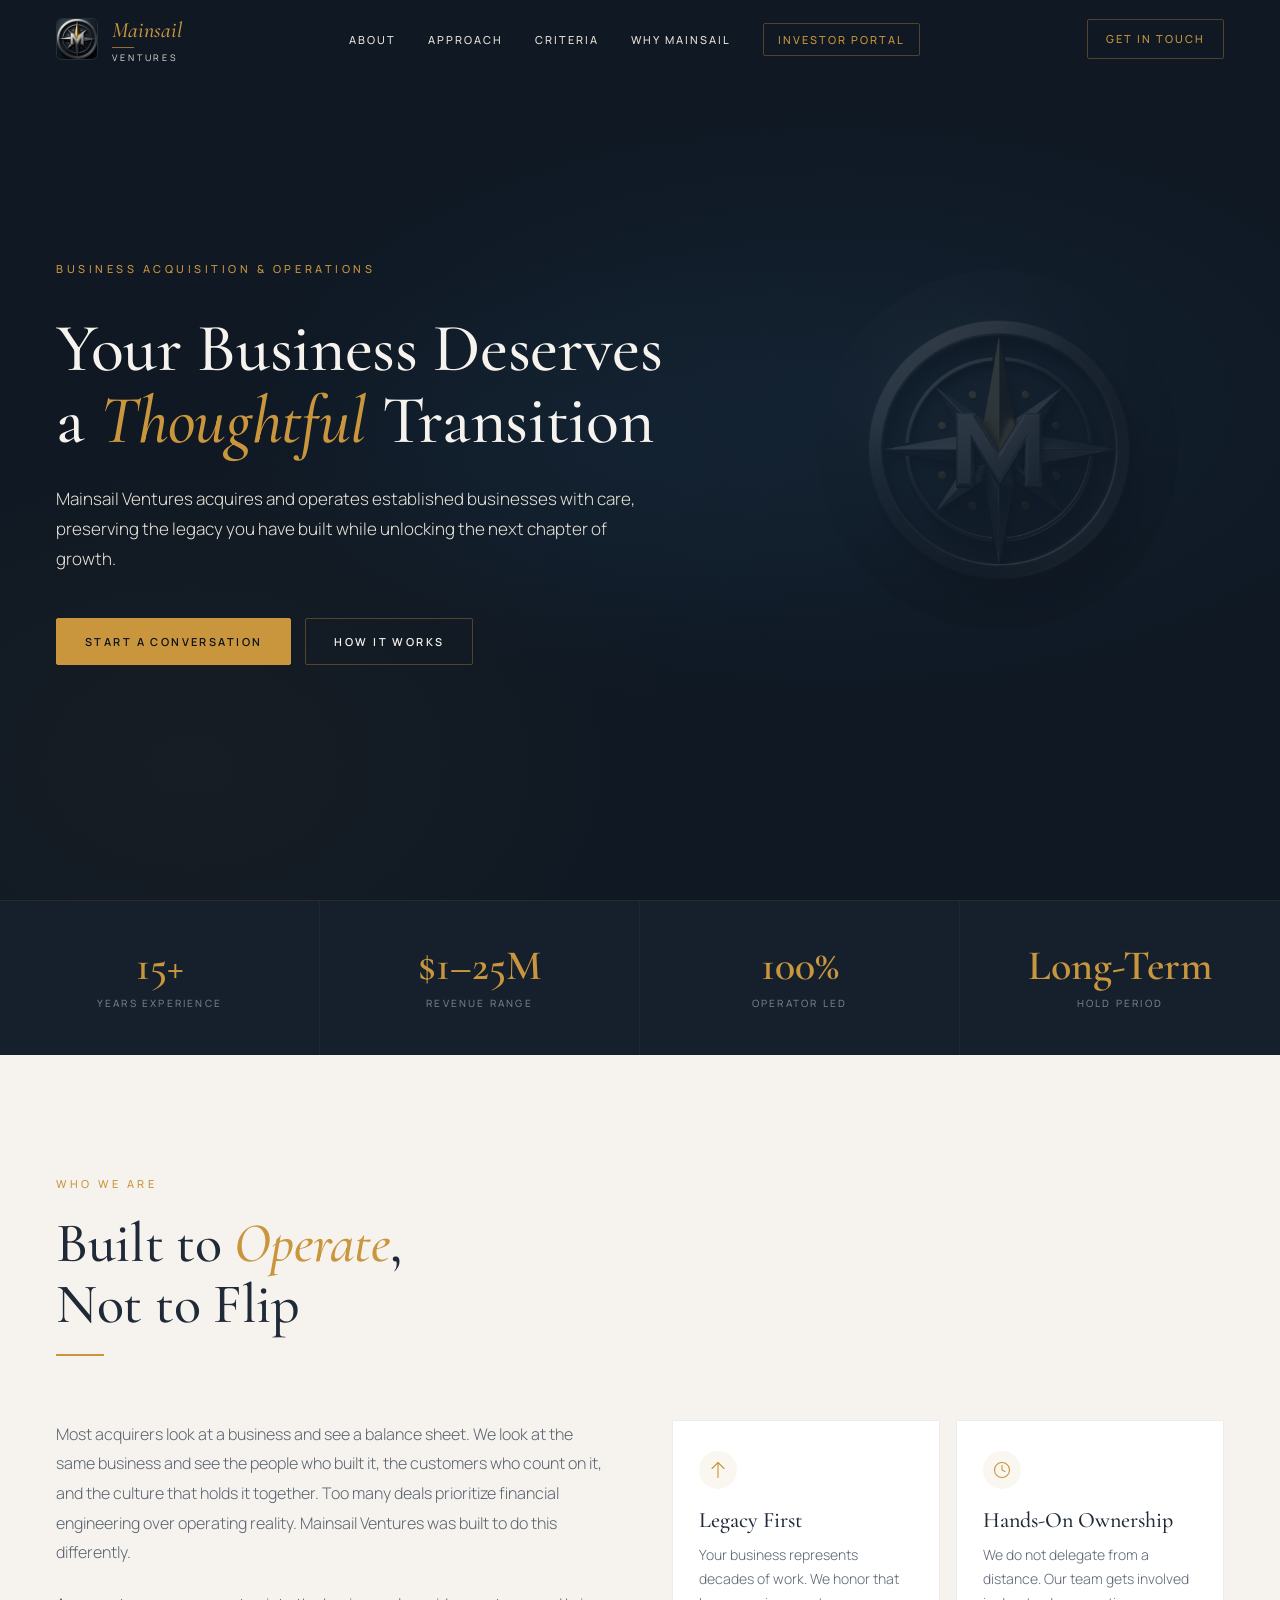
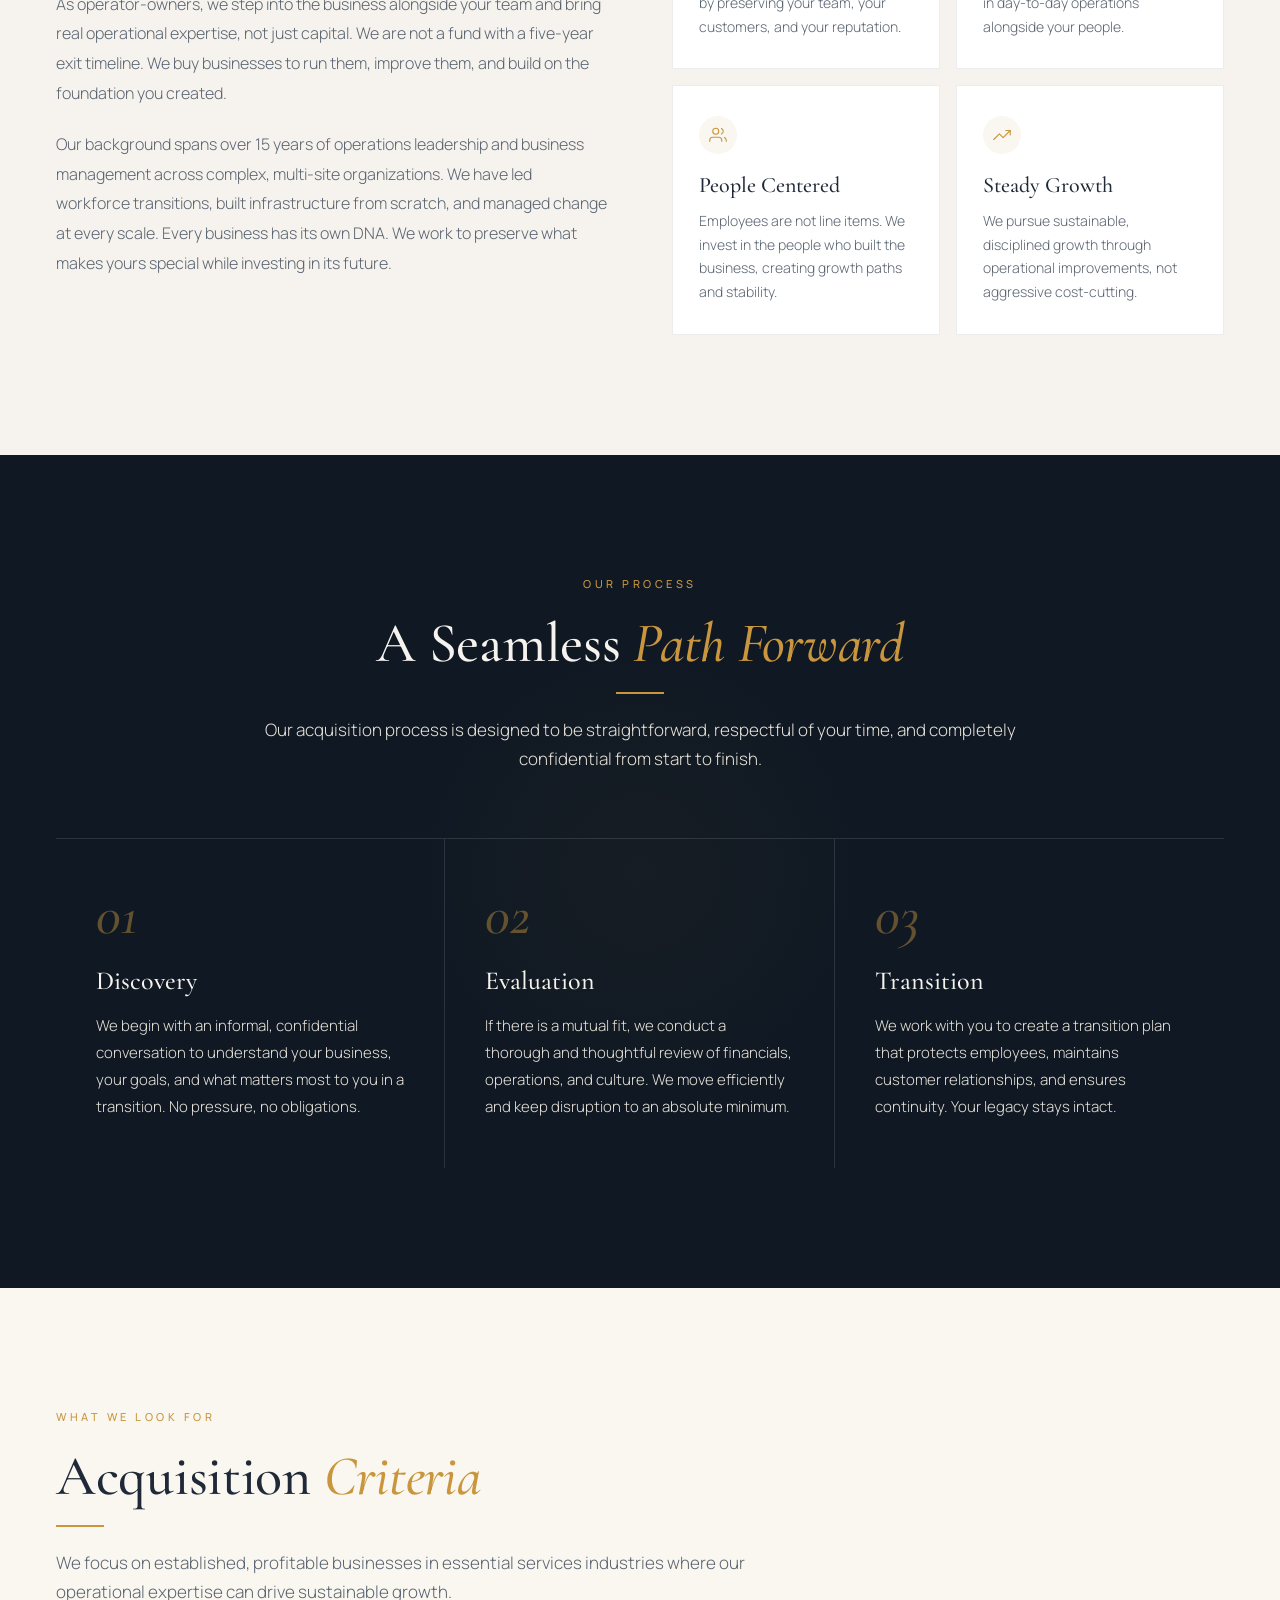
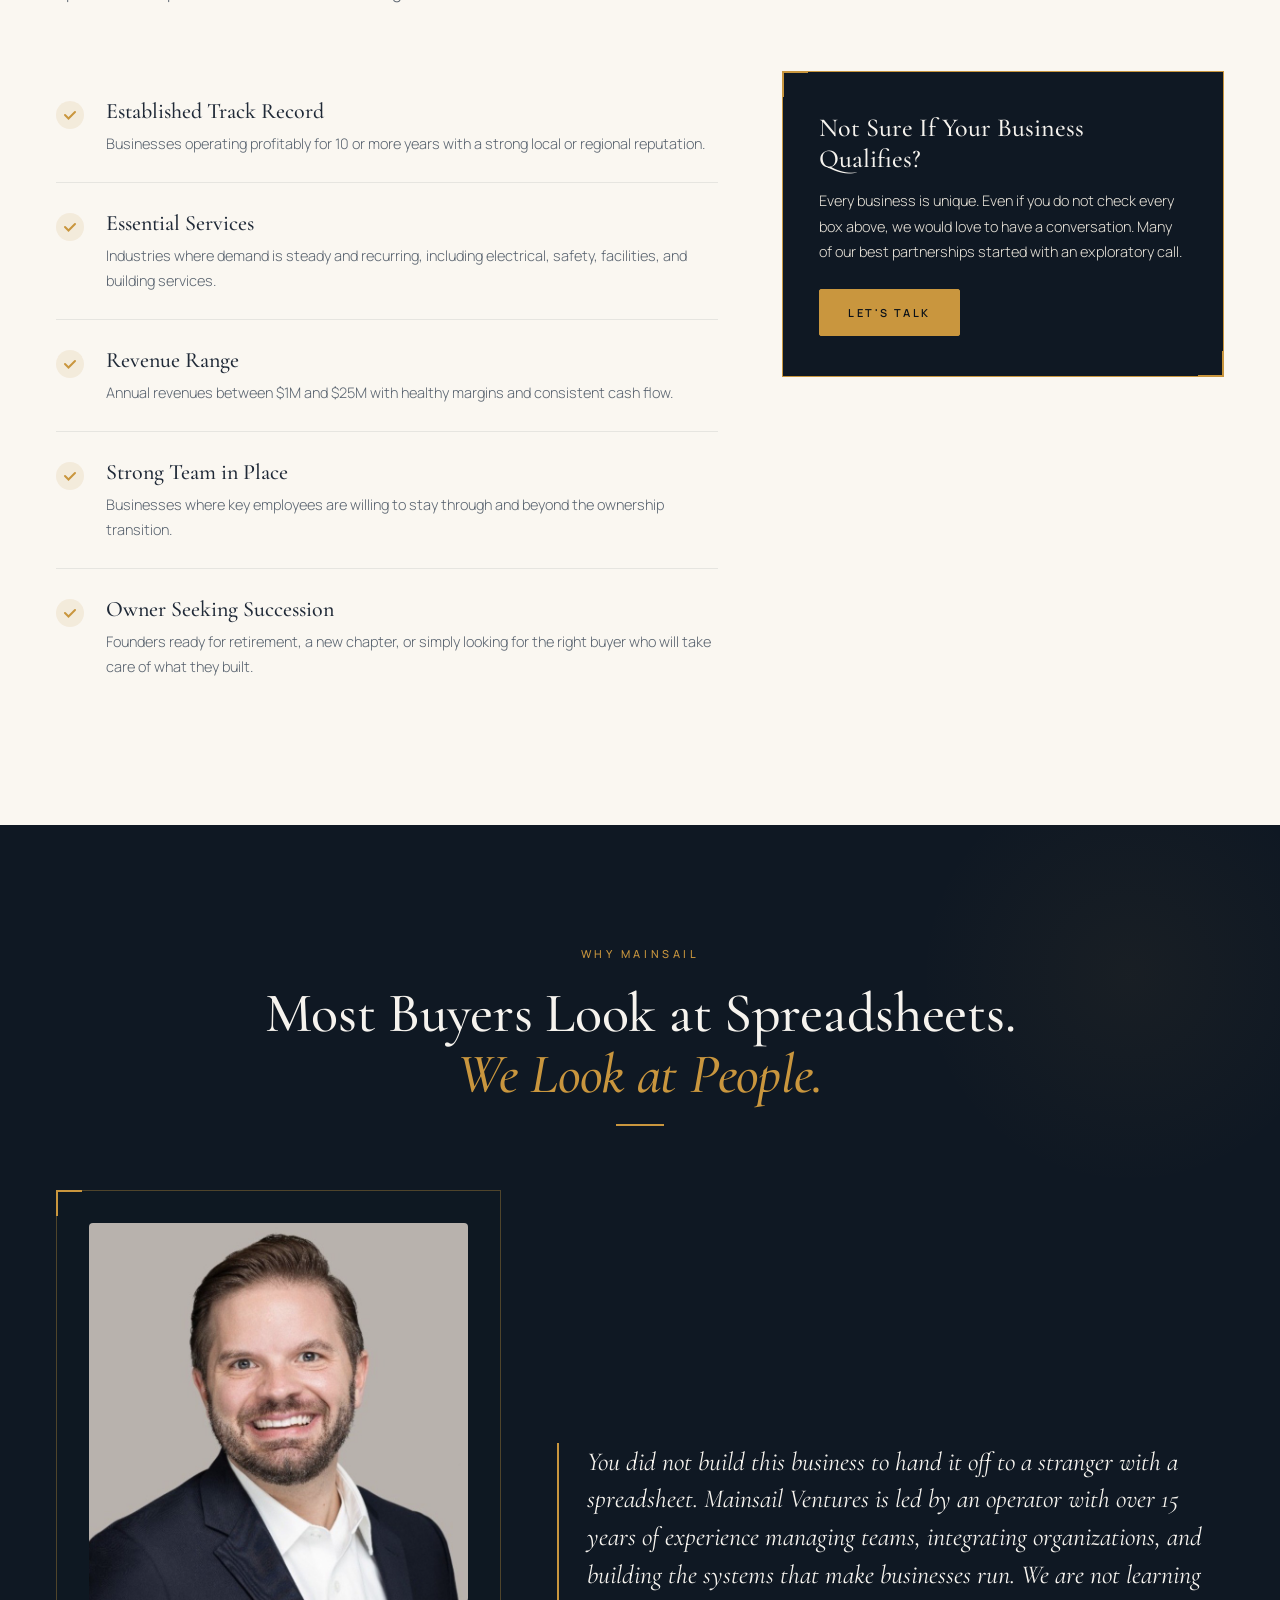
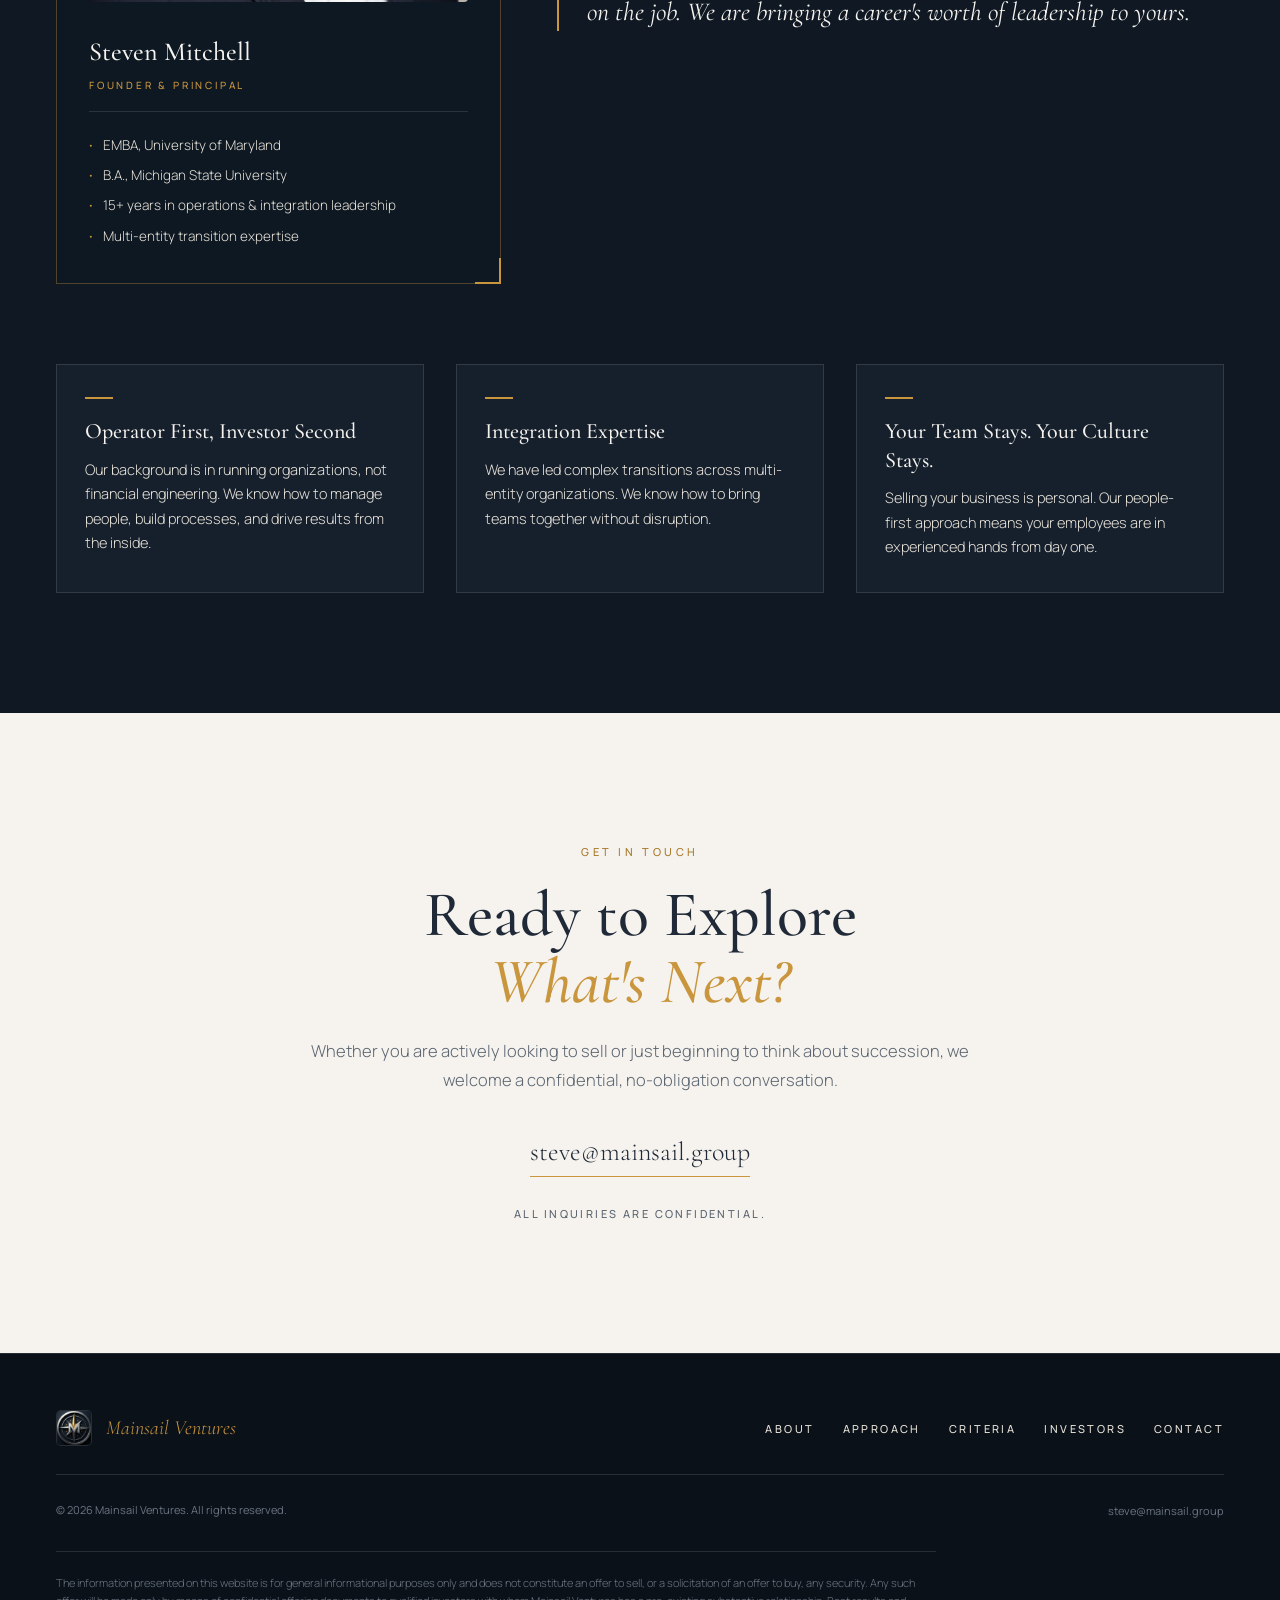
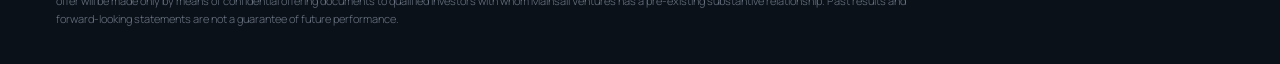
==== commit 5b72b3e4: "Add files via upload" ====
--- a/index.html
+++ b/index.html
@@ -138,6 +138,20 @@
   }
   .nav-links a:hover { color: var(--gold); }
 
+  /* Highlighted portal link */
+  .nav-links a.portal {
+    color: var(--gold);
+    border: 1px solid var(--rule);
+    padding: 8px 14px;
+    border-radius: 2px;
+    transition: all 0.25s ease;
+  }
+  .nav-links a.portal:hover {
+    background: rgba(201, 150, 62, 0.12);
+    border-color: var(--gold);
+    color: var(--gold);
+  }
+
   .nav-cta {
     font-family: 'Manrope', sans-serif;
     color: var(--gold);
@@ -203,7 +217,7 @@
   }
   .hero-content {
     position: relative; z-index: 2;
-    max-width: 760px;
+    max-width: 1100px;
     padding: 140px 56px 120px;
   }
   .hero-label {
@@ -216,12 +230,14 @@
   }
   .hero h1 {
     font-family: 'Cormorant Garamond', serif;
-    font-size: clamp(48px, 7vw, 84px);
+    font-size: clamp(42px, 5.5vw, 68px);
     font-weight: 500;
     line-height: 1.05;
     letter-spacing: -0.005em;
     color: var(--cream);
     margin-bottom: 28px;
+    text-wrap: balance;
+    max-width: 920px;
   }
   .hero h1 em {
     font-style: italic;
@@ -876,7 +892,7 @@
     <li><a href="#approach">Approach</a></li>
     <li><a href="#criteria">Criteria</a></li>
     <li><a href="#why">Why Mainsail</a></li>
-    <li><a href="/investors.html">Investor Portal</a></li>
+    <li><a href="/investors.html" class="portal">Investor Portal</a></li>
   </ul>
   <a href="#contact" class="nav-cta">Get in Touch</a>
   <button class="mobile-menu-btn" aria-label="Menu">
@@ -917,9 +933,9 @@
   </div>
   <div class="about-grid">
     <div class="about-prose reveal reveal-delay-1">
-      <p><strong>Mainsail Ventures was founded on a simple belief:</strong> great businesses deserve great stewardship.  Too many acquisitions prioritize financial engineering over the people, customers, and culture that made a business successful in the first place.</p>
-      <p>We take a different approach.  As operator-owners, we step into the business alongside your team, bringing strategic leadership, operational expertise, and a genuine commitment to long-term growth.  We are not a fund with a five-year exit timeline.  We buy businesses to run them, improve them, and build on the foundation you created.</p>
-      <p>Our background spans over 15 years of operations leadership and business management across complex, multi-site organizations.  We have led workforce integrations, built infrastructure from scratch, and managed transitions at every scale.  We understand that every business has its own DNA, and we work to preserve what makes yours special while investing in its future.</p>
+      <p>Most acquirers look at a business and see a balance sheet.  We look at the same business and see the people who built it, the customers who count on it, and the culture that holds it together.  Too many deals prioritize financial engineering over operating reality.  Mainsail Ventures was built to do this differently.</p>
+      <p>As operator-owners, we step into the business alongside your team and bring real operational expertise, not just capital.  We are not a fund with a five-year exit timeline.  We buy businesses to run them, improve them, and build on the foundation you created.</p>
+      <p>Our background spans over 15 years of operations leadership and business management across complex, multi-site organizations.  We have led workforce transitions, built infrastructure from scratch, and managed change at every scale.  Every business has its own DNA.  We work to preserve what makes yours special while investing in its future.</p>
     </div>
     <div class="values-grid">
       <div class="value-card reveal reveal-delay-1">
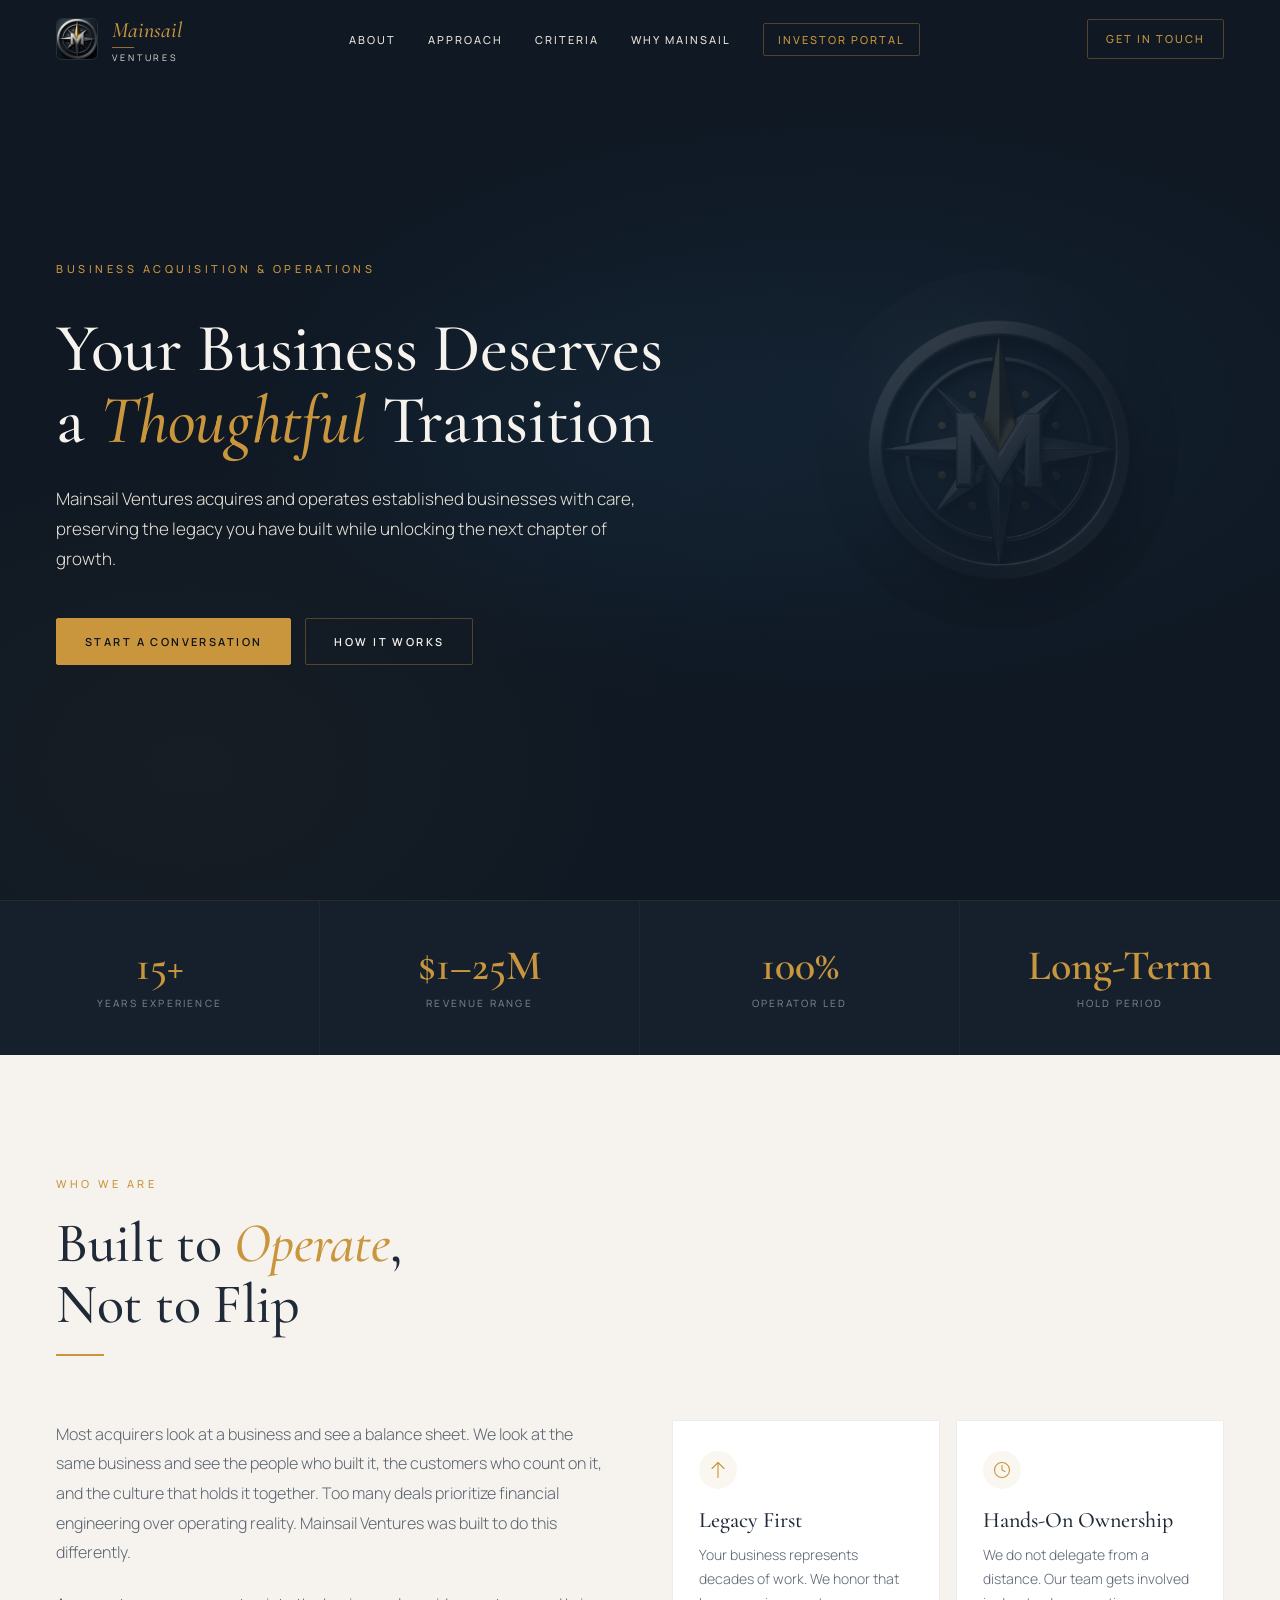
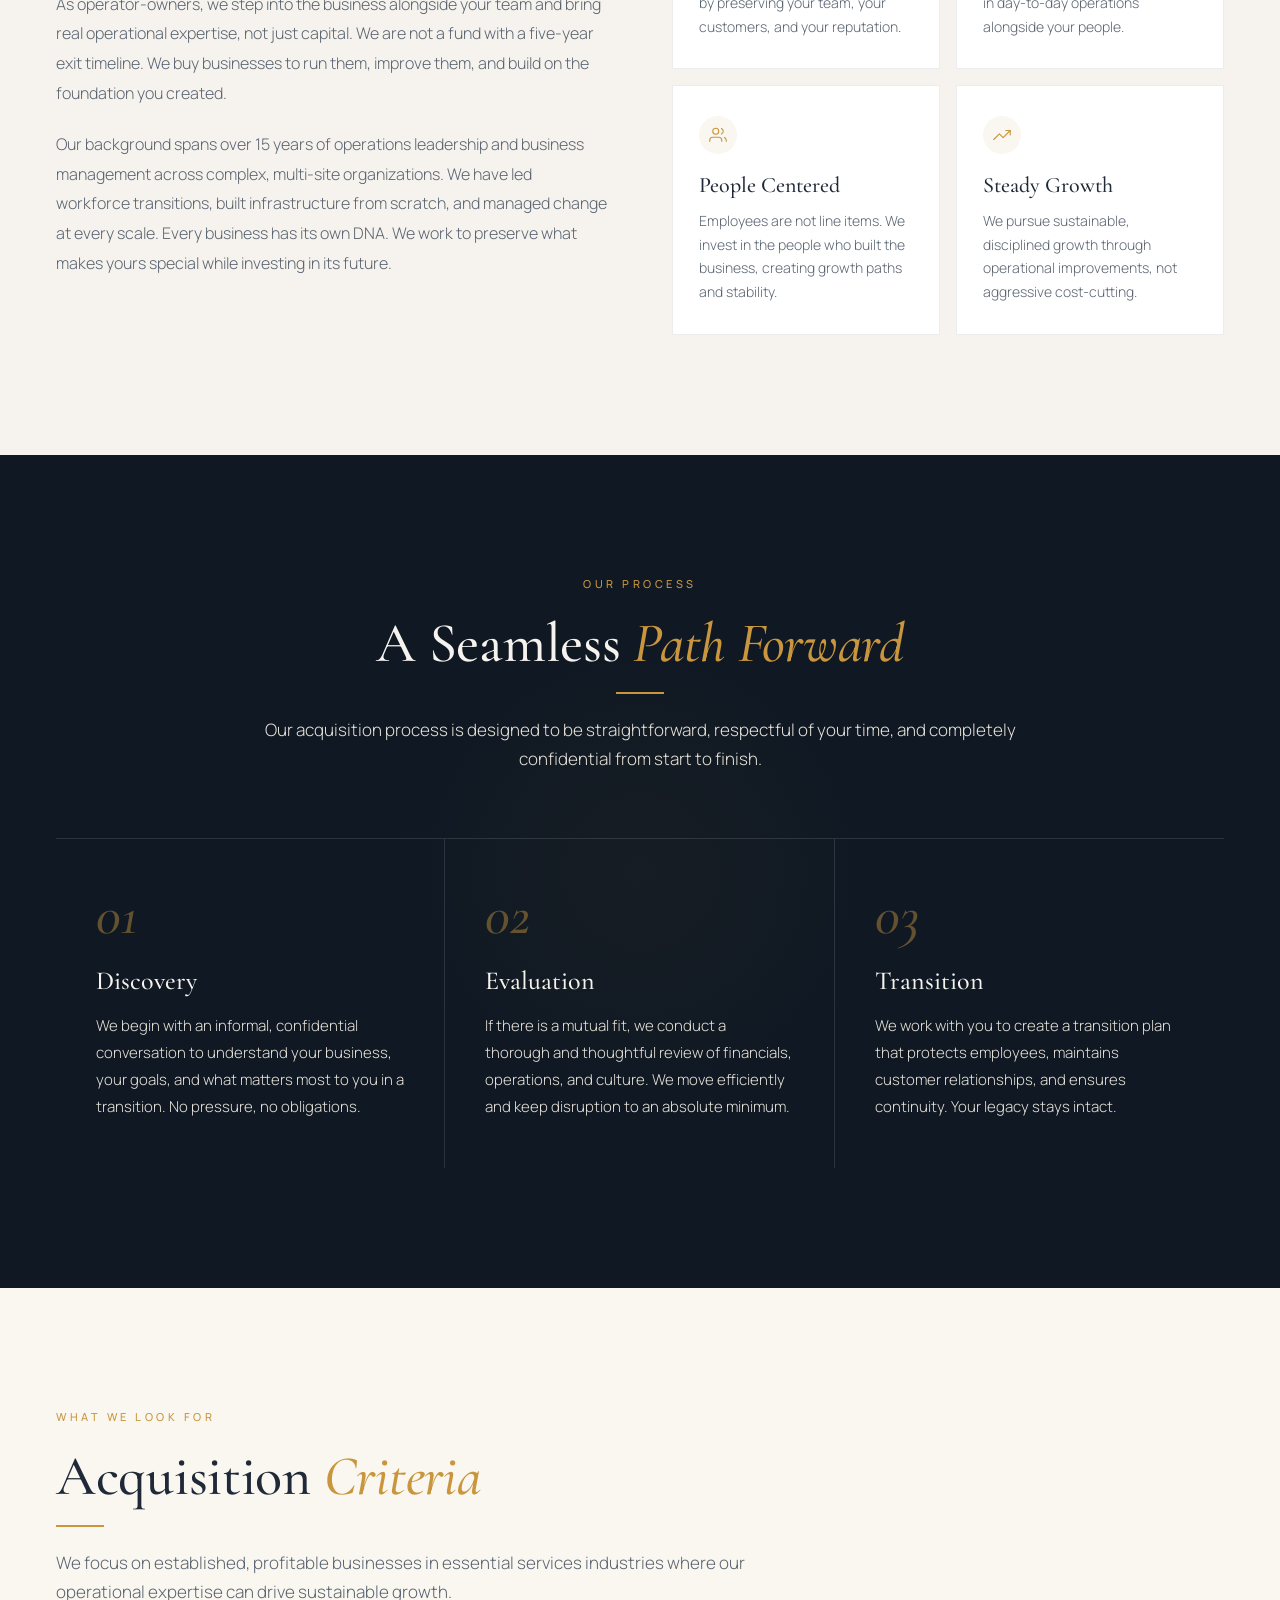
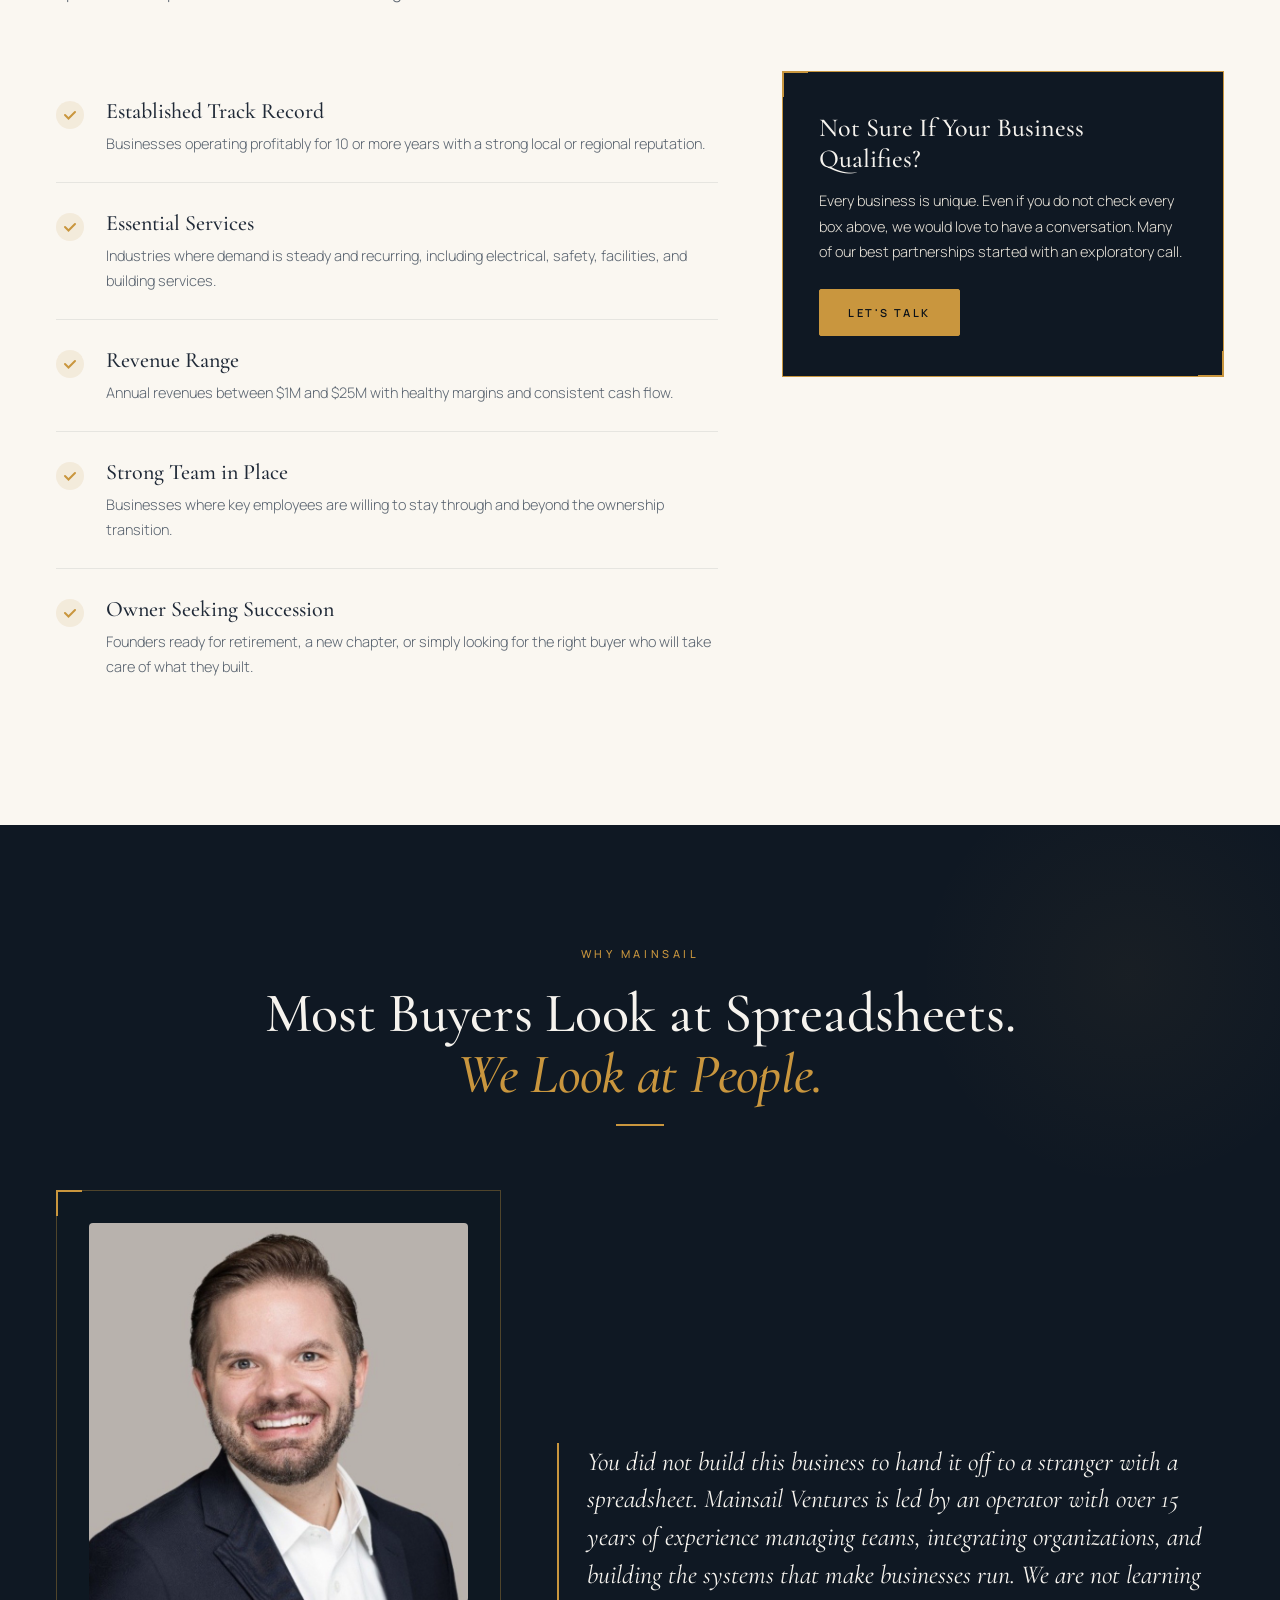
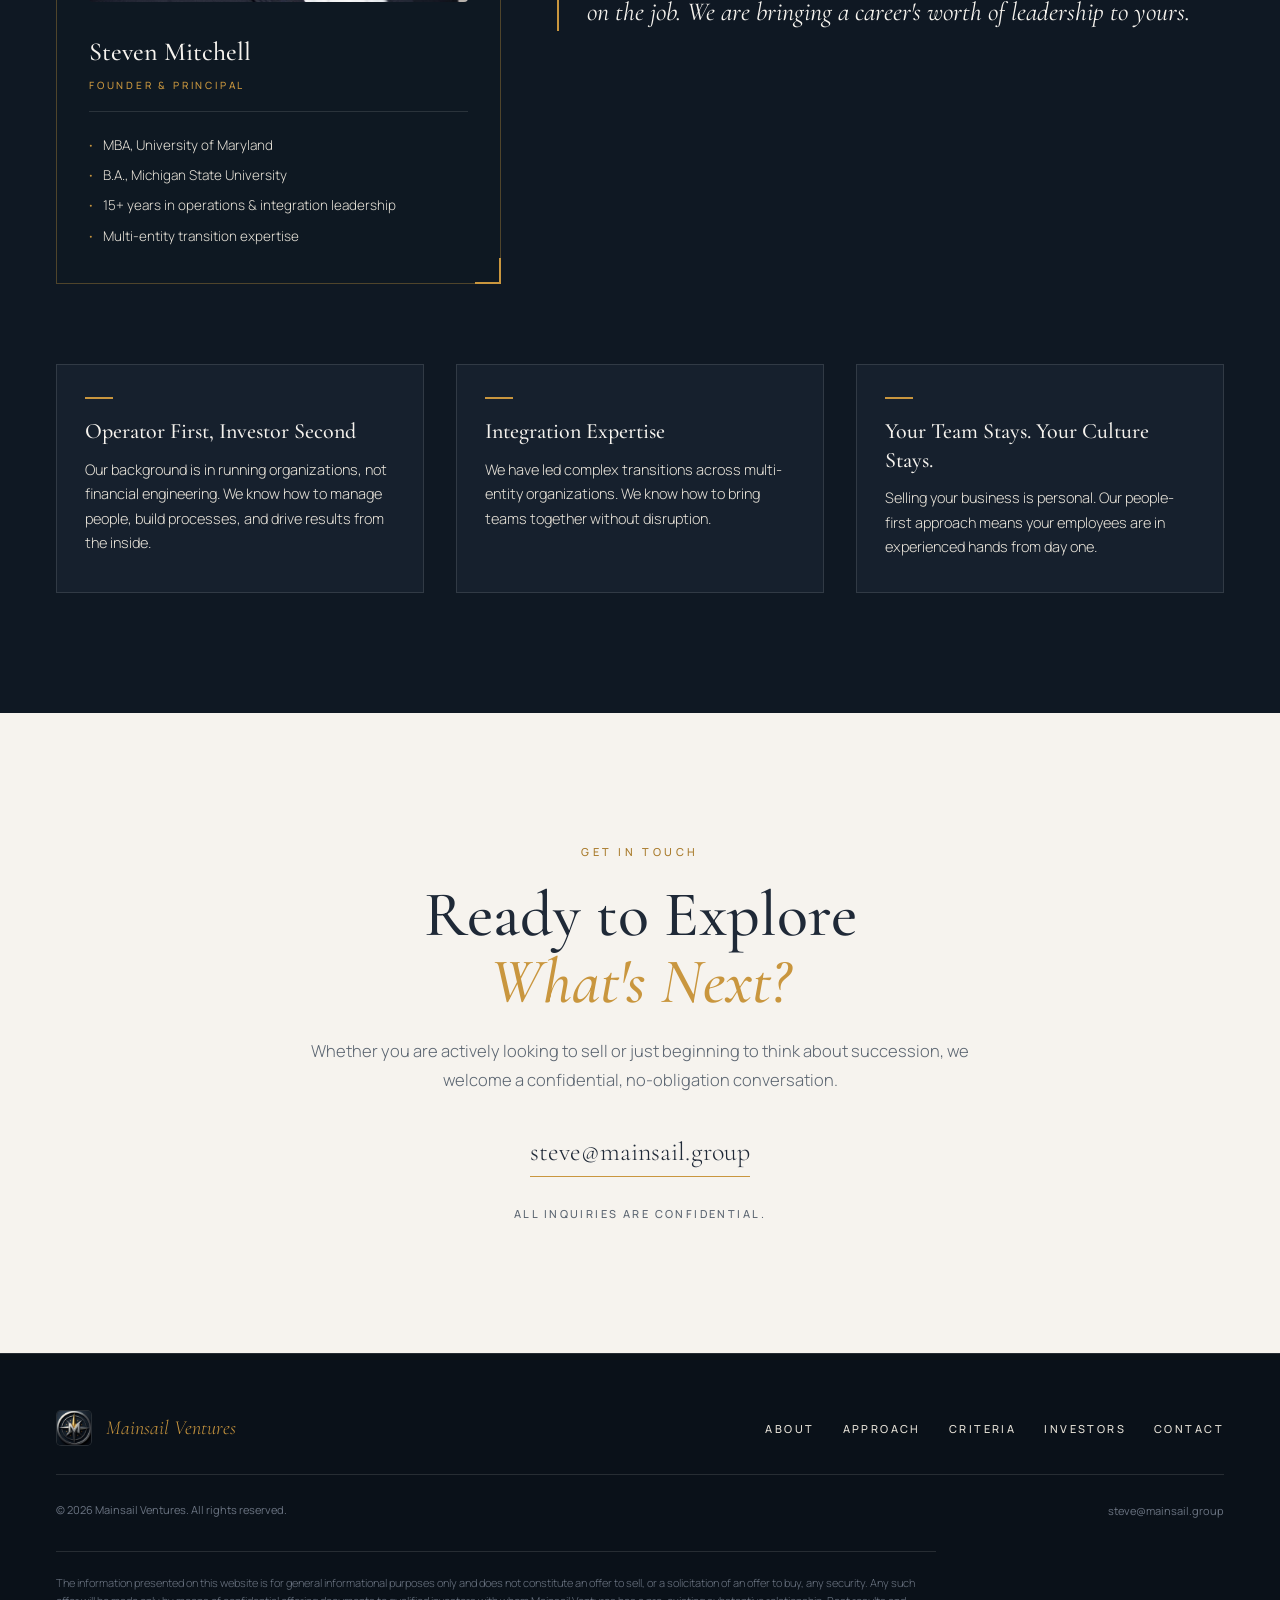
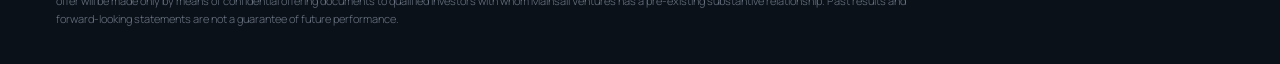
==== commit cc8ab58a: "Update index.html" ====
--- a/index.html
+++ b/index.html
@@ -1041,7 +1041,7 @@
       <div class="founder-name">Steven Mitchell</div>
       <div class="founder-title">Founder &amp; Principal</div>
       <ul class="founder-credentials">
-        <li>EMBA, University of Maryland</li>
+        <li>MBA, University of Maryland</li>
         <li>B.A., Michigan State University</li>
         <li>15+ years in operations &amp; integration leadership</li>
         <li>Multi-entity transition expertise</li>
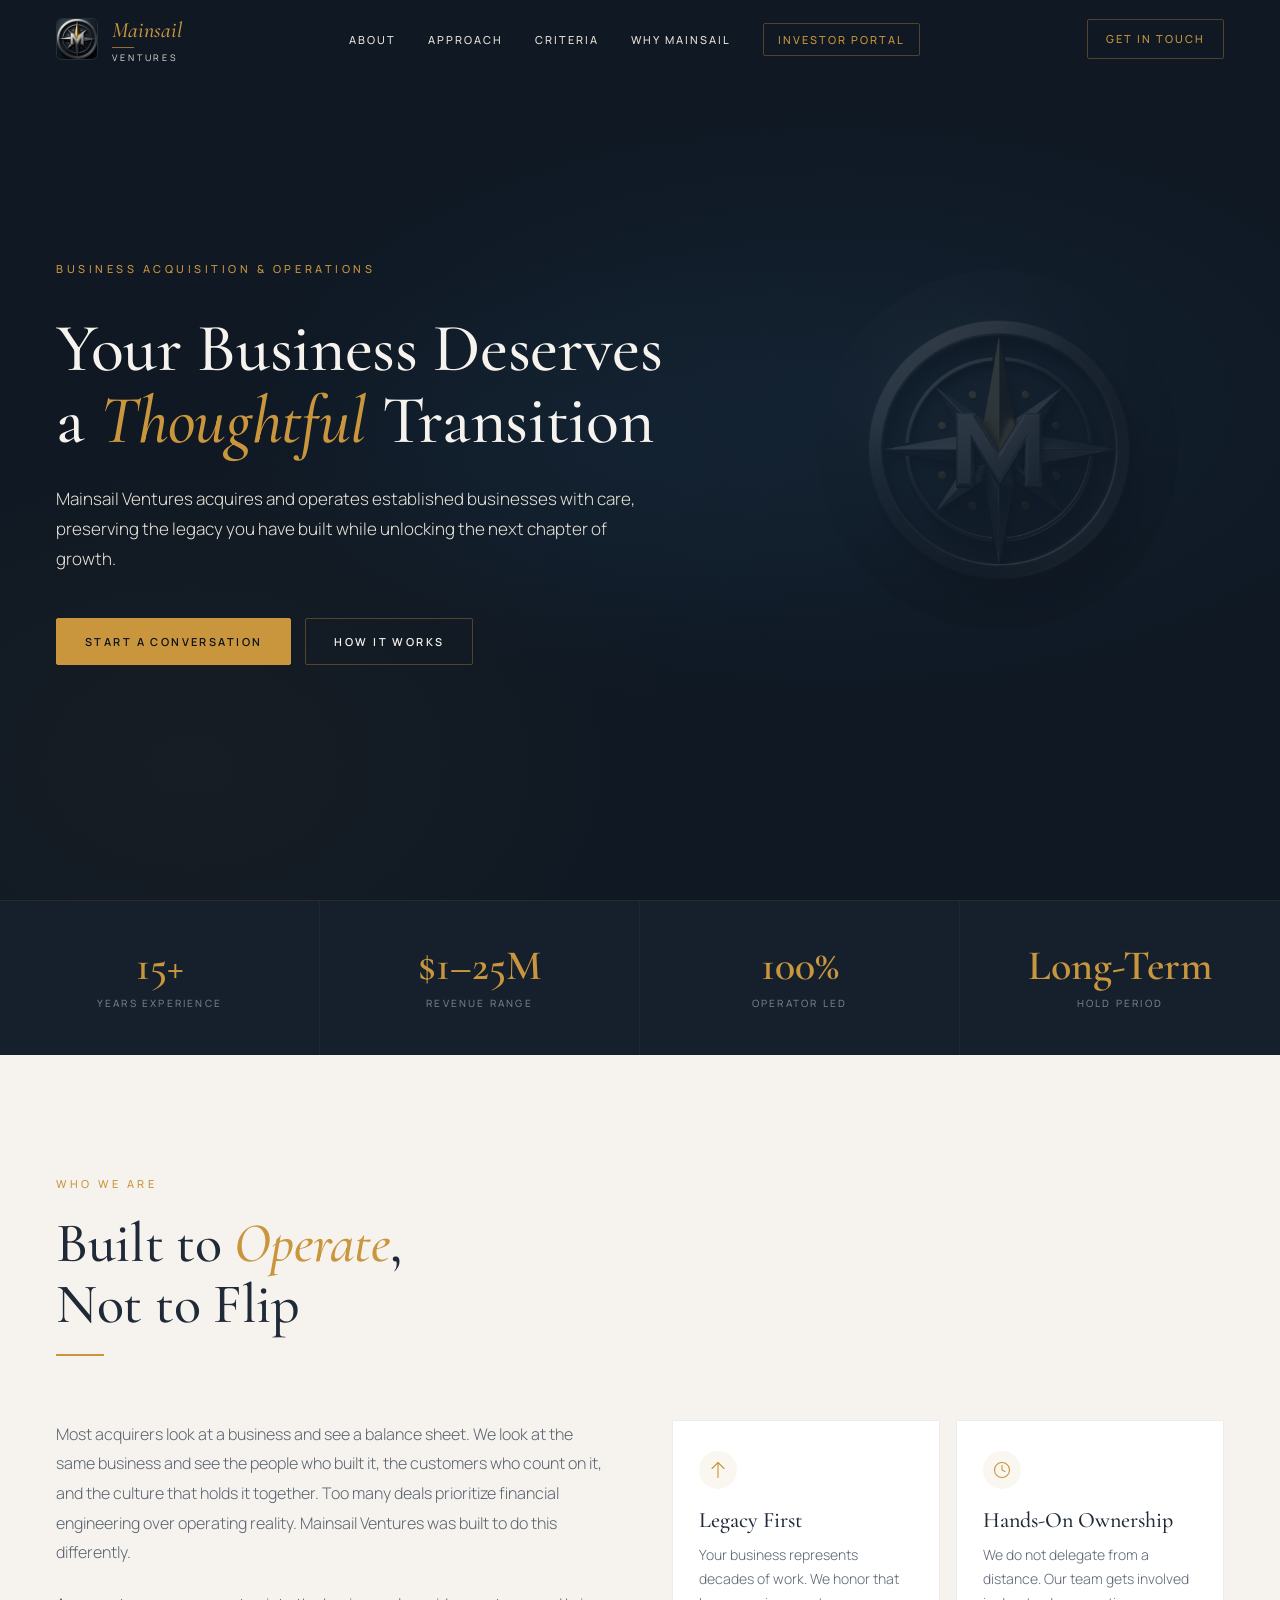
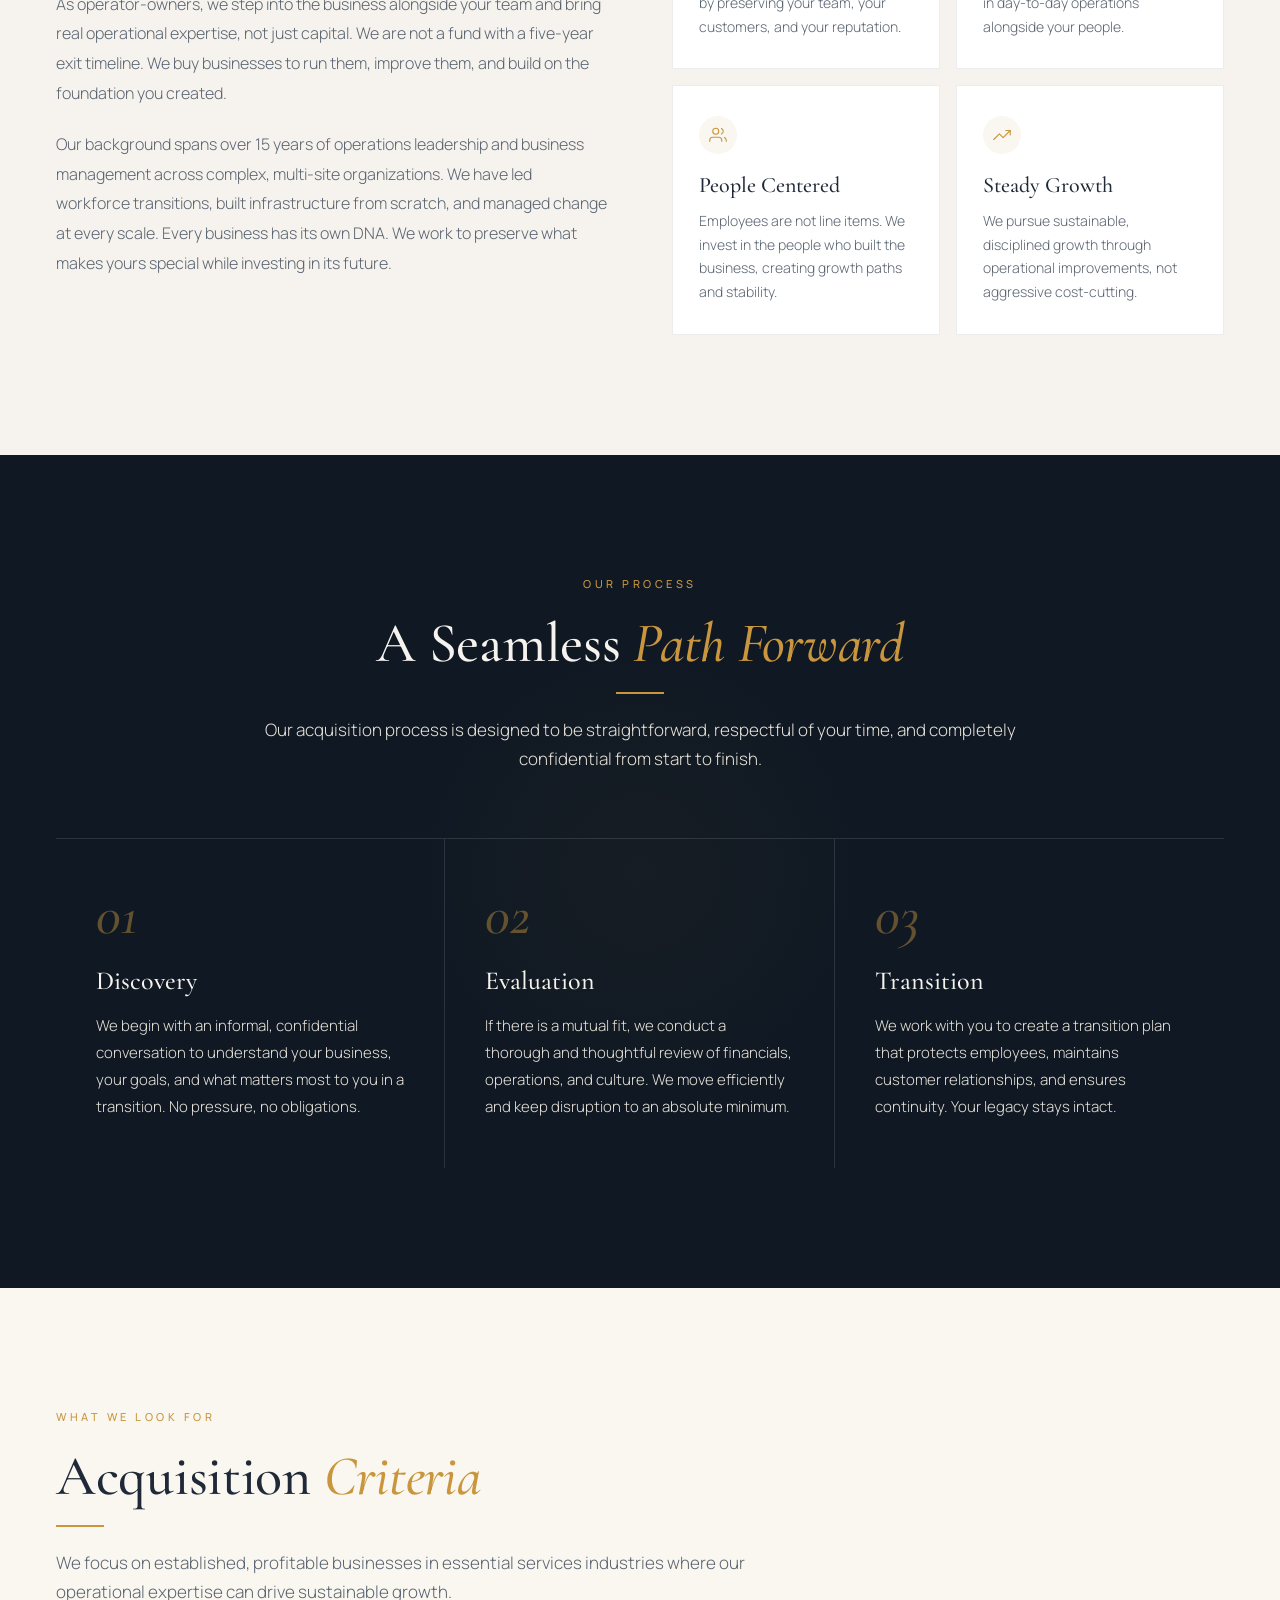
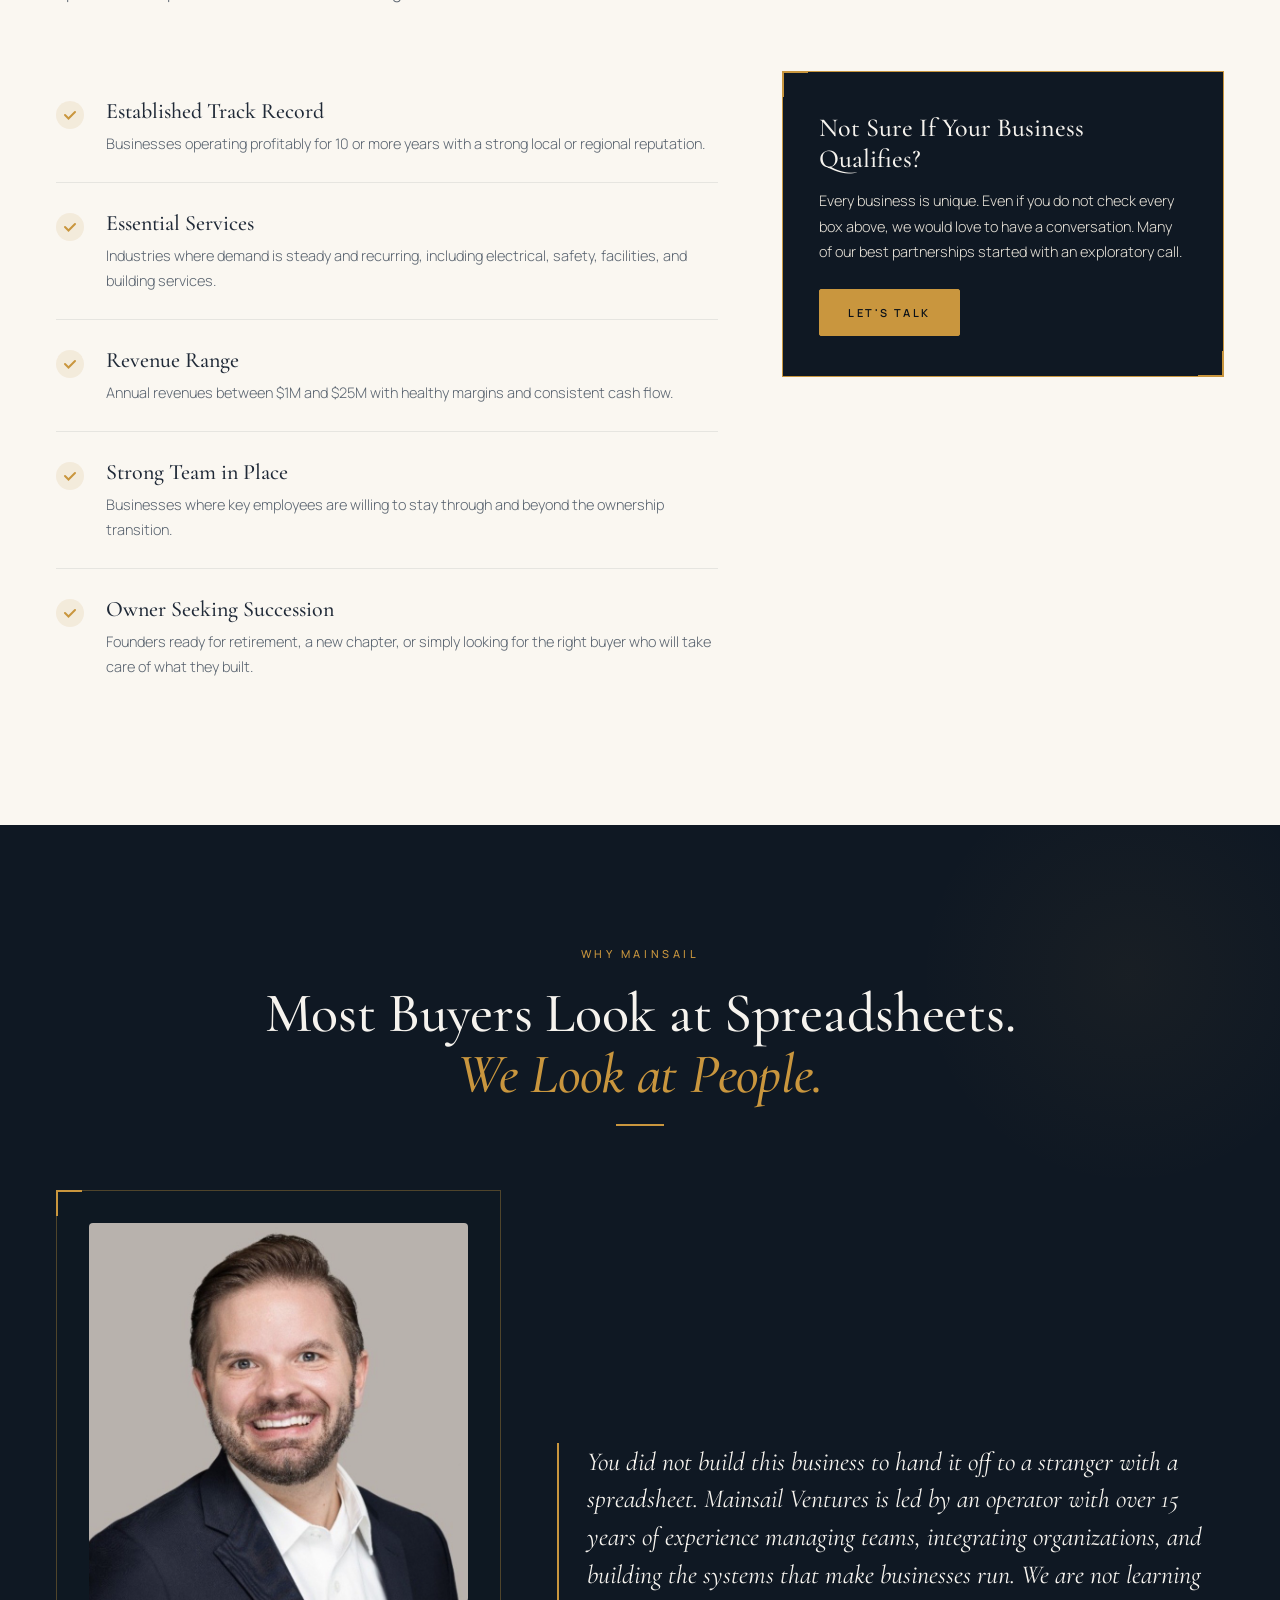
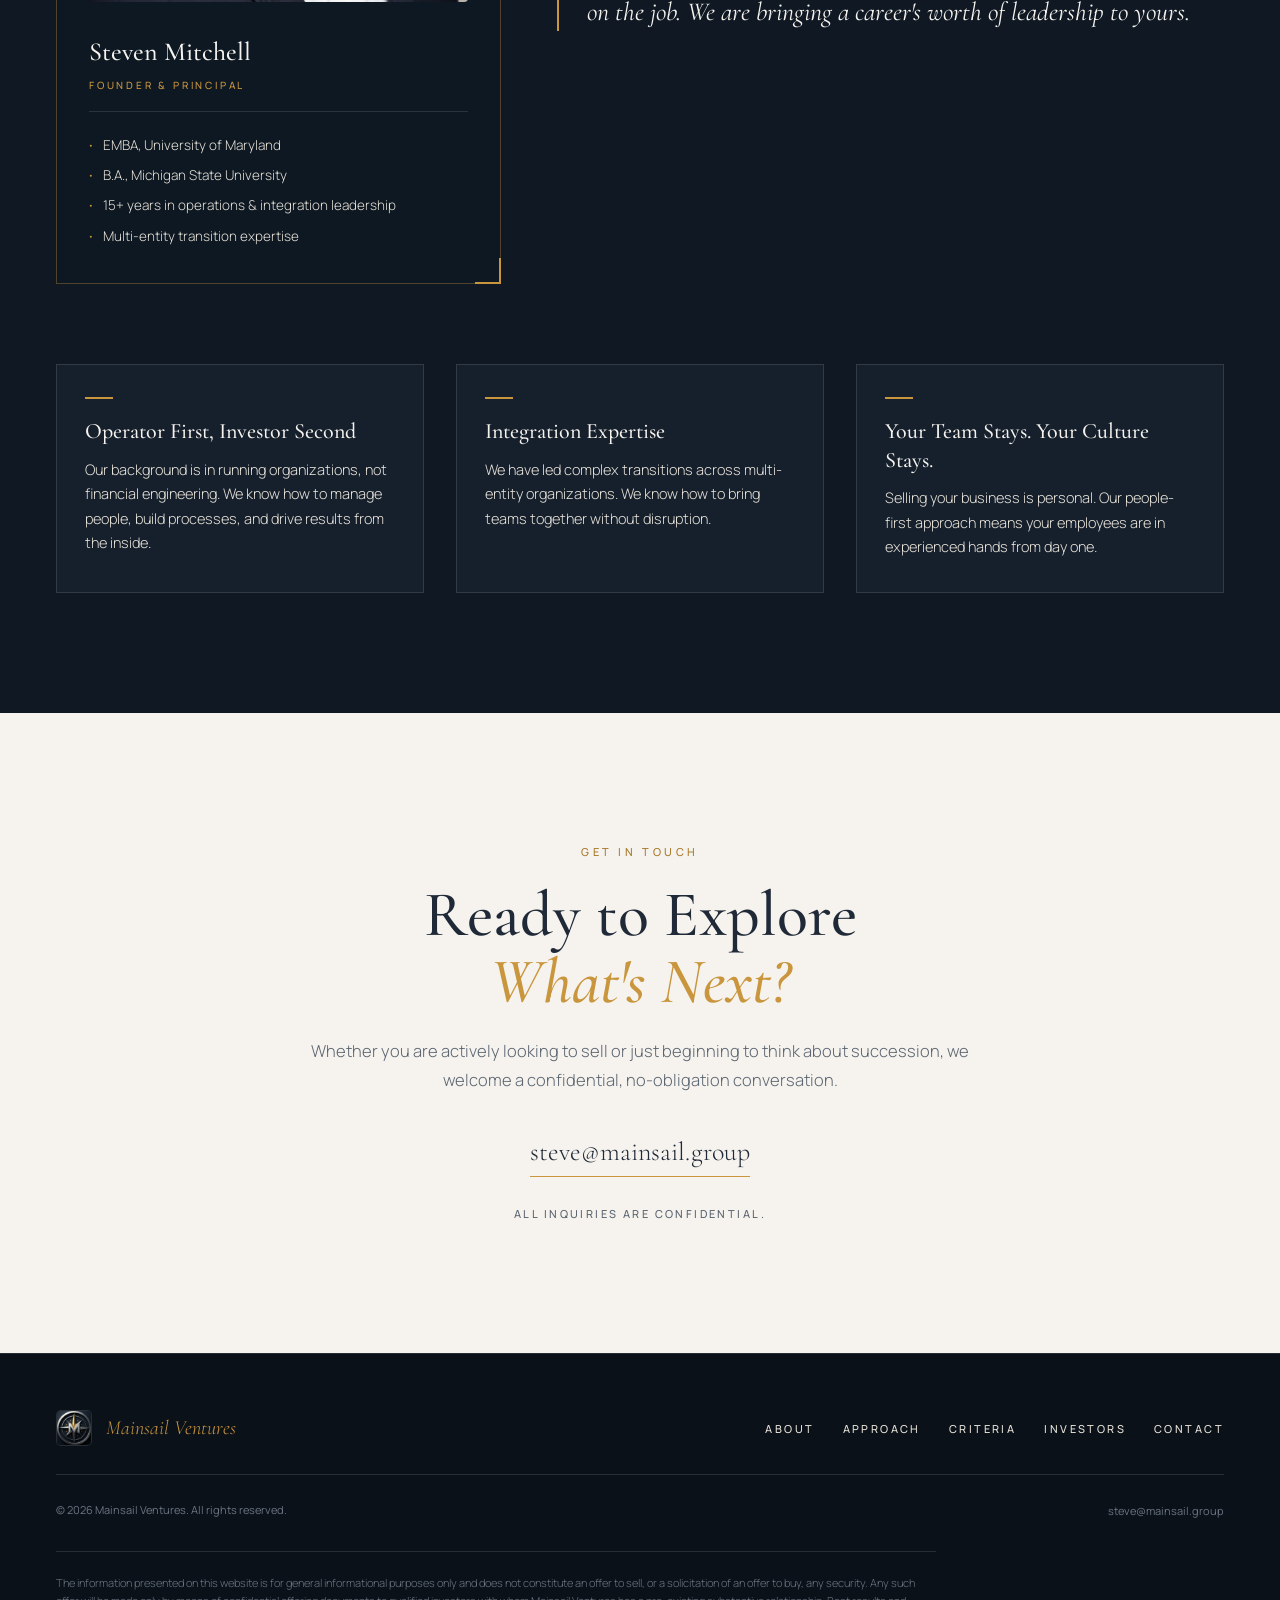
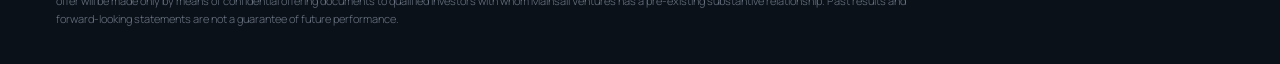
==== commit 98173874: "Add files via upload" ====
--- a/index.html
+++ b/index.html
@@ -831,9 +831,76 @@
   .reveal-delay-3 { transition-delay: 0.24s; }
   .reveal-delay-4 { transition-delay: 0.32s; }
 
+  /* ===================== MOBILE DRAWER ===================== */
+  .mobile-overlay {
+    position: fixed; inset: 0;
+    background: rgba(10, 17, 25, 0.65);
+    backdrop-filter: blur(4px);
+    opacity: 0; pointer-events: none;
+    transition: opacity 0.3s ease;
+    z-index: 98;
+  }
+  .mobile-overlay.open { opacity: 1; pointer-events: auto; }
+
+  .mobile-drawer {
+    position: fixed;
+    top: 0; right: 0;
+    width: 88%; max-width: 360px;
+    height: 100vh; height: 100dvh;
+    background: var(--navy-deep);
+    border-left: 1px solid var(--rule-soft);
+    transform: translateX(100%);
+    transition: transform 0.35s cubic-bezier(0.4, 0, 0.2, 1);
+    z-index: 99;
+    padding: 96px 28px 32px;
+    display: flex; flex-direction: column;
+    overflow-y: auto;
+  }
+  .mobile-drawer.open { transform: translateX(0); }
+  .mobile-drawer a {
+    font-family: 'Manrope', sans-serif;
+    color: var(--cream);
+    text-decoration: none;
+    font-size: 13px; font-weight: 500;
+    letter-spacing: 0.2em; text-transform: uppercase;
+    padding: 18px 0;
+    border-bottom: 1px solid var(--rule-soft);
+    transition: color 0.2s ease;
+  }
+  .mobile-drawer a:hover, .mobile-drawer a:focus { color: var(--gold); }
+  .mobile-drawer a.portal {
+    color: var(--gold);
+    border: 1px solid var(--rule);
+    border-radius: 2px;
+    padding: 14px 16px;
+    margin-top: 20px;
+    text-align: center;
+  }
+  .mobile-drawer a.cta {
+    background: var(--gold);
+    color: var(--navy-deep);
+    border: 1px solid var(--gold);
+    border-radius: 2px;
+    padding: 14px 16px;
+    margin-top: 12px;
+    text-align: center;
+  }
+  .mobile-drawer a.cta:hover { color: var(--navy-deep); opacity: 0.9; }
+
+  .mobile-menu-btn { z-index: 101; position: relative; }
+  .mobile-menu-btn.active span:nth-child(1) { transform: translateY(6px) rotate(45deg); background: var(--gold); }
+  .mobile-menu-btn.active span:nth-child(2) { opacity: 0; }
+  .mobile-menu-btn.active span:nth-child(3) { transform: translateY(-6px) rotate(-45deg); background: var(--gold); }
+
+  body.menu-open { overflow: hidden; }
+
   /* ===================== RESPONSIVE ===================== */
   @media (max-width: 1024px) {
-    nav { padding: 0 32px; }
+    nav { padding: 0 28px; }
+    .nav-links { display: none; }
+    .nav-cta { display: none; }
+    .mobile-menu-btn { display: flex; }
+
     .hero-logo { width: 280px; height: 280px; right: 4%; }
     .about-grid { grid-template-columns: 1fr; gap: 40px; }
     .criteria-layout { grid-template-columns: 1fr; gap: 40px; }
@@ -845,8 +912,6 @@
   }
   @media (max-width: 768px) {
     nav { padding: 0 20px; }
-    .nav-links { display: none; }
-    .nav-cta { padding: 8px 14px; font-size: 10px; }
 
     .hero-logo { display: none; }
     .hero-content { padding: 120px 24px 80px; }
@@ -867,9 +932,12 @@
     .footer-nav { gap: 18px; }
   }
   @media (max-width: 480px) {
+    nav { padding: 0 18px; }
+    .nav-wordmark .name { font-size: 20px; }
     .hero h1 { font-size: 36px; }
     .stats { grid-template-columns: 1fr 1fr; }
     .why-content blockquote { font-size: 20px; padding-left: 20px; }
+    .mobile-drawer { padding: 88px 22px 28px; }
   }
 </style>
 </head>
@@ -895,10 +963,21 @@
     <li><a href="/investors.html" class="portal">Investor Portal</a></li>
   </ul>
   <a href="#contact" class="nav-cta">Get in Touch</a>
-  <button class="mobile-menu-btn" aria-label="Menu">
+  <button class="mobile-menu-btn" id="menuBtn" aria-label="Open menu" aria-expanded="false" aria-controls="mobileDrawer">
     <span></span><span></span><span></span>
   </button>
 </nav>
+
+<!-- ============ MOBILE DRAWER ============ -->
+<div class="mobile-overlay" id="menuOverlay" aria-hidden="true"></div>
+<aside class="mobile-drawer" id="mobileDrawer" aria-hidden="true">
+  <a href="#about">About</a>
+  <a href="#approach">Approach</a>
+  <a href="#criteria">Criteria</a>
+  <a href="#why">Why Mainsail</a>
+  <a href="/investors.html" class="portal">Investor Portal</a>
+  <a href="#contact" class="cta">Get in Touch</a>
+</aside>
 
 <!-- ============ HERO ============ -->
 <section class="hero" id="top">
@@ -1041,7 +1120,7 @@
       <div class="founder-name">Steven Mitchell</div>
       <div class="founder-title">Founder &amp; Principal</div>
       <ul class="founder-credentials">
-        <li>MBA, University of Maryland</li>
+        <li>EMBA, University of Maryland</li>
         <li>B.A., Michigan State University</li>
         <li>15+ years in operations &amp; integration leadership</li>
         <li>Multi-entity transition expertise</li>
@@ -1146,6 +1225,33 @@
       }
     });
   });
+
+  // Mobile menu toggle
+  var menuBtn = document.getElementById('menuBtn');
+  var drawer = document.getElementById('mobileDrawer');
+  var overlay = document.getElementById('menuOverlay');
+
+  function setMenu(open) {
+    document.body.classList.toggle('menu-open', open);
+    menuBtn.classList.toggle('active', open);
+    drawer.classList.toggle('open', open);
+    overlay.classList.toggle('open', open);
+    menuBtn.setAttribute('aria-expanded', open ? 'true' : 'false');
+    menuBtn.setAttribute('aria-label', open ? 'Close menu' : 'Open menu');
+    drawer.setAttribute('aria-hidden', open ? 'false' : 'true');
+    overlay.setAttribute('aria-hidden', open ? 'false' : 'true');
+  }
+
+  menuBtn.addEventListener('click', function() {
+    setMenu(!drawer.classList.contains('open'));
+  });
+  overlay.addEventListener('click', function() { setMenu(false); });
+  drawer.querySelectorAll('a').forEach(function(a) {
+    a.addEventListener('click', function() { setMenu(false); });
+  });
+  document.addEventListener('keydown', function(e) {
+    if (e.key === 'Escape' && drawer.classList.contains('open')) setMenu(false);
+  });
 </script>
 
 </body>
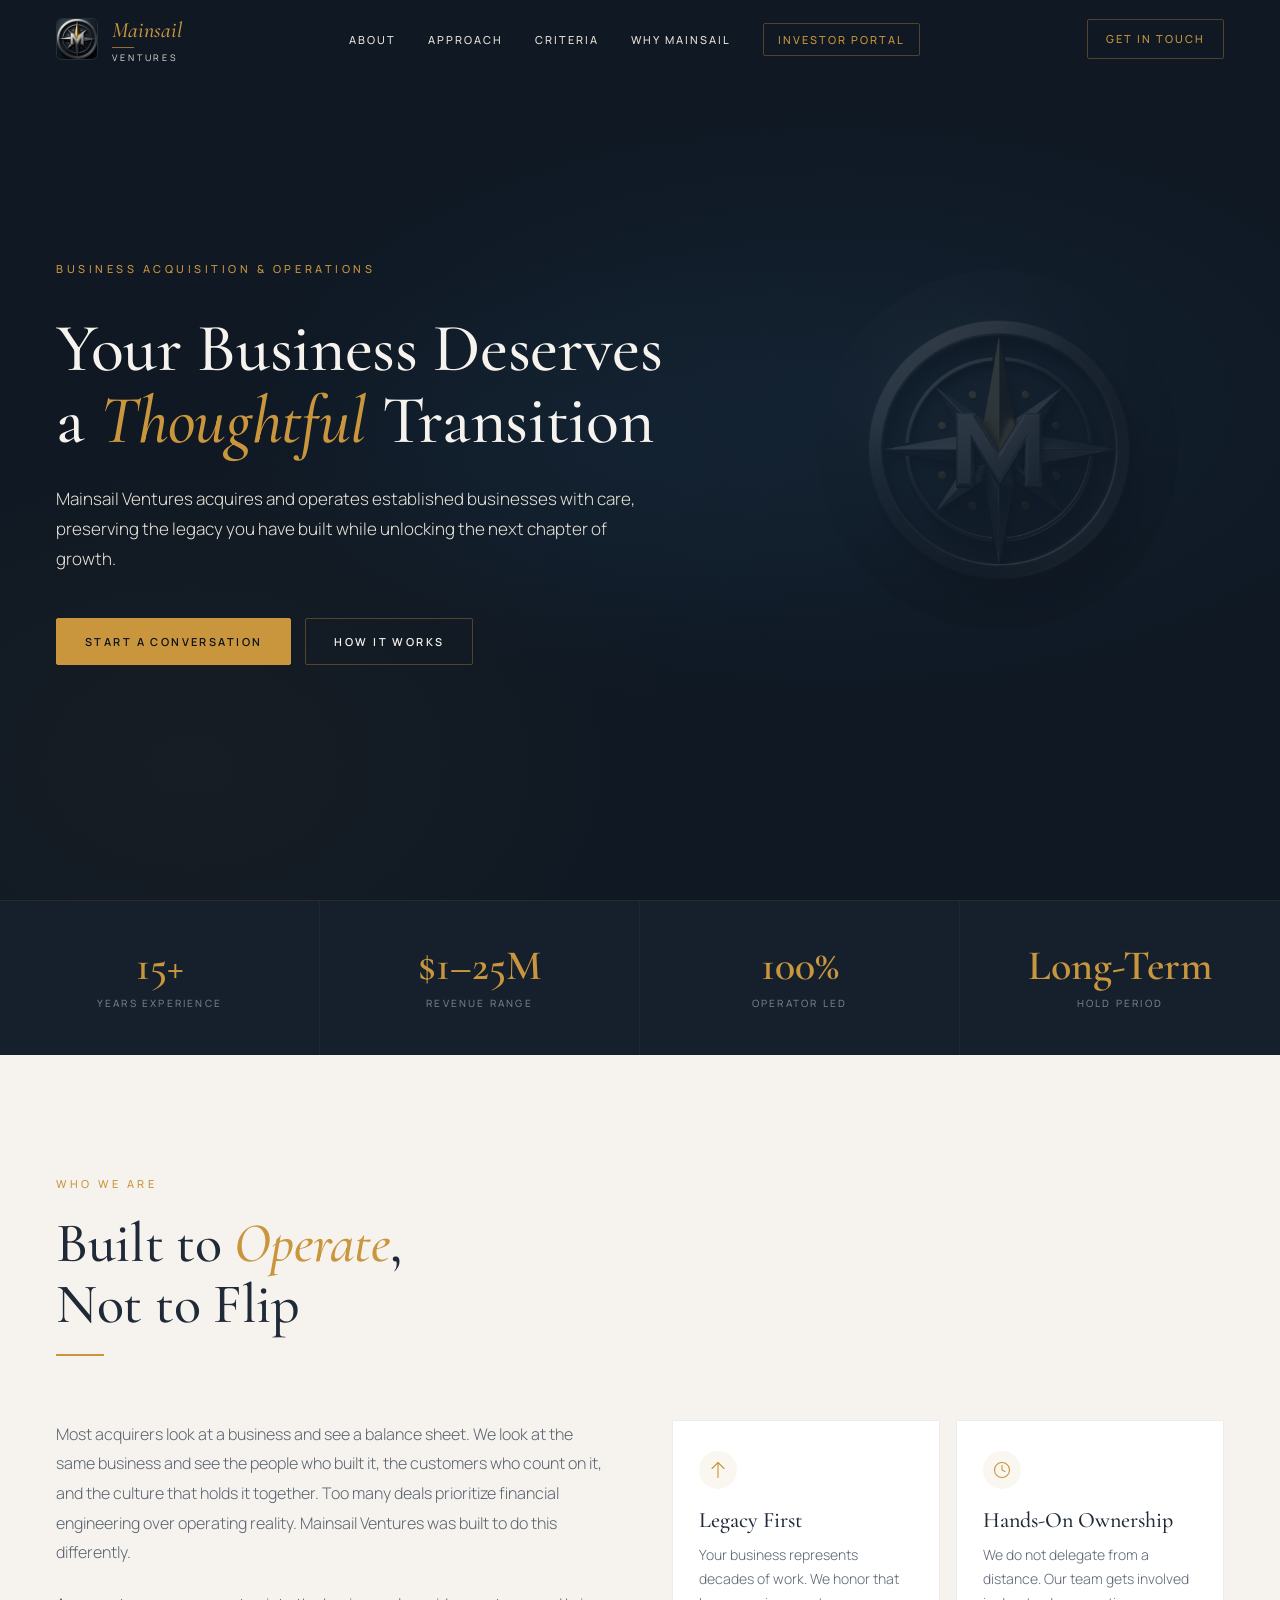
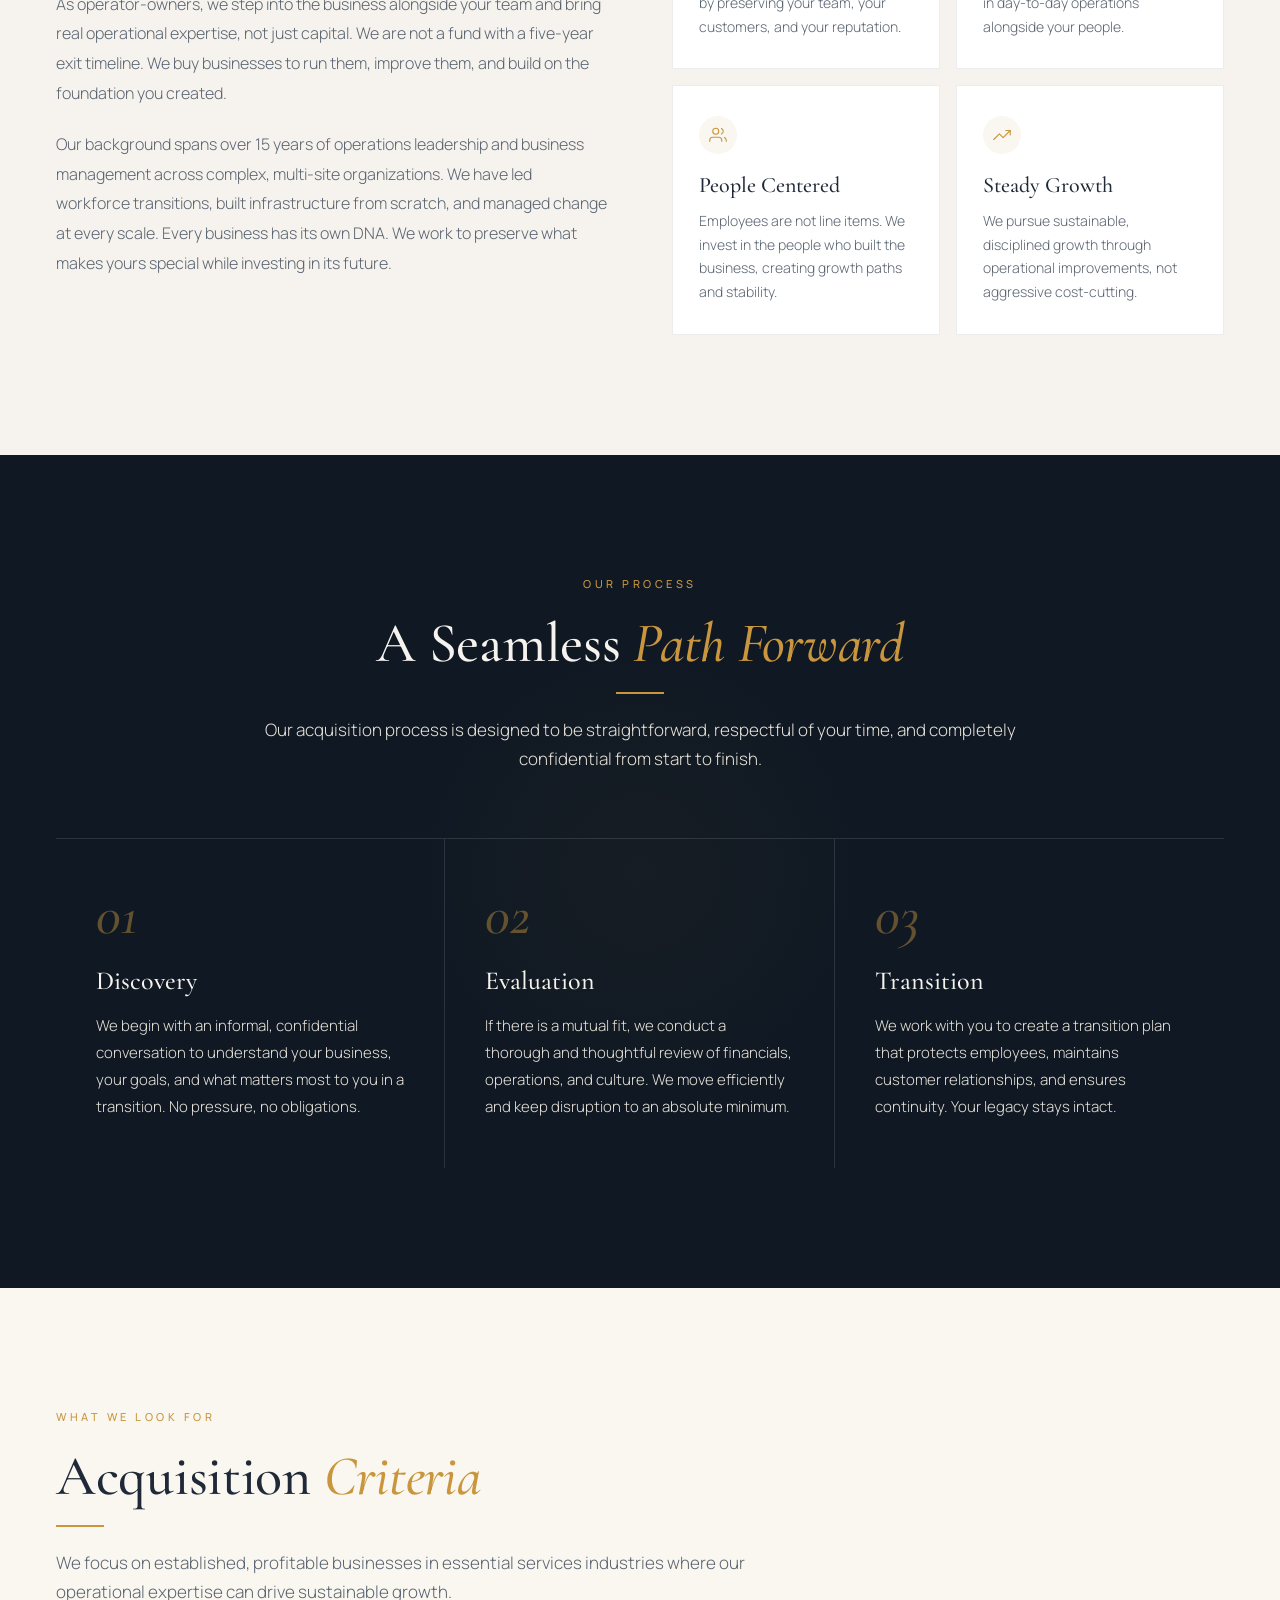
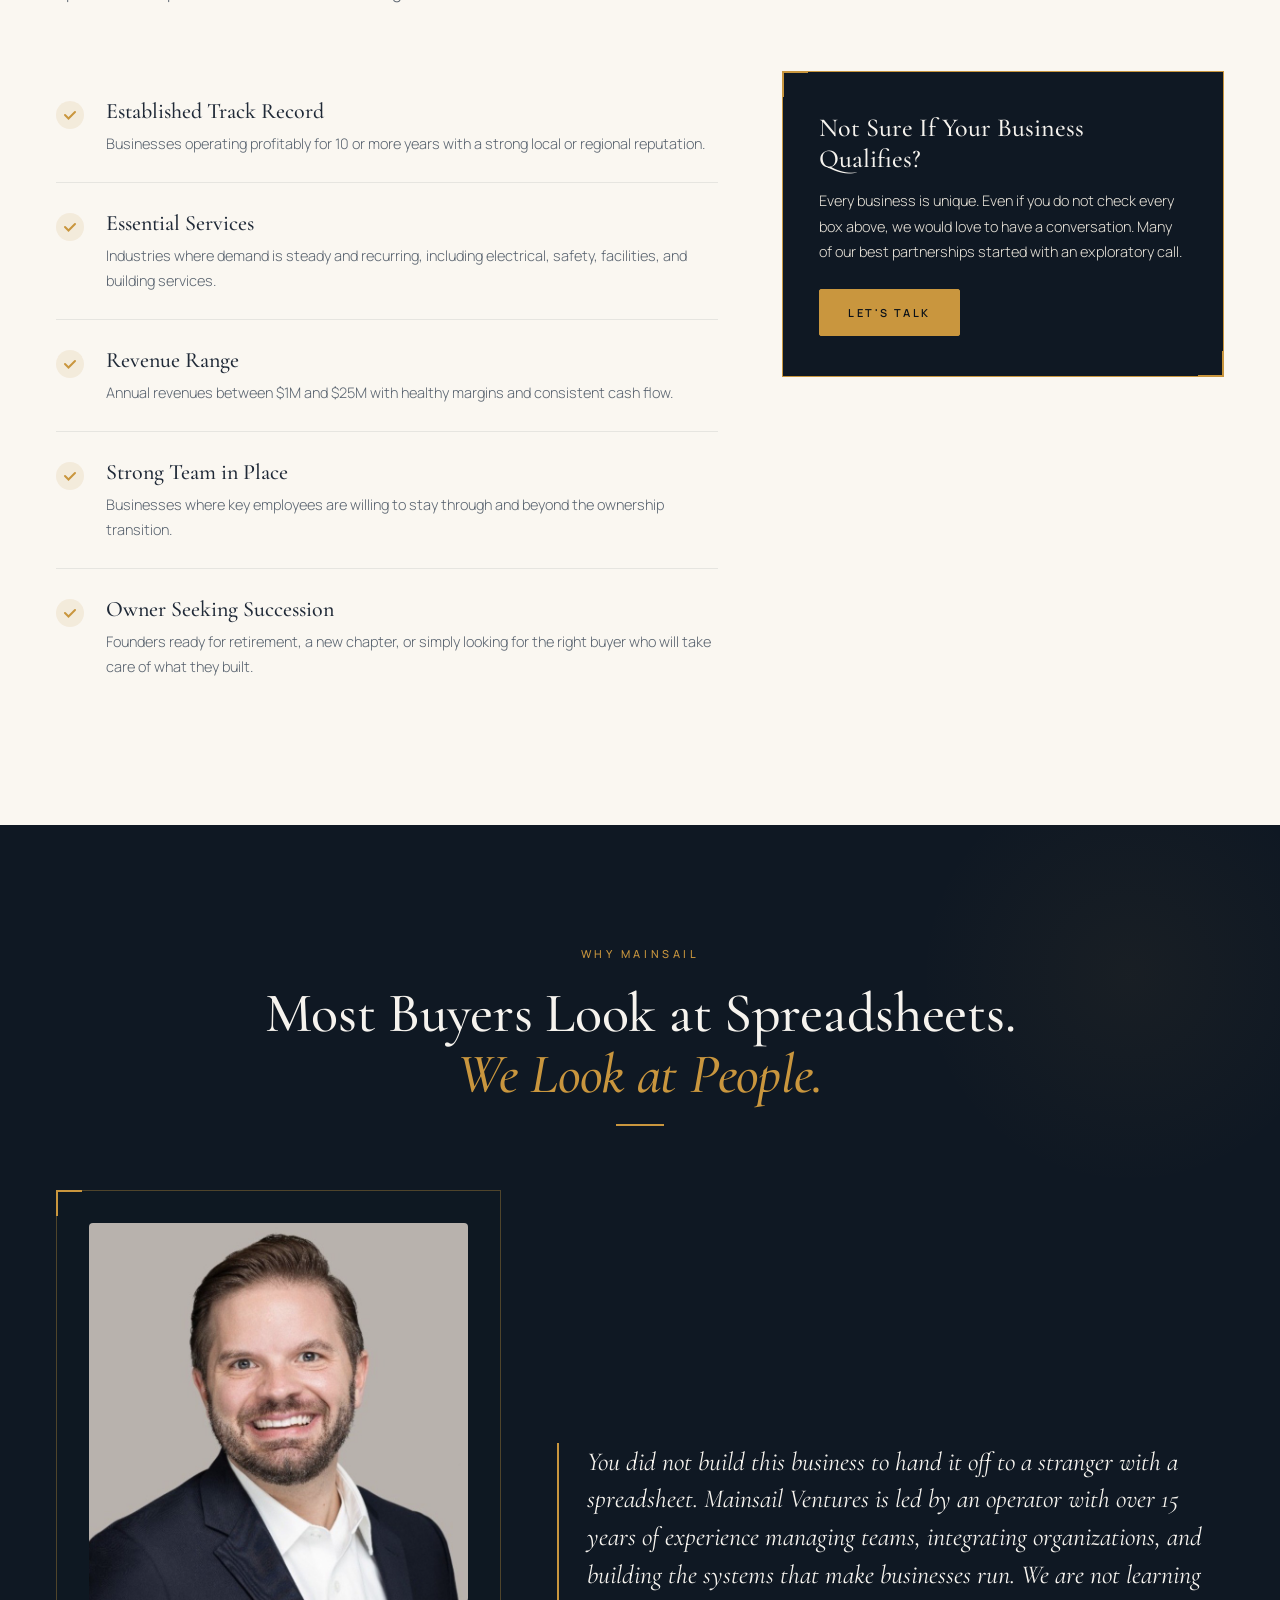
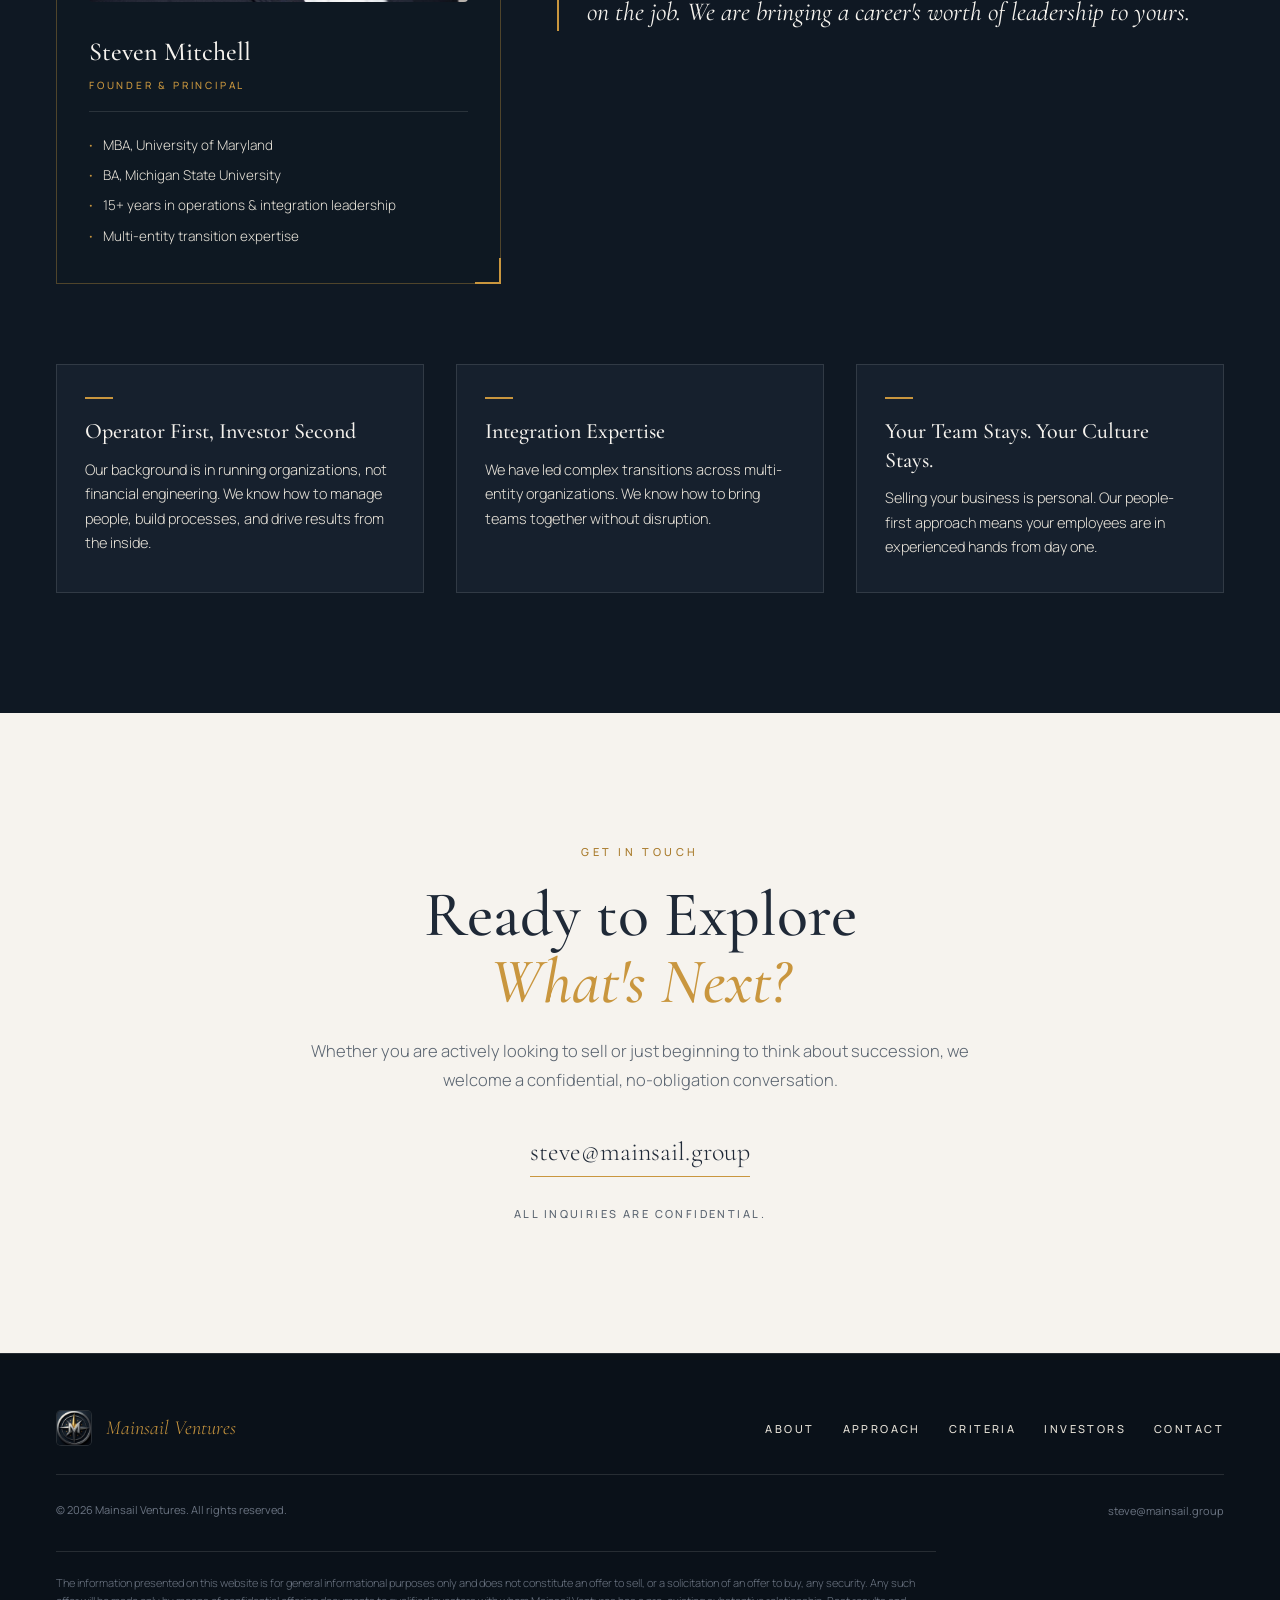
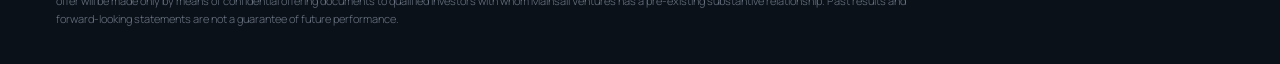
==== commit 8ddf6617: "Update founder credentials in index.html" ====
--- a/index.html
+++ b/index.html
@@ -1120,8 +1120,8 @@
       <div class="founder-name">Steven Mitchell</div>
       <div class="founder-title">Founder &amp; Principal</div>
       <ul class="founder-credentials">
-        <li>EMBA, University of Maryland</li>
-        <li>B.A., Michigan State University</li>
+        <li>MBA, University of Maryland</li>
+        <li>BA, Michigan State University</li>
         <li>15+ years in operations &amp; integration leadership</li>
         <li>Multi-entity transition expertise</li>
       </ul>
